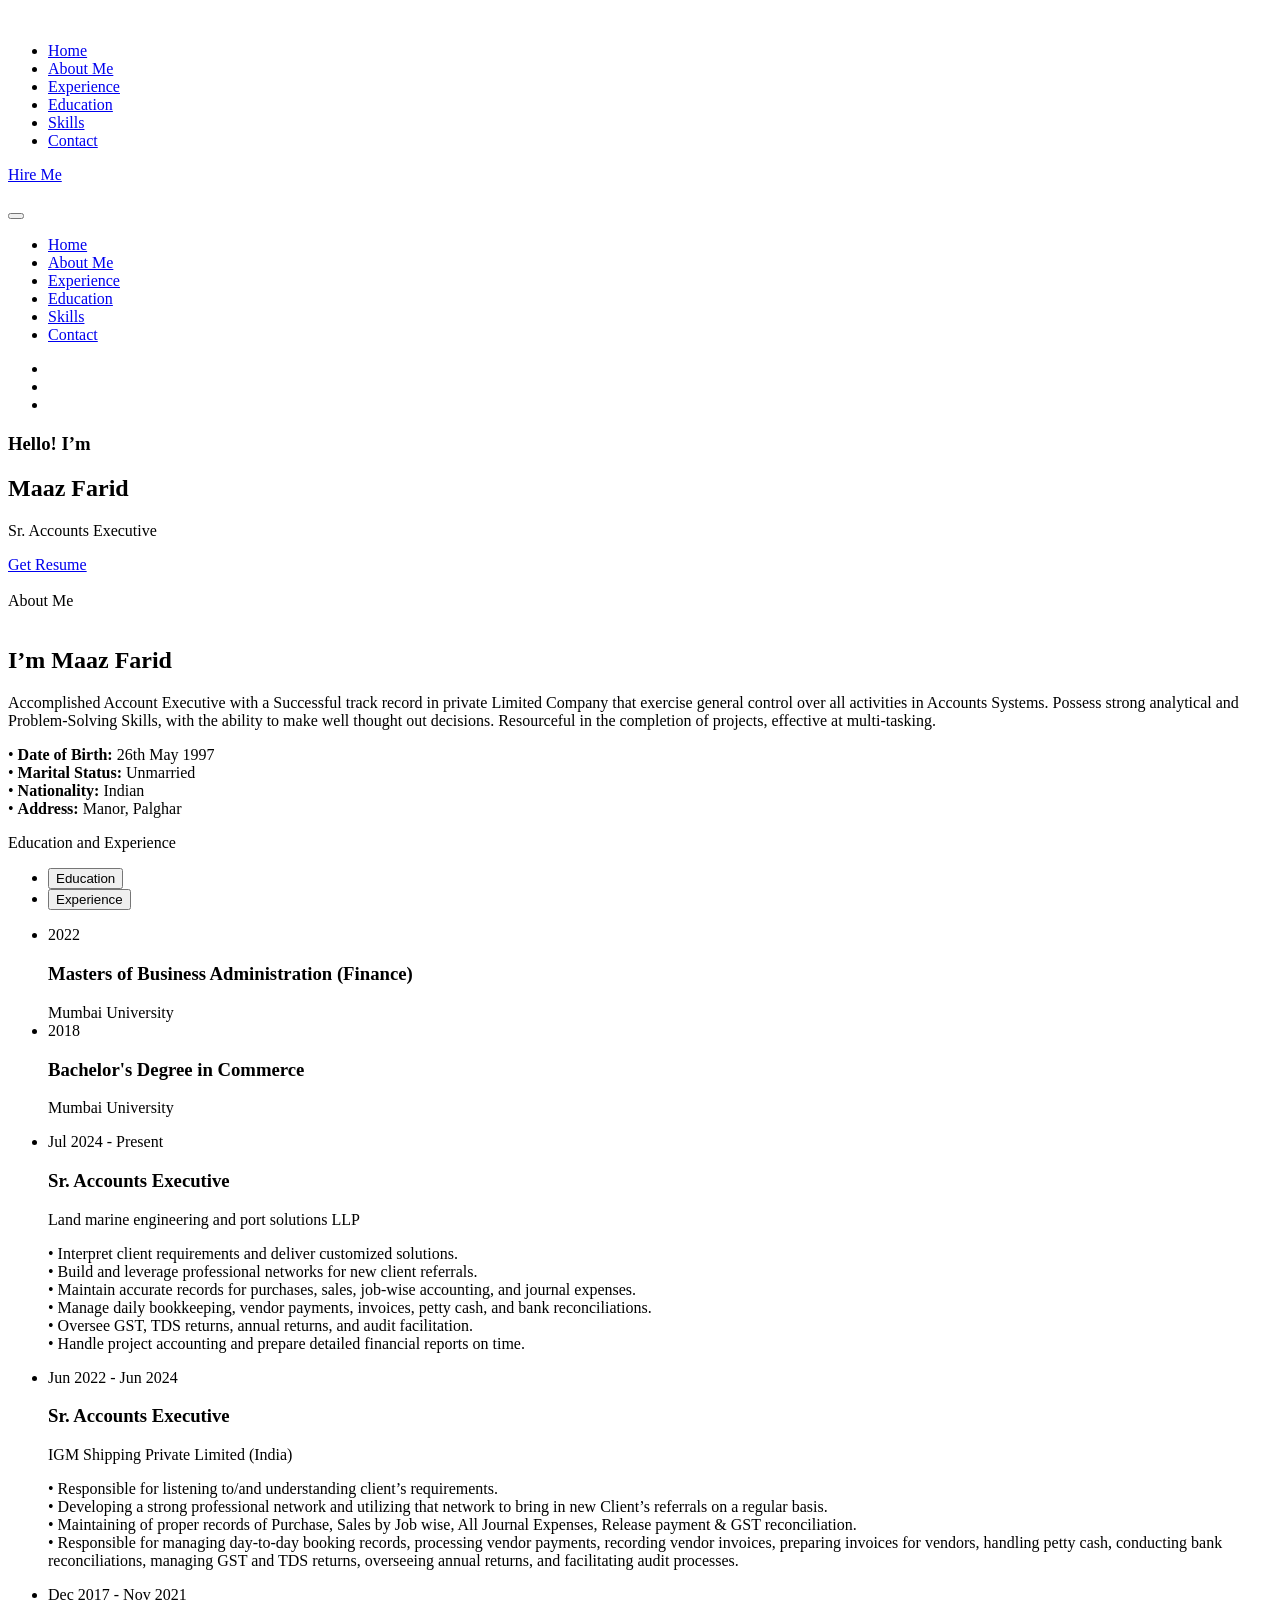
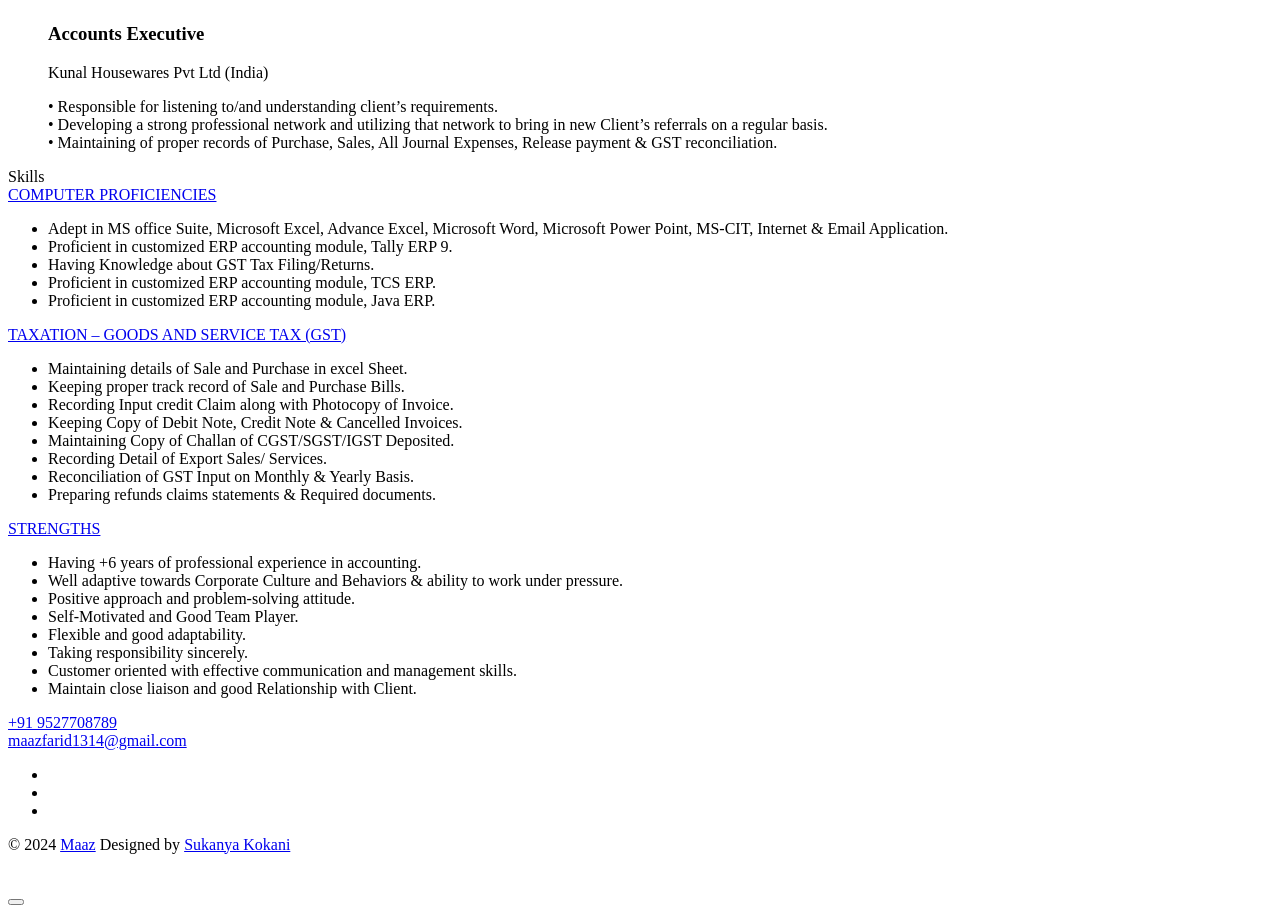
==== index.html @ abdce67f "Add files via upload" ====
<!DOCTYPE html>
<html lang="zxx">


<!-- Mirrored from template.hasthemes.com/lendex/lendex/index.html by HTTrack Website Copier/3.x [XR&CO'2014], Wed, 02 Oct 2024 09:27:45 GMT -->
<head>

    <meta charset="UTF-8">
    <meta http-equiv="X-UA-Compatible" content="IE=edge">
    <title>Maaz Farid - Personal Portfolio</title>
    <meta name="robots" content="noindex, follow" />
    <meta name="description" content="">
    <meta name="viewport" content="width=device-width, initial-scale=1.0">
    <!-- Favicon -->
    <link rel="shortcut icon" type="image/x-icon" href="assets/images/favicon.ico" />
    <link rel="icon" type="image/x-icon" href="/assets/images/favicon.png">

    <!-- CSS
    ============================================ -->

    <!-- Vendor CSS (Contain Bootstrap, Icon Fonts) -->
    <!-- <link rel="stylesheet" href="assets/css/vendor/bootstrap.min.css" />
    <link rel="stylesheet" href="assets/css/vendor/icofont.min.css" /> -->

    <!-- Plugin CSS (Global Plugins Files) -->
    <!-- <link rel="stylesheet" href="assets/css/plugins/animate.css">
    <link rel="stylesheet" href="assets/css/plugins/swiper-bundle.min.css">
    <link rel="stylesheet" href="assets/css/plugins/venobox.min.css" /> -->

    <!-- Style CSS -->
    <!-- <link rel="stylesheet" href="assets/css/style.css"> -->
    
    <!-- Minify Version -->
    <link rel="stylesheet" href="assets/css/vendor/vendor.min.css">
    <link rel="stylesheet" href="assets/css/plugins/plugins.min.css">
    <link rel="stylesheet" href="assets/css/style.min.css">

</head>

<body>

    <main class="main-wrapper">
        <!-- .....:::::: Start Header Section :::::.... -->
        <header class="header-section sticky-header d-none d-lg-block">
            <div class="header-wrapper">
                <div class="container">
                    <div class="row justify-content-between align-items-center">
                        <div class="col">
                            <!-- Start Header Logo -->
                            <a href="index.html" class="header-logo">
                                <img src="assets/images/logo/logo.png" alt="">
                            </a>
                            <!-- End Header Logo -->
                        </div>
                        <div class="col-auto">
                            <!-- Start Header Menu -->
                            <ul class="header-nav">
                                <li><a href="index.html">Home</a></li>
                                <li><a href="#about">About Me</a></li>
                                <li><a href="#experience">Experience</a></li>
                                <li><a href="#education">Education</a></li>
                                <li><a href="#skills">Skills</a></li>
                                <li><a href="#contact">Contact</a></li>
                                <!-- <li class="has-dropdown">
                                    <a href="service-list.html">Service</a>
                                    <ul class="submenu">
                                        <li><a href="service-list.html">Services</a></li>
                                        <li><a href="service-details.html">Service Details</a></li>
                                    </ul>
                                </li>
                                <li class="has-dropdown">
                                    <a href="blog-list.html">Blog</a>
                                    <ul class="submenu">
                                        <li><a href="blog-list.html">Blog List Full Width</a></li>
                                        <li><a href="blog-list-sidebar-left.html">Blog List Left Sidebar</a></li>
                                        <li><a href="blog-list-sidebar-right.html">Blog List Right Sidebar</a></li>
                                        <li><a href="blog-details.html">Blog Details Full Width</a></li>
                                        <li><a href="blog-details-sidebar-left.html">Blog Details Left Sidebar</a></li>
                                        <li><a href="blog-details-sidebar-right.html">Blog Details Right Sidebar</a></li>
                                    </ul>
                                </li>
                                <li class="has-dropdown">
                                    <a href="#">Pages</a>
                                    <ul class="submenu">
                                        <li><a href="about.html">About Us</a></li>
                                    <li><a href="project-list.html">Project</a></li>
                                    <li><a href="project-details.html">Project Details</a></li>
                                    <li><a href="faq.html">FAQ</a></li>
                                    <li><a href="404-page.html">404 Page</a></li>
                                    </ul>
                                </li>
                                <li><a href="contact.html">Contact</a></li> -->
                            </ul>
                        </div>
                        <div class="col">
                            <div class="header-btn-link text-end">
                               <a href="#" class="btn btn-sm btn-outline-one icon-space-left">Hire Me <i class="icofont-double-right"></i></a>
                            </div>
                        </div>
                    </div>
                </div>
            </div>
        </header>
        <!-- .....:::::: End Header Section :::::.... -->

        <!-- .....:::::: Start Mobile Header Section :::::.... -->
        <div class="mobile-header d-block d-lg-none">
            <div class="container">
                <div class="row align-items-center justify-content-between">
                    <div class="col">
                        <div class="mobile-logo">
                            <a href="index.html"><img src="assets/images/logo/logo.png" alt=""></a>
                        </div>
                    </div>
                    <div class="col">
                        <div class="mobile-action-link text-end">
                            <a href="#mobile-menu-offcanvas" class="offcanvas-toggle offside-menu"><i class="icofont-navigation-menu"></i></a>
                        </div>
                    </div>
                </div>
            </div>
        </div>
        <!-- .....:::::: Start MobileHeader Section :::::.... -->

        <!--  Start Offcanvas Mobile Menu Section -->
        <div id="mobile-menu-offcanvas" class="offcanvas offcanvas-rightside offcanvas-mobile-menu-section">
            <!-- Start Offcanvas Header -->
            <div class="offcanvas-header text-end">
                <button class="offcanvas-close"><i class="icofont-close-line"></i></button>
            </div> <!-- End Offcanvas Header -->
            <!-- Start Offcanvas Mobile Menu Wrapper -->
            <div class="offcanvas-mobile-menu-wrapper">
                <!-- Start Mobile Menu  -->
                <div class="mobile-menu-bottom">
                    <!-- Start Mobile Menu Nav -->
                    <div class="offcanvas-menu">
                        <ul>
                            <li><a href="index.html">Home</a></li>
                            <li><a href="#about">About Me</a></li>
                            <li><a href="#experience">Experience</a></li>
                            <li><a href="#education">Education</a></li>
                            <li><a href="#skills">Skills</a></li>
                            <li><a href="#contact">Contact</a></li>
                            <!-- <li>
                                <a href="#"><span>Services</span></a>
                                <ul class="mobile-sub-menu">
                                    <li><a href="service-list.html">Service List</a></li>
                                    <li><a href="service-details.html">Service Details</a></li>
                                </ul>
                            </li>
                            <li>
                                <a href="#"><span>Blog</span></a>
                                <ul class="mobile-sub-menu">
                                    <li><a href="blog-list.html">Blog List Full Width</a></li>
                                    <li><a href="blog-list-sidebar-left.html">Blog List Left Sidebar</a></li>
                                    <li><a href="blog-list-sidebar-right.html">Blog List Right Sidebar</a></li>
                                    <li><a href="blog-details.html">Blog Details Full Width</a></li>
                                    <li><a href="blog-details-sidebar-left.html">Blog Details Left Sidebar</a></li>
                                    <li><a href="blog-details-sidebar-right.html">Blog Details Right Sidebar</a></li>
                                </ul>
                            </li>
                            <li>
                                <a href="#"><span>Pages</span></a>
                                <ul class="mobile-sub-menu">
                                    <li><a href="about.html">About Us</a></li>
                                    <li><a href="project-list.html">Project</a></li>
                                    <li><a href="project-details.html">Project Details</a></li>
                                    <li><a href="faq.html">FAQ</a></li>
                                    <li><a href="404-page.html">404 Page</a></li>
                                </ul>
                            </li>
                            <li>
                                <a href="contact.html"><span>Contact</span></a>
                            </li> -->
                        </ul>
                    </div> <!-- End Mobile Menu Nav -->
                </div> <!-- End Mobile Menu -->

                <!-- Start Mobile contact Info -->
                <div class="mobile-contact-info text-center">
                    <ul class="social-link">
                        <li><a target="_blank" href="https://example.com/"><i class="icofont-linkedin"></i></a></li>
                        <li><a target="_blank" href="https://example.com/"><i class="icofont-facebook"></i></a></li>
                        <li><a target="_blank" href="https://example.com/"><i class="icofont-twitter"></i></a></li>
                    </ul>
                </div>
                <!-- End Mobile contact Info -->

            </div> <!-- End Offcanvas Mobile Menu Wrapper -->
        </div>
        <!-- ...:::: End Offcanvas Mobile Menu Section:::... -->

        <!-- Offcanvas Overlay -->
        <div class="offcanvas-overlay"></div>

        <!-- ...::: Start Hero Section :::... -->
        <div class="hero-section section-dark-blue-bg">
            <div class="hero-wrapper">
                <div class="container">
                    <div class="row">
                        <div class="col-xxl-7">
                            <div class="hero-content">
                                <h3 class="title-big">Hello! I’m</h3>
                                <h2 class="title-large">Maaz <span class="shape-mark">Farid</span></h2>
                                <p>Sr. Accounts Executive</p>

                                <a href="MaazFaridResume.pdf" class="btn btn-xl btn-outline-one icon-space-left">Get Resume <i class="icofont-download"></i></a>

                                <!-- <div class="video-link">
                                    <a class="wave-btn" href="https://youtu.be/MKjhBO2xQzg" data-autoplay="true" data-vbtype="video">

                                        <div class="ripple"><i class="icofont-ui-play"></i></div>
                                    </a>

                                    <span class="video-text"> Watch Video</span>
                                </div> -->

                            </div>
                        </div>
                    </div>
                </div>

                <div class="hero-shape hero-top-shape">
                    <span></span>
                    <span></span>
                    <span></span>
                </div>
                <div class="hero-shape hero-bottom-shape">
                    <span></span>
                    <span></span>
                    <span></span>
                </div>

                <div class="hero-portrait">
                    <div class="image">
                        <img class="img-fluid" src="assets/images/portrait/portrait-hero.png" alt="">

                        <div class="image-half-round-shape"></div>
                        <div class="social-link">
                            <a href="https://www.example.com/" target="_blank"><i class="icofont-linkedin"></i></a>
                            <a href="https://www.example.com/" target="_blank"><i class="icofont-facebook"></i></a>
                            <a href="https://www.example.com/" target="_blank"><i class="icofont-instagram"></i></a>
                            <!-- <a href="https://www.example.com/" target="_blank"><i class="icofont-behance"></i></a> -->
                            
                        </div>
                    </div>

                </div>
            </div>
        </div>
        <!-- ...::: End Hero Section :::... -->

        <!-- ...::: Start Service Display Section :::... -->
        <!-- <div class="service-display-section section-gap-tb-165 pos-relative" data-bs-target                                                                       ="about">
            <div class="container">
                <div class="row">
                    <div class="col-12">
                        <div class="section-content">
                            <span class="section-tag">Summary</span>
                            <h2 class="section-title">Accomplished Account Executive with a Successful track record in private Limited Company that exercise
                                general control over all activities in Accounts Systems. Possess strong analytical and Problem-Solving Skills,
                                with the ability to make well thought out decisions. Resourceful in the completion of projects, effective at
                                multi-tasking.</h2>
                        </div>
                    </div>
                </div>
            </div>

        </div> -->
        <!-- ...::: End Service Display Section :::... -->

        <!-- About Section -->
        <div class="video-info-display-section section-gap-tb-165" id="about">
            <div class="video-info-display-box">
                <div class="container">
                    <div class="video-info-display-wrapper">
                        <div class="row align-items-center">
                            <div class="col-xl-5 col-lg-6 col-md-6 col-sm-8 col-10 offset-1 offset-sm-2 offset-md-3 offset-lg-0">
                                <div class="col-xl-6 col-xxl-5">
                                    <div class="section-content">
                                        <span class="section-tag">About Me</span>
                                    </div>
                                </div>
                                <!-- <div class="video-card">
                                    <a class="wave-btn" href="assets/images/users/user-1.jpg" data-autoplay="true" data-vbtype="video">
                                        <div class="ripple"><i class="icofont-ui-play"></i></div>
                                    </a>

                                    <a href="#" class="btn btn-xl btn-outline-one icon-space-left">Get Resume <i class="icofont-download"></i></a>
                                </div> -->
                                <div class="video-card">
                                    <img src="assets/images/m2.jpg" alt="">
                                </div>
                            </div>
                            <div class="col-xl-6 col-lg-6 col-md-8 offset-md-2 offset-lg-0 offset-xl-1">
                                <div class="video-info-content">
                                    <h2 class="title">I’m Maaz Farid</h2>

                                    <!-- <h3 class="sub-title">
                                        UI/UX designer specializing in
                                        shopify & webflow.
                                    </h3> -->

                                    <p>Accomplished Account Executive with a Successful track record in private Limited Company that exercise
                                        general control over all activities in Accounts Systems. Possess strong analytical and Problem-Solving Skills,
                                        with the ability to make well thought out decisions. Resourceful in the completion of projects, effective at
                                        multi-tasking.</p>

                                    <p>
                                        &#8226; <b>Date of Birth:</b> 26th May 1997 <br>
                                        &#8226; <b>Marital Status:</b> Unmarried <br>
                                        &#8226; <b>Nationality:</b> Indian <br>
                                        &#8226; <b>Address:</b> Manor, Palghar <br>
                                    </p>
                                </div>
                            </div>
                        </div>
                    </div>
                </div>
            </div>
        </div>


        <!-- ...::: Start Resume Info Display Section :::... -->
        <div class="resume-info-display-section  section-gap-tb-165 section-bg">
            <div class="resume-info-display-box" id="experience">
                <div class="container">
                    <div class="row">
                        <div class="col-12">
                            <div class="col-xl-6 col-xxl-5">
                                <div class="section-content" id="education">
                                    <span class="section-tag">Education and Experience</span>
                                </div>
                            </div>
                            <ul class="resume-tab nav">
                                <li class="nav-item">
                                    <button class="nav-link active" data-bs-toggle="tab" data-bs-target="#education-tab">Education</button>
                                </li>
                                <li class="nav-item">
                                    <button class="nav-link" data-bs-toggle="tab" data-bs-target="#experience-tab">Experience</button>
                                </li>
                            </ul>
                        </div>
                    </div>
                    <div class="resume-info-display-wrapper">
                        <div class="row">
                            <div class="col-12">
                                <div class="tab-content" id="myTabContent">
                                    <div class="tab-pane fade show active" id="education-tab" role="tabpanel">
                                        <ul class="resume-list">
                                            <!-- Start Resume Tab List Single Item -->
                                            <li class="resume-tab-list-single-item">
                                                <div class="content">
                                                    <div class="left">
                                                        <span class="year">2022</span>
                                                    </div>
                                                    <div class="right">
                                                        <h3 class="title">Masters of Business Administration (Finance) </h3>
                                                        <span class="institute-name">Mumbai University </span>
                                                        <!-- <p>Lorem Ipsum is simply dummy text of the printing and typesetting industry. Lorem Ipsum has been indus dard dummy text ever since the 1500 when an uniknown prnter took galley of type and scrambled make specimen book has not only five centuries the into electronic.</p> -->
                                                        <!-- <ul>
                                                            <li>Interpret client requirements and deliver customized solutions.</li>
                                                            <li>Build and leverage professional networks for new client referrals.</li>
                                                            <li>Maintain accurate records for purchases, sales, job-wise accounting, and journal expenses.</li>
                                                            <li>Manage daily bookkeeping, vendor payments, invoices, petty cash, and bank reconciliations.</li>
                                                            <li>Oversee GST, TDS returns, annual returns, and audit facilitation.</li>
                                                            <li>Handle project accounting and prepare detailed financial reports on time.</li>
                                                        </ul> -->
                                                    </div>
                                                </div>
                                            </li>
                                            <!-- End Resume Tab List Single Item -->
                                            <!-- Start Resume Tab List Single Item -->
                                            <li class="resume-tab-list-single-item">
                                                <div class="content">
                                                    <div class="left">
                                                        <span class="year">2018</span>
                                                    </div>
                                                    <div class="right">
                                                        <h3 class="title">Bachelor's Degree in Commerce </h3>
                                                        <span class="institute-name">Mumbai University</span>
                                                        <!-- <p>Lorem Ipsum is simply dummy text of the printing and typesetting industry. Lorem Ipsum has been indus dard dummy text ever since the 1500 when an uniknown prnter took galley of type and scrambled make specimen book has not only five centuries the into electronic.</p> -->
                                                    </div>
                                                </div>
                                            </li>
                                            <!-- End Resume Tab List Single Item -->
                                            <!-- Start Resume Tab List Single Item -->
                                            <!-- <li class="resume-tab-list-single-item">
                                                <div class="content">
                                                    <div class="left">
                                                        <span class="year">2015 - 2018</span>
                                                    </div>
                                                    <div class="right">
                                                        <h3 class="title">Bachelor of Graphic Arts</h3>
                                                        <span class="institute-name">University of California, Berkeley</span>
                                                        <p>Lorem Ipsum is simply dummy text of the printing and typesetting industry. Lorem Ipsum has been indus dard dummy text ever since the 1500 when an uniknown prnter took galley of type and scrambled make specimen book has not only five centuries the into electronic.</p>
                                                    </div>
                                                </div>
                                            </li> -->
                                            <!-- End Resume Tab List Single Item -->
                                        </ul>
                                    </div>
                                    <div class="tab-pane fade" id="experience-tab" role="tabpanel">
                                        <ul class="resume-list">
                                            <!-- Start Resume Tab List Single Item -->
                                            <li class="resume-tab-list-single-item">
                                                <div class="content">
                                                    <div class="left">
                                                        <span class="year">Jul 2024 - Present</span>
                                                    </div>
                                                    <div class="right">
                                                        <h3 class="title">Sr. Accounts Executive</h3>
                                                        <span class="institute-name">Land marine engineering and port solutions LLP</span>
                                                        <p>
                                                            &#8226; Interpret client requirements and deliver customized solutions.<br>
                                                            &#8226; Build and leverage professional networks for new client referrals.<br>
                                                            &#8226; Maintain accurate records for purchases, sales, job-wise accounting, and journal expenses.<br>
                                                            &#8226; Manage daily bookkeeping, vendor payments, invoices, petty cash, and bank reconciliations.<br>
                                                            &#8226; Oversee GST, TDS returns, annual returns, and audit facilitation.<br>
                                                            &#8226; Handle project accounting and prepare detailed financial reports on time.<br>

                                                        </p>
                                                    </div>
                                                </div>
                                            </li>
                                            <!-- End Resume Tab List Single Item -->
                                            <!-- Start Resume Tab List Single Item -->
                                            <li class="resume-tab-list-single-item">
                                                <div class="content">
                                                    <div class="left">
                                                        <span class="year">Jun 2022 - Jun 2024</span>
                                                    </div>
                                                    <div class="right">
                                                        <h3 class="title">Sr. Accounts Executive</h3>
                                                        <span class="institute-name">IGM Shipping Private Limited (India)</span>
                                                        <p>
                                                            &#8226; Responsible for listening to/and understanding client’s requirements. <br>
                                                            &#8226; Developing a strong professional network and utilizing that network to bring in new Client’s referrals on a
                                                            regular basis. <br>
                                                            &#8226; Maintaining of proper records of Purchase, Sales by Job wise, All Journal Expenses, Release payment &
                                                            GST reconciliation.<br>
                                                            &#8226; Responsible for managing day-to-day booking records, processing vendor payments, recording vendor
                                                            invoices, preparing invoices for vendors, handling petty cash, conducting bank reconciliations, managing
                                                            GST and TDS returns, overseeing annual returns, and facilitating audit processes.

                                                        </p>
                                                    </div>
                                                </div>
                                            </li>
                                            <!-- End Resume Tab List Single Item -->
                                            <!-- Start Resume Tab List Single Item -->
                                            <li class="resume-tab-list-single-item">
                                                <div class="content">
                                                    <div class="left">
                                                        <span class="year">Dec 2017 - Nov 2021</span>
                                                    </div>
                                                    <div class="right">
                                                        <h3 class="title">Accounts Executive</h3>
                                                        <span class="institute-name">Kunal Housewares Pvt Ltd (India)</span>
                                                        <p>
                                                            &#8226; Responsible for listening to/and understanding client’s requirements. <br>
                                                            &#8226; Developing a strong professional network and utilizing that network to bring in new Client’s referrals on a regular basis. <br>
                                                            &#8226; Maintaining of proper records of Purchase, Sales, All Journal Expenses, Release payment & GST reconciliation. <br>
                                                        </p>
                                                    </div>
                                                </div>
                                            </li>
                                            <!-- End Resume Tab List Single Item -->
                                        </ul>
                                    </div>
                                </div>
                            </div>
                        </div>
                    </div>
                </div>
            </div>
        </div>
        <!-- ...::: End Resume Info Display Section :::... -->

        <!-- Skills Section -->
        <div class="blog-list-section section-mt-165" id="skills">
            <div class="blog-list-box">
                <div class="container">
                    <div class="row">
                        <div class="col-12">
                            <div class="col-xl-6 col-xxl-5">
                                <div class="section-content">
                                    <span class="section-tag">Skills</span>
                                </div>
                            </div>
                            <!--  Start Blog List  -->
                            <div class="blog-list">
                                <!-- Start Blog List  Single Item-->
                                <div class="blog-list-single-item">
                                    <div class="inner-shape inner-shape-top-right"></div>
                                    <!-- <a href="blog-details-sidebar-left.html" class="image">
                                        <img src="assets/images/blog/blog-feed-img-1.jpg" alt="">
                                    </a> -->
                                    <div class="content">
                                        <div class="post-meta-1">
                                            <a href="#" class="catagory">COMPUTER PROFICIENCIES</a>
                                            <!-- <a href="#" class="date">07 February, 2021</a> -->
                                        </div>
                                        <!-- <h4 class="title"><a href="#">Don't wait until you officially started business.</a></h4> -->

                                        <div class="post-meta-2">
                                            <!-- <a href="#" class="icon-space-right"><i class="icofont-ui-user"></i>Rolland Abell</a>
                                            <a href="#" class="icon-space-right"><i class="icofont-heart"></i>5,678</a>
                                            <a href="#" class="icon-space-right"><i class="icofont-speech-comments"></i>2,567</a> -->
                                        
                                            <ul class="list">
                                                <li>Adept in MS office Suite, Microsoft Excel, Advance Excel, Microsoft Word, Microsoft Power Point, MS-CIT,
                                                    Internet & Email Application.</li>
                                                <li>Proficient in customized ERP accounting module, Tally ERP 9.</li>
                                                <li>Having Knowledge about GST Tax Filing/Returns.</li>
                                                <li>Proficient in customized ERP accounting module, TCS ERP.</li>
                                                <li>Proficient in customized ERP accounting module, Java ERP.</li>
                                            </ul>
                                        </div>
                                    </div>
                                </div>
                                <!-- End Blog List  Single Item-->
                                <!-- Start Blog List  Single Item-->
                                <div class="blog-list-single-item">
                                    <div class="inner-shape inner-shape-top-right"></div>
                                    <!-- <a href="blog-details-sidebar-left.html" class="image">
                                        <img src="assets/images/blog/blog-feed-img-1.jpg" alt="">
                                    </a> -->
                                    <div class="content">
                                        <div class="post-meta-1">
                                            <a href="#" class="catagory">TAXATION – GOODS AND SERVICE TAX (GST)</a>
                                            <!-- <a href="#" class="date">07 February, 2021</a> -->
                                        </div>
                                        <!-- <h4 class="title"><a href="#">Don't wait until you officially started business.</a></h4> -->

                                        <div class="post-meta-2">
                                            <!-- <a href="#" class="icon-space-right"><i class="icofont-ui-user"></i>Rolland Abell</a>
                                            <a href="#" class="icon-space-right"><i class="icofont-heart"></i>5,678</a>
                                            <a href="#" class="icon-space-right"><i class="icofont-speech-comments"></i>2,567</a> -->
                                        
                                            <ul class="list">
                                                <li>Maintaining details of Sale and Purchase in excel Sheet.</li>
                                                <li>Keeping proper track record of Sale and Purchase Bills.</li>
                                                <li>Recording Input credit Claim along with Photocopy of Invoice.</li>
                                                <li>Keeping Copy of Debit Note, Credit Note & Cancelled Invoices.</li>
                                                <li>Maintaining Copy of Challan of CGST/SGST/IGST Deposited.</li>
                                                <li>Recording Detail of Export Sales/ Services.</li>
                                                <li>Reconciliation of GST Input on Monthly & Yearly Basis.</li>
                                                <li>Preparing refunds claims statements & Required documents.</li>
                                            </ul>
                                        </div>
                                    </div>
                                </div>
                                <!-- End Blog List  Single Item-->
                                <!-- Start Blog List  Single Item-->
                                <div class="blog-list-single-item">
                                    <div class="inner-shape inner-shape-top-right"></div>
                                    <!-- <a href="blog-details-sidebar-left.html" class="image">
                                        <img src="assets/images/blog/blog-feed-img-1.jpg" alt="">
                                    </a> -->
                                    <div class="content">
                                        <div class="post-meta-1">
                                            <a href="#" class="catagory">STRENGTHS</a>
                                            <!-- <a href="#" class="date">07 February, 2021</a> -->
                                        </div>
                                        <!-- <h4 class="title"><a href="#">Don't wait until you officially started business.</a></h4> -->

                                        <div class="post-meta-2">
                                            <!-- <a href="#" class="icon-space-right"><i class="icofont-ui-user"></i>Rolland Abell</a>
                                            <a href="#" class="icon-space-right"><i class="icofont-heart"></i>5,678</a>
                                            <a href="#" class="icon-space-right"><i class="icofont-speech-comments"></i>2,567</a> -->
                                        
                                            <ul class="list">
                                                <li>Having +6 years of professional experience in accounting.</li>
                                                <li>Well adaptive towards Corporate Culture and Behaviors & ability to work under pressure.</li>
                                                <li>Positive approach and problem-solving attitude.</li>
                                                <li>Self-Motivated and Good Team Player.</li>
                                                <li>Flexible and good adaptability.</li>
                                                <li>Taking responsibility sincerely.</li>
                                                <li>Customer oriented with effective communication and management skills.</li>
                                                <li>Maintain close liaison and good Relationship with Client.</li>
                                            </ul>
                                        </div>
                                    </div>
                                </div>
                                <!-- End Blog List  Single Item-->
                                <!-- Start Blog List  Single Item-->
                                <!-- <div class="blog-list-single-item">
                                    <div class="inner-shape inner-shape-top-right"></div>
                                    <a href="blog-details-sidebar-left.html" class="image">
                                        <img src="assets/images/blog/blog-feed-img-4.jpg" alt="">
                                    </a>
                                    <div class="content">
                                        <div class="post-meta-1">
                                            <a href="#" class="catagory">Business</a>
                                            <a href="#" class="date">07 February, 2021</a>
                                        </div>
                                        <h4 class="title"><a href="#">Don't wait until you officially started business.</a></h4>

                                        <div class="post-meta-2">
                                            <a href="#" class="icon-space-right"><i class="icofont-ui-user"></i>Rolland Abell</a>
                                            <a href="#" class="icon-space-right"><i class="icofont-heart"></i>5,678</a>
                                            <a href="#" class="icon-space-right"><i class="icofont-speech-comments"></i>2,567</a>
                                        </div>
                                    </div>
                                </div> -->
                                <!-- End Blog List  Single Item-->
                                <!-- Start Blog List  Single Item-->
                                <!-- <div class="blog-list-single-item">
                                    <div class="inner-shape inner-shape-top-right"></div>
                                    <a href="blog-details-sidebar-left.html" class="image">
                                        <img src="assets/images/blog/blog-feed-img-5.jpg" alt="">
                                    </a>
                                    <div class="content">
                                        <div class="post-meta-1">
                                            <a href="#" class="catagory">Business</a>
                                            <a href="#" class="date">07 February, 2021</a>
                                        </div>
                                        <h4 class="title"><a href="#">Don't wait until you officially started business.</a></h4>

                                        <div class="post-meta-2">
                                            <a href="#" class="icon-space-right"><i class="icofont-ui-user"></i>Rolland Abell</a>
                                            <a href="#" class="icon-space-right"><i class="icofont-heart"></i>5,678</a>
                                            <a href="#" class="icon-space-right"><i class="icofont-speech-comments"></i>2,567</a>
                                        </div>
                                    </div>
                                </div> -->
                                <!-- End Blog List  Single Item-->
                                <!-- Start Blog List  Single Item-->
                                <!-- <div class="blog-list-single-item">
                                    <div class="inner-shape inner-shape-top-right"></div>
                                    <a href="blog-details-sidebar-left.html" class="image">
                                        <img src="assets/images/blog/blog-feed-img-6.jpg" alt="">
                                    </a>
                                    <div class="content">
                                        <div class="post-meta-1">
                                            <a href="#" class="catagory">Business</a>
                                            <a href="#" class="date">07 February, 2021</a>
                                        </div>
                                        <h4 class="title"><a href="#">Don't wait until you officially started business.</a></h4>

                                        <div class="post-meta-2">
                                            <a href="#" class="icon-space-right"><i class="icofont-ui-user"></i>Rolland Abell</a>
                                            <a href="#" class="icon-space-right"><i class="icofont-heart"></i>5,678</a>
                                            <a href="#" class="icon-space-right"><i class="icofont-speech-comments"></i>2,567</a>
                                        </div>
                                    </div>
                                </div> -->
                                <!-- End Blog List  Single Item-->
                                <!-- Start Blog List  Single Item-->
                                <!-- <div class="blog-list-single-item">
                                    <div class="inner-shape inner-shape-top-right"></div>
                                    <a href="blog-details-sidebar-left.html" class="image">
                                        <img src="assets/images/blog/blog-feed-img-7.jpg" alt="">
                                    </a>
                                    <div class="content">
                                        <div class="post-meta-1">
                                            <a href="#" class="catagory">Business</a>
                                            <a href="#" class="date">07 February, 2021</a>
                                        </div>
                                        <h4 class="title"><a href="#">Don't wait until you officially started business.</a></h4>

                                        <div class="post-meta-2">
                                            <a href="#" class="icon-space-right"><i class="icofont-ui-user"></i>Rolland Abell</a>
                                            <a href="#" class="icon-space-right"><i class="icofont-heart"></i>5,678</a>
                                            <a href="#" class="icon-space-right"><i class="icofont-speech-comments"></i>2,567</a>
                                        </div>
                                    </div>
                                </div> -->
                                <!-- End Blog List  Single Item-->
                            </div>
                            <!--  End Blog List   -->

                        </div>
                    </div>
                </div>
            </div>
        </div>

        <!-- ...::: Start Skill Display Section :::... -->
        <!-- <div class="skill-display-section section-gap-tb-165 section-bg pos-relative">
            <div class="skill-display-section-box">
                <div class="container">
                    <div class="row align-items-center">
                        <div class="col-xl-6 col-xxl-5">
                            <div class="section-content">
                                <span class="section-tag">Special Skills</span>
                                <h2 class="section-title">My Special Skill Field Here.</h2>

                                <a href="#" class="btn btn-xl btn-outline-one icon-space-left">Get Resume <i class="icofont-download"></i></a>
                            </div>
                        </div>

                        <div class="col-xl-6 col-xxl-6 offset-xxl-1">
                            <div class="skill-display-wrapper">
                                <div class="skill-progress-single-item">
                                    <span class="tag">Communication</span>
                                    <div class="skill-box">
                                        <div class="progress-line" data-width="75">
                                            <span class="skill-percentage">75%</span>
                                        </div>
                                    </div>
                                </div>
                                <div class="skill-progress-single-item">
                                    <span class="tag">Leadership</span>
                                    <div class="skill-box">
                                        <div class="progress-line" data-width="70">
                                            <span class="skill-percentage">70%</span>
                                        </div>
                                    </div>
                                </div>
                                <div class="skill-progress-single-item">
                                    <span class="tag">Teamwork</span>
                                    <div class="skill-box">
                                        <div class="progress-line" data-width="90">
                                            <span class="skill-percentage">90%</span>
                                        </div>
                                    </div>
                                </div>
                                <div class="skill-progress-single-item">
                                    <span class="tag">Flexibility</span>
                                    <div class="skill-box">
                                        <div class="progress-line" data-width="80">
                                            <span class="skill-percentage">80%</span>
                                        </div>
                                    </div>
                                </div>
                            </div>
                        </div>
                    </div>
                </div>
            </div>
            <div class="skill-display-shape"></div>
        </div> -->
        <!-- ...::: End Skill Display Section :::... -->

        <!-- ...::: Start Counter Display Section :::... -->
        <!-- <div class="counter-display-section section-gap-tb-165 section-bg-2">
            <div class="counter-display-wrapper">
                <div class="container">
                    <div class="row justify-content-center justify-content-sm-start">
                        <div class="d-block d-md-flex justify-content-md-start col-12 col-sm-4 col-md-4">
                            <div class="counterup-single-item">
                                <div class="icon">
                                    <img src="assets/images/icon/counterup-icon-1.png" alt="">
                                </div>
                                <div class="content">
                                    <h2 class="number"><span class="counter">2,58</span>+</h2>
                                    <span class="text">Happy Clients</span>
                                </div>
                            </div>
                        </div>
                        <div class="d-block d-md-flex justify-content-md-center col-12 col-sm-4 col-md-4">
                            <div class="counterup-single-item">
                                <div class="icon">
                                    <img src="assets/images/icon/counterup-icon-2.png" alt="">
                                </div>
                                <div class="content">
                                    <h2 class="number"><span class="counter">590</span>K</h2>
                                    <span class="text">Project Complete</span>
                                </div>
                            </div>
                        </div>
                        <div class="d-block d-md-flex justify-content-md-end col-12 col-sm-4 col-md-4">
                            <div class="counterup-single-item">
                                <div class="icon">
                                    <img src="assets/images/icon/counterup-icon-3.png" alt="">
                                </div>
                                <div class="content">
                                    <h2 class="number"><span class="counter">28</span>+</h2>
                                    <span class="text">Years of Experience</span>
                                </div>
                            </div>
                        </div>
                    </div>
                </div>
            </div>
        </div> -->
        <!-- ...::: End Counter Display Section :::... -->

        <!-- ...::: Start Project Display Section :::... -->
        <!-- <div class="project-display-section section-gap-tb-165">
            <div class="project-display-box">
                <div class="container">
                    <div class="row">
                        <div class="col-12 col-xl-12 d-block d-md-flex justify-content-between">
                            <div class="section-content pos-relative">
                                <span class="section-tag">Awesome Portfolio</span>
                                <h2 class="section-title">My Complete Projects</h2>
                            </div>

                            <div class="default-nav-style mt-6 mb-6 mb-md-0 ">
                                <div class="slider-button button-prev"><i class="icofont-double-left"></i></div>
                                <div class="slider-button button-next"><i class="icofont-double-right"></i></div>
                            </div>
                        </div>
                    </div>
                </div>
                <div class="project-display-wrapper">
                    <div class="project-display-slider">
                        <div class="swiper-container">
                            <div class="swiper-wrapper">
                                <div class="project-box-single-item swiper-slide">
                                    <div class="img-box">
                                        <div class="bg-overlay"></div>
                                        <div class="bg-image">
                                            <img src="assets/images/project/project-slider-img-1.jpg" alt="">
                                        </div>
                                        <div class="image">
                                            <img src="assets/images/project/project-slider-img-1.jpg" alt="">
                                        </div>
                                    </div>
                                    <div class="content">
                                        <h4 class="title"><a href="project-details.html">Givest - Non Profit PSD Template</a></h4>

                                        <ul class="catagory-nav-item">
                                            <li><a href="#">Chairty</a></li>
                                            <li><a href="#">Fund Rising</a></li>
                                            <li><a href="#">Non Profit</a></li>
                                        </ul>
                                    </div>
                                </div>
                                <div class="project-box-single-item swiper-slide">
                                    <div class="img-box">
                                        <div class="bg-overlay"></div>
                                        <div class="bg-image">
                                            <img src="assets/images/project/project-slider-img-2.jpg" alt="">
                                        </div>
                                        <div class="image">
                                            <img src="assets/images/project/project-slider-img-2.jpg" alt="">
                                        </div>
                                    </div>
                                    <div class="content">
                                        <h4 class="title"><a href="project-details.html">Musion - Gardening Website Template</a></h4>

                                        <ul class="catagory-nav-item">
                                            <li><a href="#">Gardeining</a></li>
                                            <li><a href="#">Landscaping</a></li>
                                            <li><a href="#">Greem</a></li>
                                        </ul>
                                    </div>
                                </div>
                                <div class="project-box-single-item swiper-slide">
                                    <div class="img-box">
                                        <div class="bg-overlay"></div>
                                        <div class="bg-image">
                                            <img src="assets/images/project/project-slider-img-3.jpg" alt="">
                                        </div>
                                        <div class="image">
                                            <img src="assets/images/project/project-slider-img-3.jpg" alt="">
                                        </div>
                                    </div>
                                    <div class="content">
                                        <h4 class="title"><a href="project-details.html">SEOLLY - SEO Marketing & Digital Agency</a></h4>

                                        <ul class="catagory-nav-item">
                                            <li><a href="#">Chairty</a></li>
                                            <li><a href="#">Fund Rising</a></li>
                                            <li><a href="#">Non Profit</a></li>
                                        </ul>
                                    </div>
                                </div>
                                <div class="project-box-single-item swiper-slide">
                                    <div class="img-box">
                                        <div class="bg-overlay"></div>
                                        <div class="bg-image">
                                            <img src="assets/images/project/project-slider-img-4.jpg" alt="">
                                        </div>
                                        <div class="image">
                                            <img src="assets/images/project/project-slider-img-4.jpg" alt="">
                                        </div>
                                    </div>
                                    <div class="content">
                                        <h4 class="title"><a href="project-details.html">Virtuf - Creative Agency Bootstrap 5 Template</a></h4>

                                        <ul class="catagory-nav-item">
                                            <li><a href="#">Gardeining</a></li>
                                            <li><a href="#">Landscaping</a></li>
                                            <li><a href="#">Greem</a></li>
                                        </ul>
                                    </div>
                                </div>
                            </div>
                        </div>
                    </div>
                </div>

            </div>
        </div> -->
        <!-- ...::: End Project Display Section :::... -->

        <!-- ...::: Start Testimonial Display Section :::... -->
        <!-- <div class="testimonial-display-section section-gap-tb-165 section-bg">
            <div class="testimonial-display-box d-flex flex-column align-items-center d-xl-block pos-relative">
                <div class="container overflow-hidden">
                    <div class="row">
                        <div class="col d-xl-flex justify-content-xl-end">
                            <div class="section-content pos-relative">
                                <span class="section-tag">Testimonial</span>
                                <h2 class="section-title">Satisfied Clients Say</h2>
                            </div>
                        </div>
                    </div>

                    <div class="testimonial-display-wrapper">
                        <div class="row">
                            <div class="col-12">
                                <div class="testimonial-display-slider">
                                    <div class="swiper-container">
                                        <div class="swiper-wrapper">
                                            <div class="testimonial-slider-single-item swiper-slide">
                                                <div class="inner-shape inner-shape-top-right"></div>
                                                <div class="content">
                                                    <span class="icon">“</span>
                                                    <p class="text">Lorem Ipsum simpy dummy
                                                        text of the printing and types
                                                        industry has been the industr
                                                        standard dummy.</p>
                                                    <div class="info">
                                                        <div class="author">
                                                            <h4 class="name">Raleigh Friend</h4>
                                                            <span class="designation">CEO, Seoly</span>
                                                        </div>
                                                        <ul class="review">
                                                            <li class="fill"><i class="icofont-star"></i></li>
                                                            <li class="fill"><i class="icofont-star"></i></li>
                                                            <li class="fill"><i class="icofont-star"></i></li>
                                                            <li class="fill"><i class="icofont-star"></i></li>
                                                            <li class="blank"><i class="icofont-star"></i></li>
                                                        </ul>
                                                    </div>
                                                </div>
                                            </div>
                                            <div class="testimonial-slider-single-item swiper-slide">
                                                <div class="inner-shape inner-shape-top-right"></div>
                                                <div class="content">
                                                    <span class="icon">“</span>
                                                    <p class="text">Lorem Ipsum simpy dummy
                                                        text of the printing and types
                                                        industry has been the industr
                                                        standard dummy.</p>
                                                    <div class="info">
                                                        <div class="author">
                                                            <h4 class="name">Raleigh Friend</h4>
                                                            <span class="designation">CEO, Seoly</span>
                                                        </div>
                                                        <ul class="review">
                                                            <li class="fill"><i class="icofont-star"></i></li>
                                                            <li class="fill"><i class="icofont-star"></i></li>
                                                            <li class="fill"><i class="icofont-star"></i></li>
                                                            <li class="fill"><i class="icofont-star"></i></li>
                                                            <li class="blank"><i class="icofont-star"></i></li>
                                                        </ul>
                                                    </div>
                                                </div>
                                            </div>
                                            <div class="testimonial-slider-single-item swiper-slide">
                                                <div class="inner-shape inner-shape-top-right"></div>
                                                <div class="content">
                                                    <span class="icon">“</span>
                                                    <p class="text">Lorem Ipsum simpy dummy
                                                        text of the printing and types
                                                        industry has been the industr
                                                        standard dummy.</p>
                                                    <div class="info">
                                                        <div class="author">
                                                            <h4 class="name">Raleigh Friend</h4>
                                                            <span class="designation">CEO, Seoly</span>
                                                        </div>
                                                        <ul class="review">
                                                            <li class="fill"><i class="icofont-star"></i></li>
                                                            <li class="fill"><i class="icofont-star"></i></li>
                                                            <li class="fill"><i class="icofont-star"></i></li>
                                                            <li class="fill"><i class="icofont-star"></i></li>
                                                            <li class="blank"><i class="icofont-star"></i></li>
                                                        </ul>
                                                    </div>
                                                </div>
                                            </div>
                                        </div>
                                    </div>
                                </div>
                            </div>
                        </div>
                    </div>
                </div>
                <div class="default-nav-style mt-5 mt-xl-0">
                    <div class="slider-button button-prev"><i class="icofont-double-left"></i></div>
                    <div class="slider-button button-next"><i class="icofont-double-right"></i></div>
                </div>
            </div>
        </div> -->
        <!-- ...::: End Testimonial Display Section :::... -->

        <!-- ...::: Start Company Logo Display Section :::... -->
        <!-- <div class="company-logo-display section-mt-165 ">
            <div class="company-logo-display-box">
                <div class="container">
                    <div class="row">
                        <div class="col">
                            <div class="section-content pos-relative">
                                <span class="section-tag">Favourite Clients</span>
                                <h2 class="section-title">Work With Trusted Comapny.</h2>
                            </div>
                        </div>
                    </div>

                    <div class="company-logo-display-wrapper">
                        <div class="row">
                            <div class="col">
                                <div class="company-logo-display-slider">
                                    <div class="swiper-container">
                                        <div class="swiper-wrapper">
                                            <div class="company-logo-single-item swiper-slide">
                                                <a href="#" class="image">
                                                    <img src="assets/images/company-logo/company-logo-1.png" alt="">
                                                    <img src="assets/images/company-logo/1.png" alt="">
                                                </a>
                                            </div>
                                            <div class="company-logo-single-item swiper-slide">
                                                <a href="#" class="image">
                                                    <img src="assets/images/company-logo/company-logo-2.png" alt="">
                                                    <img src="assets/images/company-logo/2.png" alt="">
                                                </a>
                                            </div>
                                            <div class="company-logo-single-item swiper-slide">
                                                <a href="#" class="image">
                                                    <img src="assets/images/company-logo/company-logo-3.png" alt="">
                                                    <img src="assets/images/company-logo/3.png" alt="">
                                                </a>
                                            </div>
                                            <div class="company-logo-single-item swiper-slide">
                                                <a href="#" class="image">
                                                    <img src="assets/images/company-logo/company-logo-4.png" alt="">
                                                    <img src="assets/images/company-logo/4.png" alt="">
                                                </a>
                                            </div>
                                        </div>
                                    </div>
                                </div>
                            </div>
                        </div>
                    </div>
                </div>
            </div>
        </div> -->
        <!-- ...::: End Company Logo Display Section :::... -->

        <!-- ...::: Start Blog Feed Display Section :::... -->
        <!-- <div class="blog-feed-display-section section-gap-tb-165">
            <div class="blog-feed-display-box">
                <div class="container">
                    <div class="row">
                        <div class="col">
                            <div class="section-content pos-relative text-center">
                                <span class="section-tag">Blog Post</span>
                                <h2 class="section-title">Latest Tips & Tricks</h2>
                            </div>
                        </div>
                    </div>

                    <div class="blog-feed-display-wrapper">
                        <div class="row mb-n5">
                            <div class="col-12 mb-5">
                                <div class="blog-feed-single-item">
                                    <div class="inner-shape inner-shape-top-right"></div>
                                    <a href="blog-details-sidebar-left.html" class="image">
                                        <img src="assets/images/blog/blog-feed-img-1.jpg" alt="">
                                    </a>
                                    <div class="content-box">
                                        <div class="content">
                                            <div class="post-meta">
                                                <a href="#" class="catagory">Business</a>
                                                <a href="#" class="date">07 February, 2021</a>
                                            </div>
                                            <h4 class="title"><a href="blog-details-sidebar-left.html">Don't wait until you officially started
                                                    business to line these up.</a></h4>
                                        </div>
                                        <a href="blog-details-sidebar-left.html" class="btn btn-md btn-outline-one icon-space-left">Read More<i class="icofont-double-right"></i></a>
                                    </div>
                                </div>
                            </div>
                            <div class="col-12 mb-5">
                                <div class="blog-feed-single-item">
                                    <div class="inner-shape inner-shape-top-right"></div>
                                    <a href="blog-details-sidebar-left.html" class="image">
                                        <img src="assets/images/blog/blog-feed-img-2.jpg" alt="">
                                    </a>
                                    <div class="content-box">
                                        <div class="content">
                                            <div class="post-meta">
                                                <a href="#" class="catagory">Business</a>
                                                <a href="#" class="date">07 February, 2021</a>
                                            </div>
                                            <h4 class="title"><a href="blog-details-sidebar-left.html">Don't wait until you officially started
                                                    business to line these up.</a></h4>
                                        </div>
                                        <a href="blog-details-sidebar-left.html" class="btn btn-md btn-outline-one icon-space-left">Read More<i class="icofont-double-right"></i></a>
                                    </div>
                                </div>
                            </div>
                            <div class="col-12 mb-5">
                                <div class="blog-feed-single-item">
                                    <div class="inner-shape inner-shape-top-right"></div>
                                    <a href="blog-details-sidebar-left.html" class="image">
                                        <img src="assets/images/blog/blog-feed-img-3.jpg" alt="">
                                    </a>
                                    <div class="content-box">
                                        <div class="content">
                                            <div class="post-meta">
                                                <a href="#" class="catagory">Business</a>
                                                <a href="#" class="date">07 February, 2021</a>
                                            </div>
                                            <h4 class="title"><a href="blog-details-sidebar-left.html">Don't wait until you officially started
                                                    business to line these up.</a></h4>
                                        </div>
                                        <a href="blog-details-sidebar-left.html" class="btn btn-md btn-outline-one icon-space-left">Read More<i class="icofont-double-right"></i></a>
                                    </div>
                                </div>
                            </div>
                        </div>
                    </div>
                </div>
            </div>
        </div> -->
        <!-- ...::: End Blog Feed Display Section :::... -->

        <!-- ...::: Start Footer Section :::... -->
        <footer class="footer-section section-bg overflow-hidden pos-relative" id="contact">
            <div class="footer-inner-shape-top-left"></div>
            <div class="footer-inner-shape-top-right"></div>
            <!-- <div class="footer-section-top section-gap-t-165">
                <div class="container">
                    <div class="row">
                        <div class="col-12">
                            <div class="section-content pos-relative text-center">
                                <span class="section-tag">Get Latest Updates</span>
                                <h2 class="section-title">Subscribe For Newsletter</h2>
                            </div>
                        </div>
                    </div>
                    <div class="footer-top-wrapper text-center">
                        <div class="row">
                            <div class="col-12">
                                <form action="#" class="footer-newsletter">
                                    <input type="email" placeholder="demo@example.com">
                                    <button class="submit-btn" type="submit">Subscribe Now</button>
                                </form>
                            </div>
                        </div>
                    </div>
                </div>
            </div> -->
            <div class="footer-center section-gap-tb-165">
                <div class="container">
                    <div class="row justify-content-between align-items-center mb-n5">
                        <div class="col-auto mb-5">
                            <!-- Start Single Footer Info -->
                            <div class="footer-single-info">
                                <a href="tel:+91 9527708789" class="info-box">
                                    <span class="icon"><i class="icofont-phone"></i></span>
                                    <span class="text">+91 9527708789</span>
                                </a>
                            </div>
                            <!-- Start Single Footer Info -->
                        </div>
                        <div class="col-auto mb-5">
                            <!-- Start Single Footer Info -->
                            <div class="footer-single-info">
                                <a href="mailto:maazfarid1314@gmail.com " class="info-box">
                                    <span class="icon"><i class="icofont-envelope-open"></i></span>
                                    <span class="text">maazfarid1314@gmail.com </span>
                                </a>
                            </div>
                            <!-- Start Single Footer Info -->
                        </div>
                        <div class="col-auto mb-5">
                            <!-- Start Single Footer Info -->
                            <div class="footer-single-info">
                                <ul class="social-link">
                                    <li><a href="#" target="_blank"><i class="icofont-facebook"></i></a></li>
                                    <li><a href="#" target="_blank"><i class="icofont-instagram"></i></a></li>
                                    <li><a href="#" target="_blank"><i class="icofont-linkedin"></i></a></li>
                                </ul>
                            </div>
                            <!-- Start Single Footer Info -->
                        </div>
                    </div>
                </div>
            </div>
            <div class="footer-bottom">
                <div class="container">
                    <div class="row justify-content-center justify-content-md-between align-items-center flex-column-reverse flex-md-row">
                        <div class="col-auto">
                            <div class="footer-copyright">
                                <p class="copyright-text">&copy; 2024 <a href="index.html">Maaz</a> Designed by <a href="https://sukanya2303.github.io/sukanya-kokani-portfolio/" target="_blank">Sukanya Kokani</a> </p>
                            </div>
                        </div>
                        <div class="col-auto">
                            <a href="index.html" class="footer-logo">
                                <div class="logo">
                                    <img src="assets/images/logo/logo.png" alt="">
                                </div>
                            </a>
                        </div>
                    </div>
                </div>
            </div>
        </footer>
        <!-- ...::: End Footer Section :::... -->

        <!-- material-scrolltop button -->
    <button class="material-scrolltop" type="button"></button>
    </main>

    <!-- Global Vendor, plugins JS -->

    <!-- JS Files
    ============================================ -->
    <!-- Global Vendor, plugins JS -->

    <!-- Vendor JS -->
    <!-- <script src="assets/js/vendor/modernizr-3.11.2.min.js"></script>
    <script src="assets/js/vendor/jquery-3.6.0.min.js"></script>
    <script src="assets/js/vendor/jquery-migrate-3.3.2.min.js"></script>
    <script src="assets/js/vendor/bootstrap.bundle.min.js"></script> -->
    
    <!--Plugins JS-->
    <!-- <script src="assets/js/plugins/swiper-bundle.min.js"></script>
    <script src="assets/js/plugins/jquery.appear.min.js"></script>
    <script src="assets/js/plugins/venobox.min.js"></script>
    <script src="assets/js/plugins/jquery.waypoints.js"></script>
    <script src="assets/js/plugins/images-loaded.min.js"></script>
    <script src="assets/js/plugins/isotope.pkgd.min.js"></script>
    <script src="assets/js/plugins/counter.js"></script>
    <script src="assets/js/plugins/ajax-mail.js"></script>
    <script src="assets/js/plugins/material-scrolltop.js"></script> -->

    <!-- Minify Version -->
    <script src="assets/js/vendor.min.js"></script>
    <script src="assets/js/plugins.min.js"></script>

    <!--Main JS (Common Activation Codes)-->
    <script src="assets/js/main.js"></script>

</body>


<!-- Mirrored from template.hasthemes.com/lendex/lendex/index.html by HTTrack Website Copier/3.x [XR&CO'2014], Wed, 02 Oct 2024 09:28:41 GMT -->
</html>
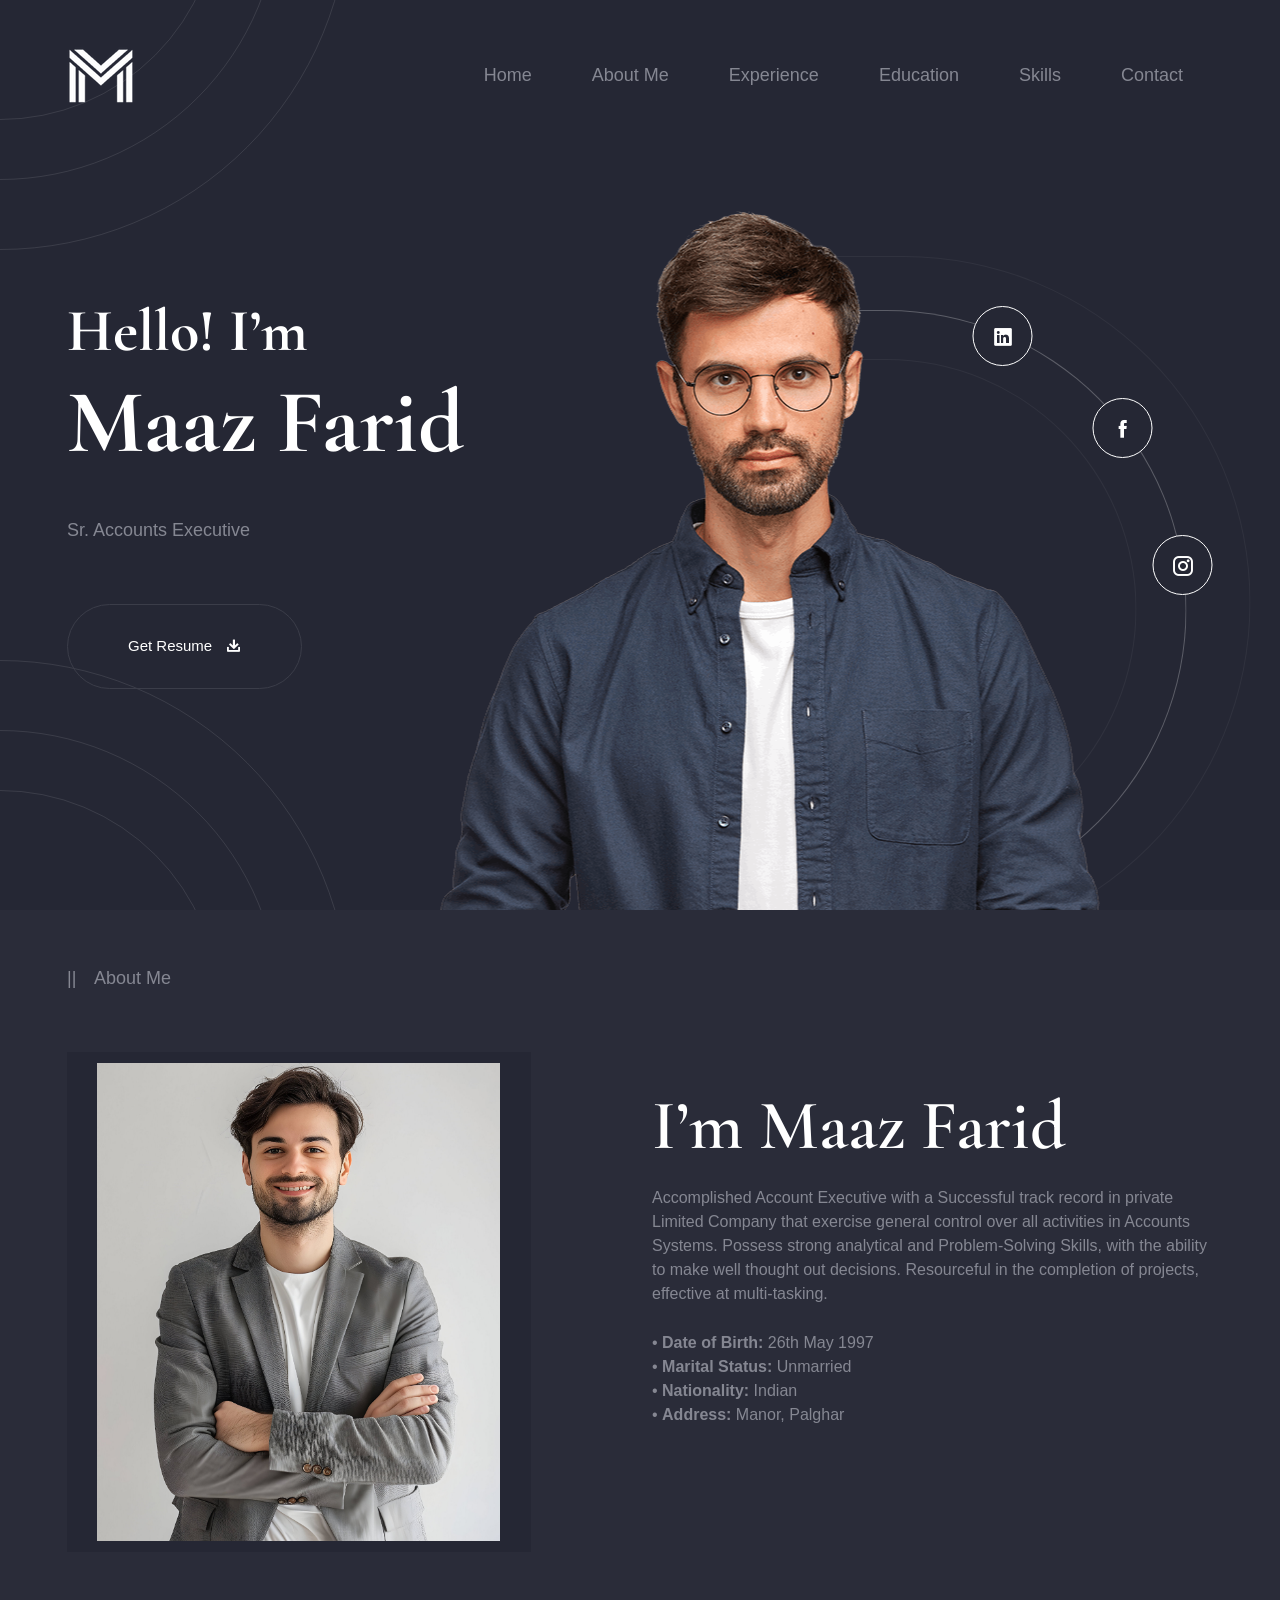
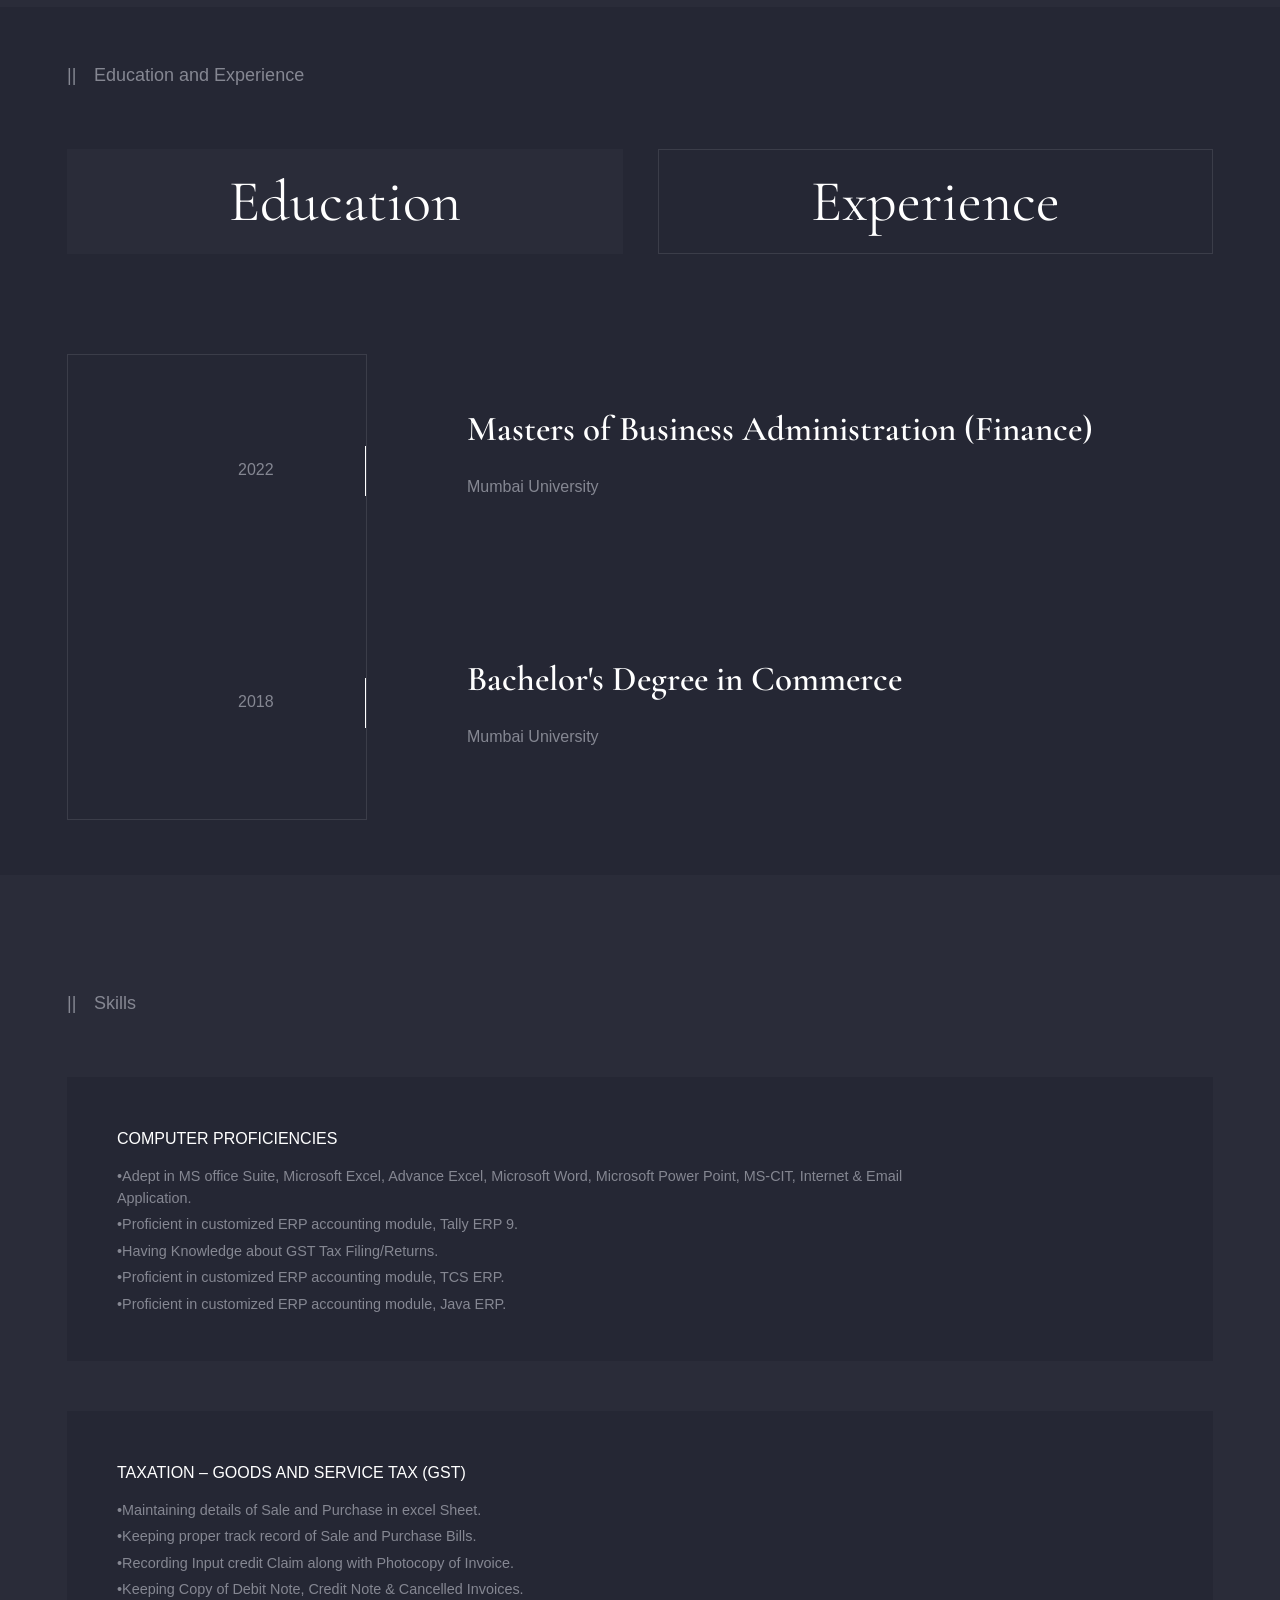
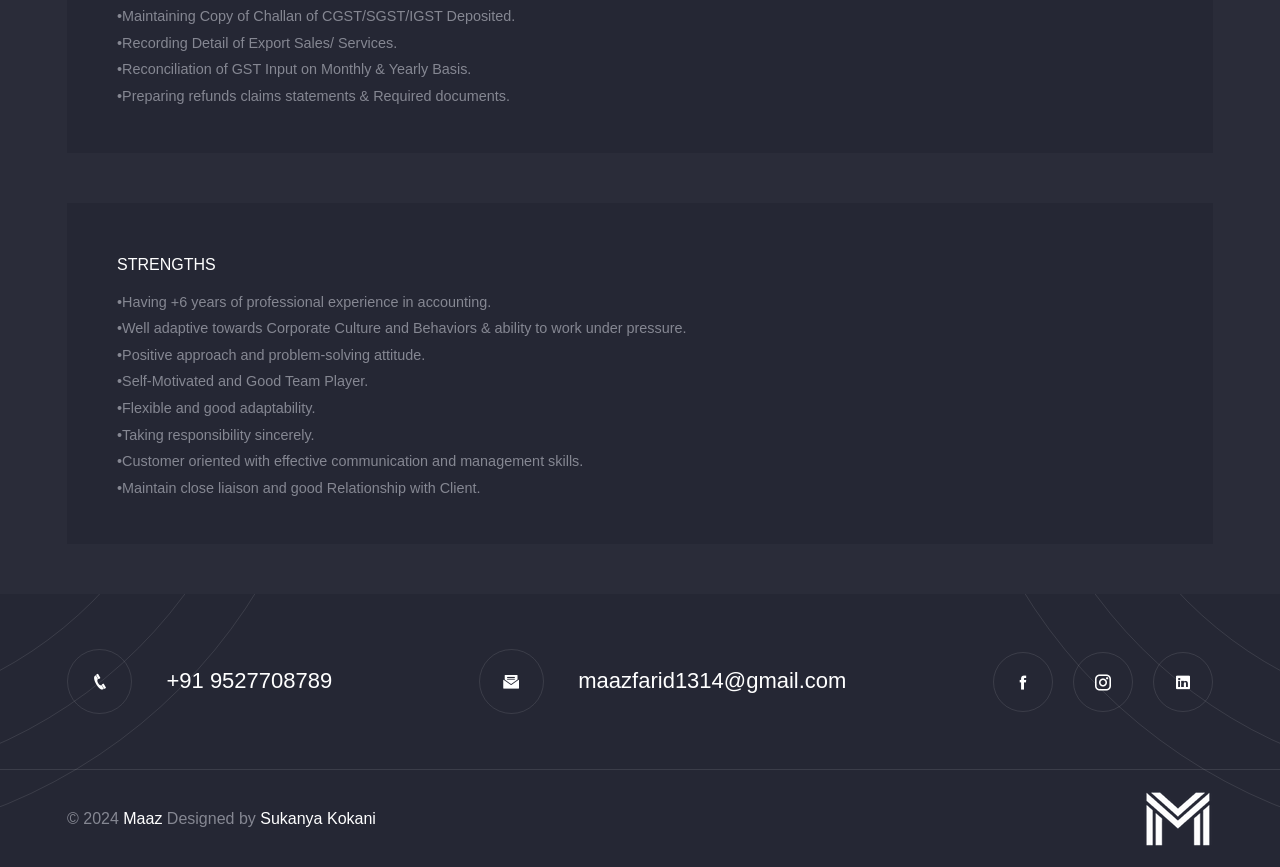
==== commit 477d96c4: "Add files via upload" ====
--- a/index.html
+++ b/index.html
@@ -92,11 +92,11 @@
                                 <li><a href="contact.html">Contact</a></li> -->
                             </ul>
                         </div>
-                        <div class="col">
+                        <!-- <div class="col">
                             <div class="header-btn-link text-end">
                                <a href="#" class="btn btn-sm btn-outline-one icon-space-left">Hire Me <i class="icofont-double-right"></i></a>
                             </div>
-                        </div>
+                        </div> -->
                     </div>
                 </div>
             </div>
--- a/assets/css/style.min.css
+++ b/assets/css/style.min.css
@@ -0,0 +1,5 @@
+@charset "UTF-8";@import url(https://fonts.googleapis.com/css2?family=Cormorant+Garamond:ital,wght@0,300;0,400;0,500;0,600;0,700;1,300;1,400;1,500;1,600;1,700&amp;family=Poppins:ital,wght@0,100;0,200;0,300;0,400;0,500;0,600;0,700;0,800;0,900;1,100;1,200;1,300;1,400;1,500;1,600;1,700;1,800;1,900&amp;display=swap);html{scroll-behavior:smooth}body,html{height:100%}body{background:#2a2c39;color:#858792;font-family:Poppins,sans-serif}a{color:#858792;text-decoration:none}a:hover{color:#fff}.btn,a,button,img,input{-webkit-transition:all .5s ease;transition:all .5s ease}.append-button,.btn,.btn:focus,.swiper-button-next,.swiper-button-prev,.swiper-pagination-bullet,.swiper-slide,a,a:active,a:focus,a:hover,button,button:focus,input,input:focus,select,textarea{text-decoration:none;outline:0;-webkit-box-shadow:none;box-shadow:none}.btn:active:focus{-webkit-box-shadow:none;box-shadow:none}.btn-primary:focus{border-color:#0d6efd;color:#fff}.accordion-button:focus{-webkit-box-shadow:none;box-shadow:none}h1,h2,h3,h4,h5,h6{color:#fff;font-family:"Cormorant Garamond",serif}ul{margin:0;padding:0;list-style:none}img{max-width:100%}input,textarea{width:100%}p:last-child{margin-bottom:0}.img-full{width:100%;overflow:hidden;-o-object-fit:cover;object-fit:cover;-o-object-position:center center;object-position:center center}::-moz-selection{background-color:#0d6efd;color:#fff}::selection{background-color:#0d6efd;color:#fff}.section-dark-blue-bg{background:#252734}.section-gray-blue-bg{background:#2a2c39}.social-link{display:-webkit-box;display:-ms-flexbox;display:flex;-ms-flex-wrap:wrap;flex-wrap:wrap;margin-bottom:-20px}.social-link li{margin-right:20px;margin-bottom:20px}.social-link li:last-child{margin-right:0}.social-link a{display:block;color:#fff;height:45px;width:45px;border-radius:50%;border:1px solid rgba(255,255,255,.1);line-height:45px;text-align:center}.social-link a:hover{background:#fff;border-color:#fff;color:#252734}@media (min-width:768px){.social-link a{height:60px;width:60px;line-height:60px}}.content-hero-image{margin-bottom:65px}.content-meta{display:-webkit-box;display:-ms-flexbox;display:flex;-webkit-box-align:center;-ms-flex-align:center;align-items:center;-webkit-box-pack:justify;-ms-flex-pack:justify;justify-content:space-between;-ms-flex-wrap:wrap;flex-wrap:wrap;margin-bottom:-10px}.content-meta .post-meta-2{margin-bottom:0}.content-meta>*{margin-bottom:10px}.default-content-style .title{font-size:34px;font-weight:700;line-height:1.02;margin-bottom:50px;margin-top:25px}@media (min-width:576px){.default-content-style .title{font-size:38px}}@media (min-width:768px){.default-content-style .title{font-size:48px}}@media (min-width:992px){.default-content-style .title{font-size:55px}}@media (min-width:1200px){.default-content-style .title{font-size:66px}}.default-content-style .sub-title{font-size:30px;font-weight:600;margin-top:60px;margin-bottom:30px}@media (min-width:576px){.default-content-style .sub-title{font-size:36px}}@media (min-width:768px){.default-content-style .sub-title{font-size:38px}}@media (min-width:992px){.default-content-style .sub-title{font-size:45px}}@media (min-width:1200px){.default-content-style .sub-title{font-size:50px}}.default-content-style .quote{font-size:23px;line-height:1.2;text-decoration:underline;font-weight:600;color:#9899a1;margin-bottom:25px}.default-content-style p{margin-bottom:25px}.default-content-style p:last-child{margin-bottom:0}.default-content-style .content-list-item li{display:-webkit-box;display:-ms-flexbox;display:flex;-webkit-box-orient:vertical;-webkit-box-direction:normal;-ms-flex-direction:column;flex-direction:column;-webkit-box-align:center;-ms-flex-align:center;align-items:center}.default-content-style .content-list-item .list-title{font-family:Poppins,sans-serif;font-size:24px}@media (min-width:768px){.default-content-style .content-list-item .list-title{font-size:28px}}.default-content-style .content-list-item .icon{font-size:35px;width:100px;height:100px;border-radius:50%;display:-webkit-box;display:-ms-flexbox;display:flex;-webkit-box-align:center;-ms-flex-align:center;align-items:center;-webkit-box-pack:center;-ms-flex-pack:center;justify-content:center;border:1px solid rgba(255,255,255,.1);color:#fff}.default-content-style .content-list-with-text li{-webkit-box-align:center;-ms-flex-align:center;align-items:center;margin-bottom:30px}@media (min-width:768px){.default-content-style .content-list-with-text li{-webkit-box-orient:horizontal;-webkit-box-direction:normal;-ms-flex-direction:row;flex-direction:row}}.default-content-style .content-list-with-text li .left{width:100%;word-break:break-all;margin-right:0;margin-bottom:10px}@media (min-width:768px){.default-content-style .content-list-with-text li .left{width:190px;margin-right:50px;margin-bottom:0}}@media (min-width:992px){.default-content-style .content-list-with-text li .left{margin-right:70px}}.default-content-style .content-list-with-text li .right{width:100%}@media (min-width:768px){.default-content-style .content-list-with-text li .right{width:calc(100% - 220px)}}@media (min-width:992px){.default-content-style .content-list-with-text li .right{width:calc(100% - 260px)}}.default-content-style .content-list-with-text li .list-title{font-family:Poppins,sans-serif;font-size:24px}@media (min-width:768px){.default-content-style .content-list-with-text li .list-title{font-size:26px}}@media (min-width:992px){.default-content-style .content-list-with-text li .list-title{font-size:28px}}.default-content-style .content-list-with-icon{margin-top:60px}.default-content-style .content-list-with-icon li{-webkit-box-align:start;-ms-flex-align:start;align-items:flex-start;margin-bottom:45px}@media (min-width:768px){.default-content-style .content-list-with-icon li{-webkit-box-orient:horizontal;-webkit-box-direction:normal;-ms-flex-direction:row;flex-direction:row}}.default-content-style .content-list-with-icon li .left{width:100%;word-break:break-all;margin-right:0;margin-bottom:25px}@media (min-width:768px){.default-content-style .content-list-with-icon li .left{margin-right:50px;margin-bottom:0;width:100px}}@media (min-width:992px){.default-content-style .content-list-with-icon li .left{margin-right:40px}}.default-content-style .content-list-with-icon li .right{width:100%}@media (min-width:768px){.default-content-style .content-list-with-icon li .right{width:calc(100% - 40px)}}@media (min-width:992px){.default-content-style .content-list-with-icon li .right{width:calc(100% - 40px)}}.default-content-style .content-list-with-icon li .list-title{margin-bottom:25px}.default-content-style .content-inner-image{overflow:hidden}.default-content-style .content-inner-image.image-double{display:-webkit-box;display:-ms-flexbox;display:flex;-webkit-box-orient:vertical;-webkit-box-direction:normal;-ms-flex-direction:column;flex-direction:column}@media (min-width:576px){.default-content-style .content-inner-image.image-double{-webkit-box-orient:horizontal;-webkit-box-direction:normal;-ms-flex-direction:row;flex-direction:row}}.default-content-style .content-inner-image.image-double .image{width:100%;height:420px;margin-bottom:30px}.default-content-style .content-inner-image.image-double .image:last-child{margin-bottom:30px}@media (min-width:576px){.default-content-style .content-inner-image.image-double .image{width:calc(50% - 30px);margin-right:30px;margin-bottom:0;height:300px}}@media (min-width:768px){.default-content-style .content-inner-image.image-double .image{height:420px}}.default-content-style .content-inner-image.image-double .image:last-child{margin-right:0}.default-content-style .content-inner-image.image-double .image img{-o-object-fit:cover;object-fit:cover;height:100%;width:100%}.btn{font-size:15px;text-align:center;position:relative;z-index:9;overflow:hidden;color:#fff;-webkit-box-shadow:none!important;box-shadow:none!important;outline:0!important}.btn:hover{color:#fff}.btn-sm{padding-left:40px;padding-right:40px;height:65px;border-radius:32.5px;line-height:60px}.btn-sm::after{content:"";border-radius:32.5px}.btn-md{padding-left:20px;padding-right:20px;height:50px;border-radius:35px;line-height:35px}@media (min-width:576px){.btn-md{padding-left:40px;padding-right:40px;height:60px;line-height:50px}}@media (min-width:1200px){.btn-md{padding-left:50px;padding-right:50px;height:70px;line-height:60px}}.btn-md::after{content:"";border-radius:35px}.btn-lg{border-radius:32.5px;padding-left:30px;padding-right:30px;height:50px;line-height:30px}@media (min-width:576px){.btn-lg{padding-left:40px;padding-right:40px;height:60px;line-height:43px}}@media (min-width:1200px){.btn-lg{padding-left:60px;padding-right:60px;height:65px;line-height:45px}}.btn-lg::after{content:"";border-radius:32.5px}.btn-xl{padding-left:30px;padding-right:30px;height:60px;border-radius:42.5px;line-height:45px}@media (min-width:576px){.btn-xl{padding-left:30px;padding-right:30px;height:55px;line-height:44px}}@media (min-width:768px){.btn-xl{padding-left:40px;padding-right:40px;height:60px;line-height:50px}}@media (min-width:1200px){.btn-xl{padding-left:60px;padding-right:60px;height:85px;line-height:70px}}.btn-xl::after{content:"";border-radius:42.5px}.btn-fill-one{background:#2e303d}.btn-fill-one::after{position:absolute;content:"";top:50%;left:50%;-webkit-transform:translate(-50%,-50%) scaleX(.3);transform:translate(-50%,-50%) scaleX(.3);width:100%;height:100%;background:0 0;-webkit-transition:all .5s ease;transition:all .5s ease;z-index:-1}.btn-fill-one:hover{border:1px solid #3b3d49}.btn-fill-one:hover::after{-webkit-transform:translate(-50%,-50%) scaleX(1.2);transform:translate(-50%,-50%) scaleX(1.2);background:#3b3d49}.btn-outline-one{border:1px solid #3b3d49;-webkit-transition:all .5s ease;transition:all .5s ease}.btn-outline-one::after{position:absolute;content:"";top:50%;left:50%;-webkit-transform:translate(-50%,-50%) scaleX(.8);transform:translate(-50%,-50%) scaleX(.8);width:100%;height:100%;background:0 0;-webkit-transition:all .5s ease;transition:all .5s ease;z-index:-1}.btn-outline-one:hover{border:1px solid #2e303d}.btn-outline-one:hover::after{-webkit-transform:translate(-50%,-50%) scaleX(1.2);transform:translate(-50%,-50%) scaleX(1.2);background:#2e303d}@-webkit-keyframes animate-ripple{50%{-webkit-box-shadow:0 0 0 20px rgba(255,255,255,0);box-shadow:0 0 0 20px rgba(255,255,255,0)}100%{-webkit-box-shadow:0 0 0 0 rgba(255,255,255,0);box-shadow:0 0 0 0 rgba(255,255,255,0)}}@keyframes animate-ripple{50%{-webkit-box-shadow:0 0 0 20px rgba(255,255,255,0);box-shadow:0 0 0 20px rgba(255,255,255,0)}100%{-webkit-box-shadow:0 0 0 0 rgba(255,255,255,0);box-shadow:0 0 0 0 rgba(255,255,255,0)}}.wave-btn{display:block;position:relative;width:60px;height:60px;background:#2a2c39;border-radius:50%;display:-webkit-box;display:-ms-flexbox;display:flex;-webkit-box-align:center;-ms-flex-align:center;align-items:center;-webkit-box-pack:center;-ms-flex-pack:center;justify-content:center}@media (min-width:992px){.wave-btn{width:100px;height:100px}}.ripple,.ripple::after,.ripple::before{position:absolute;-webkit-box-shadow:0 0 0 0 rgba(255,255,255,.6);box-shadow:0 0 0 0 rgba(255,255,255,.6);top:50%;left:50%;width:100%;height:100%;border-radius:50%;z-index:-1;-webkit-animation:animate-ripple 3s infinite linear backwards;animation:animate-ripple 3s infinite linear backwards;-webkit-transform:translate(-50%,-50%);transform:translate(-50%,-50%);display:-webkit-box;display:-ms-flexbox;display:flex;-webkit-box-align:center;-ms-flex-align:center;align-items:center;-webkit-box-pack:center;-ms-flex-pack:center;justify-content:center;z-index:1}.ripple::before{position:absolute;content:"";-webkit-animation-delay:.5s;animation-delay:.5s}.ripple::after{position:absolute;content:"";-webkit-animation-delay:.9s;animation-delay:.9s}@media (min-width:576px){.container,.container-sm{max-width:540px}}@media (min-width:768px){.container,.container-md,.container-sm{max-width:720px}}@media (min-width:992px){.container,.container-lg,.container-md,.container-sm{max-width:960px}}@media (min-width:1200px){.container,.container-lg,.container-md,.container-sm,.container-xl{max-width:1170px}}.icon-space-left i{padding-left:10px}.icon-space-right i{padding-right:10px}.pos-relative{position:relative}.pos-absolute{position:absolute}.inner-shape{-webkit-transform:scale(.85);transform:scale(.85);-webkit-transition:all .5s ease;transition:all .5s ease;visibility:hidden;opacity:0}.inner-shape-top-right{position:absolute;width:345px;height:345px;border-radius:50%;border:1px solid rgba(255,255,255,.05);top:-230px;right:-230px}.inner-shape-top-right::before{position:absolute;content:"";width:400px;height:400px;border-radius:50%;border:1px solid rgba(255,255,255,.05);top:-20px;right:-20px}.inner-shape-top-right::after{position:absolute;content:"";width:460px;height:460px;border-radius:50%;border:1px solid rgba(255,255,255,.05);top:-40px;right:-40px}.inner-shape-bottom-right{position:absolute;width:345px;height:345px;border-radius:50%;border:1px solid rgba(255,255,255,.05);bottom:-230px;right:-230px}.inner-shape-bottom-right::before{position:absolute;content:"";width:400px;height:400px;border-radius:50%;border:1px solid rgba(255,255,255,.05);bottom:-20px;right:-20px}.inner-shape-bottom-right::after{position:absolute;content:"";width:460px;height:460px;border-radius:50%;border:1px solid rgba(255,255,255,.05);bottom:-40px;right:-40px}.mb-n5{margin-bottom:-3rem}.mb-5{margin-bottom:3rem}.mb-n6{margin-bottom:-25px}.mb-6{margin-bottom:25px}.section-bg{background:#252734}.section-bg-2{background:#282a37}.section-mt-75{margin-top:45px}@media (min-width:992px){.section-mt-75{margin-top:65px}}.section-mt-165{margin-top:75px}@media (min-width:992px){.section-mt-165{margin-top:115px}}@media (min-width:1400px){.section-mt-165{margin-top:135px}}@media (min-width:1800px){.section-mt-165{margin-top:160px}}.section-gap-t-165{padding-top:75px}@media (min-width:992px){.section-gap-t-165{padding-top:115px}}@media (min-width:1400px){.section-gap-t-165{padding-top:135px}}@media (min-width:1800px){.section-gap-t-165{padding-top:160px}}.section-gap-tb-165{padding-top:75px;padding-bottom:75px}@media (min-width:992px){.section-gap-tb-165{padding-top:55px;padding-bottom:55px}}@media (min-width:1400px){.section-gap-tb-165{padding-top:135px;padding-bottom:135px}}@media (min-width:1800px){.section-gap-tb-165{padding-top:160px;padding-bottom:160px}}.section-content{margin-bottom:40px}@media (min-width:992px){.section-content{margin-bottom:60px}}@media (min-width:1400px){.section-content{margin-bottom:100px}}.section-tag{font-size:18px;font-weight:300;position:relative;display:inline-block;padding-left:27px}.section-tag::before{position:absolute;content:"||";top:0;left:0}.section-title{font-size:36px;font-weight:700;margin-top:25px}@media (min-width:576px){.section-title{font-size:40px}}@media (min-width:768px){.section-title{font-size:50px}}@media (min-width:992px){.section-title{font-size:20px}}.default-form-group input,.default-form-group textarea{background:#2a2c39;padding:12px 20px;border:1px solid rgba(255,255,255,.1);color:#fff;-webkit-transition:all .3s ease;transition:all .3s ease}.default-form-group input:focus,.default-form-group textarea:focus{border-color:#fff}@media (min-width:576px){.default-form-group input,.default-form-group textarea{padding:20px 25px}}.default-form-group textarea{min-height:180px}@media (min-width:768px){.default-form-group textarea{min-height:240px}}.default-form-group .btn{margin-top:20px}.default-nav-style{display:-webkit-box;display:-ms-flexbox;display:flex}.default-nav-style .slider-button{width:45px;height:45px;display:-webkit-box;display:-ms-flexbox;display:flex;-webkit-box-align:center;-ms-flex-align:center;align-items:center;-webkit-box-pack:center;-ms-flex-pack:center;justify-content:center;border-radius:50%;border:1px solid rgba(255,255,255,.1);margin-right:20px;-webkit-transition:all .5s ease;transition:all .5s ease;outline:0}@media (min-width:768px){.default-nav-style .slider-button{width:55px;height:55px}}@media (min-width:992px){.default-nav-style .slider-button{width:65px;height:65px}}@media (min-width:1200px){.default-nav-style .slider-button{width:85px;height:85px}}.default-nav-style .slider-button:last-child{margin-right:0}.default-nav-style .slider-button:hover{background:#fff;color:#212529}.hero-wrapper{position:relative;height:940px;overflow:hidden;z-index:1}@media (min-width:576px){.hero-wrapper{height:1180px}}@media (min-width:768px){.hero-wrapper{height:1200px}}@media (min-width:992px){.hero-wrapper{height:750px}}@media (min-width:1200px){.hero-wrapper{height:910px}}@media (min-width:1800px){.hero-wrapper{height:1130px}}.hero-content{position:absolute;bottom:60px;-webkit-transform:translateY(0);transform:translateY(0)}@media (min-width:992px){.hero-content{top:50%;bottom:auto;-webkit-transform:translateY(-50%);transform:translateY(-50%)}}.hero-content .tile-large,.hero-content .title-big{letter-spacing:0;font-weight:700;line-height:1;color:#fff}.hero-content .title-big{margin-top:80px;font-size:36px}@media (min-width:992px){.hero-content .title-big{font-size:50px}}@media (min-width:1200px){.hero-content .title-big{font-size:60px}}@media (min-width:1400px){.hero-content .title-big{font-size:85px}}.hero-content .title-large{font-size:60px;font-weight:700}@media (min-width:992px){.hero-content .title-large{font-size:80px}}@media (min-width:1200px){.hero-content .title-large{font-size:90px}}@media (min-width:1400px){.hero-content .title-large{font-size:110px}}@media (min-width:1800px){.hero-content .title-large{font-size:140px}}.hero-content .shape-mark{position:relative;z-index:1}.hero-content .shape-mark::after{position:absolute;content:"";z-index:-1;background:url(../images/icon/hero-name-mark-shape.png);width:100%;height:22px;left:0;bottom:0;background-repeat:no-repeat}.hero-content p{margin-top:20px;margin-bottom:40px;font-size:16px}@media (min-width:992px){.hero-content p{margin-top:40px;margin-bottom:60px;font-size:16px;width:400px}}@media (min-width:1200px){.hero-content p{font-size:18px;width:400px}}@media (min-width:1400px){.hero-content p{font-size:18px;width:400px}}@media (min-width:1800px){.hero-content p{font-size:22px;width:550px}}.video-link{display:-webkit-box;display:-ms-flexbox;display:flex;-webkit-box-align:center;-ms-flex-align:center;align-items:center;margin-top:40px}.video-link .video-text{padding-left:30px}@media (min-width:992px){.video-link{margin-top:40px}}@media (min-width:1200px){.video-link{margin-top:50px}}@media (min-width:1400px){.video-link{margin-top:125px}}@media (min-width:1800px){.video-link{margin-top:125px}}.hero-top-shape{position:absolute;top:-100px}.hero-bottom-shape{position:absolute;bottom:-100px}.hero-shape{z-index:-1}.hero-shape span{position:absolute;border:1px solid rgba(255,255,255,.1);border-radius:50%;display:block;top:50%;left:50%;-webkit-transform:translate(-50%,-50%);transform:translate(-50%,-50%);visibility:hidden;opacity:0}@media (min-width:1200px){.hero-shape span{visibility:visible;opacity:1}}.hero-shape span:nth-child(1){width:440px;height:440px}.hero-shape span:nth-child(2){width:560px;height:560px}.hero-shape span:nth-child(3){width:700px;height:700px}.hero-portrait{position:absolute;left:calc(50% - 22px);-webkit-transform:translateX(-50%);transform:translateX(-50%);top:130px;width:240px;z-index:-1}@media (min-width:576px){.hero-portrait{left:calc(50% - 36px);width:400px;top:150px}}@media (min-width:992px){.hero-portrait{right:0;width:400px;bottom:0;top:auto;left:auto}}@media (min-width:1200px){.hero-portrait{right:-155px;width:auto}}@media (min-width:1800px){.hero-portrait{right:0}}.hero-portrait .image{height:auto;position:relative;z-index:8}@media (min-width:992px){.hero-portrait .image{height:570px}}@media (min-width:1200px){.hero-portrait .image{height:700px}}@media (min-width:1800px){.hero-portrait .image{height:950px}}.hero-portrait .image-half-round-shape{bottom:10%;left:50%;position:absolute;width:150px;height:250px;border-top-right-radius:150px;border-bottom-right-radius:150px;border:1px solid rgba(255,255,255,.25);border-left:0;z-index:-1}@media (min-width:576px){.hero-portrait .image-half-round-shape{width:260px;height:400px;border-top-right-radius:200px;border-bottom-right-radius:200px}}@media (min-width:992px){.hero-portrait .image-half-round-shape{bottom:0;left:60%;width:260px;height:464px;border-top-right-radius:250px;border-bottom-right-radius:250px}}@media (min-width:1200px){.hero-portrait .image-half-round-shape{width:350px;height:600px;border-top-right-radius:350px;border-bottom-right-radius:350px}}@media (min-width:1800px){.hero-portrait .image-half-round-shape{width:400px;height:800px;border-top-right-radius:400px;border-bottom-right-radius:400px}}.hero-portrait .image-half-round-shape::before{bottom:68px;left:-75px;position:absolute;content:"";width:400px;height:660px;border-top-right-radius:400px;border-bottom-right-radius:400px;border:1px solid rgba(255,255,255,.05);border-left:0;z-index:-1;visibility:hidden;opacity:0}@media (min-width:992px){.hero-portrait .image-half-round-shape::before{visibility:visible;opacity:1;bottom:50px;left:0;width:220px;height:370px;border-top-right-radius:220px;border-bottom-right-radius:220px}}@media (min-width:1200px){.hero-portrait .image-half-round-shape::before{bottom:50px;left:0;width:300px;height:500px;border-top-right-radius:350px;border-bottom-right-radius:350px}}@media (min-width:1800px){.hero-portrait .image-half-round-shape::before{bottom:68px;left:-75px;width:400px;height:660px;border-top-right-radius:400px;border-bottom-right-radius:400px}}.hero-portrait .image-half-round-shape::after{bottom:-46px;left:24px;position:absolute;content:"";width:450px;height:900px;border-top-right-radius:450px;border-bottom-right-radius:450px;border:1px solid rgba(255,255,255,.05);border-left:0;z-index:-1;visibility:hidden;opacity:0}@media (min-width:992px){.hero-portrait .image-half-round-shape::after{visibility:visible;opacity:1;bottom:-28px;left:-69px;width:396px;height:540px;border-top-right-radius:340px;border-bottom-right-radius:340px}}@media (min-width:1200px){.hero-portrait .image-half-round-shape::after{bottom:-40px;left:-64px;width:478px;height:693px;border-top-right-radius:400px;border-bottom-right-radius:400px}}@media (min-width:1800px){.hero-portrait .image-half-round-shape::after{bottom:-46px;left:24px;width:450px;height:900px;border-top-right-radius:450px;border-bottom-right-radius:450px}}.hero-portrait .social-link a{display:block;text-align:center;color:#fff;width:35px;height:35px;line-height:35px;font-size:16px;border-radius:50%;border:1px solid #fff;z-index:11;position:absolute;background:#252734}@media (min-width:576px){.hero-portrait .social-link a{width:45px;height:45px;line-height:45px}}@media (min-width:768px){.hero-portrait .social-link a{font-size:20px;width:45px;height:45px;line-height:45px}}@media (min-width:992px){.hero-portrait .social-link a{font-size:20px;width:60px;height:60px;line-height:60px}}@media (min-width:1200px){.hero-portrait .social-link a{width:60px;height:60px;line-height:60px}}@media (min-width:1800px){.hero-portrait .social-link a{width:80px;height:80px;line-height:80px}}.hero-portrait .social-link a:hover{color:#252734;background:#fff}.hero-portrait .social-link a:nth-child(1){left:175px;top:50px}@media (min-width:576px){.hero-portrait .social-link a:nth-child(1){left:315px;top:110px}}@media (min-width:992px){.hero-portrait .social-link a:nth-child(1){left:335px;top:96px}}@media (min-width:1200px){.hero-portrait .social-link a:nth-child(1){left:535px;top:96px}}@media (min-width:1800px){.hero-portrait .social-link a:nth-child(1){left:590px;top:185px}}.hero-portrait .social-link a:nth-child(2){left:225px;top:90px}@media (min-width:576px){.hero-portrait .social-link a:nth-child(2){left:395px;top:170px}}@media (min-width:992px){.hero-portrait .social-link a:nth-child(2){left:430px;top:188px}}@media (min-width:1200px){.hero-portrait .social-link a:nth-child(2){left:655px;top:188px}}@media (min-width:1800px){.hero-portrait .social-link a:nth-child(2){left:715px;top:336px}}.hero-portrait .social-link a:nth-child(3){left:250px;top:150px}@media (min-width:576px){.hero-portrait .social-link a:nth-child(3){left:435px;top:255px}}@media (min-width:992px){.hero-portrait .social-link a:nth-child(3){left:470px;top:325px}}@media (min-width:1200px){.hero-portrait .social-link a:nth-child(3){left:715px;top:325px}}@media (min-width:1800px){.hero-portrait .social-link a:nth-child(3){left:758px;top:540px}}.hero-portrait .social-link a:nth-child(4){left:247px;top:213px}@media (min-width:576px){.hero-portrait .social-link a:nth-child(4){left:430px;top:348px}}@media (min-width:992px){.hero-portrait .social-link a:nth-child(4){left:400px;top:480px}}@media (min-width:1200px){.hero-portrait .social-link a:nth-child(4){left:700px;top:480px}}@media (min-width:1800px){.hero-portrait .social-link a:nth-child(4){left:687px;top:740px}}.service-display-wrapper{position:relative;padding-bottom:40px}@media (min-width:1800px){.service-display-wrapper{position:static;padding-bottom:0}}.service-display-dots{position:absolute;bottom:0;right:0;width:100%}@media (min-width:1800px){.service-display-dots{position:absolute;background:rgba(37,39,52,.6);height:900px;width:322px;top:0;right:0}}.service-display-dots .swiper-pagination{bottom:-20px;left:50%;-webkit-transform:translateX(-50%);transform:translateX(-50%)}@media (min-width:1800px){.service-display-dots .swiper-pagination{position:absolute;bottom:240px}}.service-display-dots .swiper-pagination-bullet{width:12px;height:12px;display:inline-block;background:#fff;opacity:.09;margin-right:20px;margin-bottom:0;border-radius:50%}.service-display-dots .swiper-pagination-bullet-active{opacity:1}.service-display-dots .swiper-pagination-bullet:last-child{margin-bottom:0}.service-display-dots .swiper-pagination-bullet:last-child{margin-right:0;margin-bottom:0}@media (min-width:1800px){.service-display-dots .swiper-pagination-bullet{display:block;width:12px;margin-right:0;margin-bottom:70px}}.service-box-single-item{position:relative;background:#252734;padding:45px;overflow:hidden}@media (min-width:768px){.service-box-single-item{padding:50px}}@media (min-width:992px){.service-box-single-item{padding:70px}}.service-box-single-item .icon{width:56px;height:56px;margin-bottom:60px}.service-box-single-item .icon img{width:100%}.service-box-single-item .title{font-size:28px;font-family:Poppins,sans-serif;font-weight:500;margin-bottom:45px}.service-box-single-item .title a{color:#fff}.service-box-single-item .list-item li{position:relative;margin-bottom:15px;display:block;padding-left:40px}.service-box-single-item .list-item li:last-child{margin-bottom:0}.service-box-single-item .list-item li::before{position:absolute;top:0;left:0;content:"";font-family:IcoFont}.service-box-single-item:hover .inner-shape{-webkit-transform:scale(1);transform:scale(1);visibility:visible;opacity:1}.skill-display-section-box .section-content .btn{margin-top:30px}@media (min-width:992px){.skill-display-section-box .section-content .btn{margin-top:50px}}@media (min-width:1200px){.skill-display-section-box .section-content .btn{margin-top:90px}}@media (min-width:1400px){.skill-display-section-box .section-content .btn{margin-top:100px}}.skill-display-wrapper{margin:0}@media (min-width:1800px){.skill-display-wrapper{margin-right:130px}}.skill-progress-single-item{background:#2a2c39;padding:25px 25px 30px 25px;margin-bottom:25px}@media (min-width:768px){.skill-progress-single-item{padding:45px 45px 50px 45px}}.skill-progress-single-item:last-child{margin-bottom:0}.skill-progress-single-item .tag{margin-bottom:25px;display:inline-block;background:#2a2c39;position:relative;z-index:2}.skill-progress-single-item .skill-box{width:100%;height:5px;background:rgba(255,255,255,.1);position:relative}.skill-progress-single-item .progress-line{position:absolute;top:0;left:0;height:100%;background-color:#fff;-webkit-transition:all 1s linear;transition:all 1s linear;width:0}.skill-progress-single-item .progress-line .skill-percentage{font-size:15px;text-transform:uppercase;position:absolute;right:-15px;top:-45px;z-index:1}.skill-display-shape{position:absolute;width:375px;height:100%;top:0;right:0;background:#2a2c39;visibility:hidden;opacity:0}@media (min-width:1800px){.skill-display-shape{visibility:visible;opacity:1}}.counterup-single-item{display:-webkit-box;display:-ms-flexbox;display:flex;-webkit-box-align:center;-ms-flex-align:center;align-items:center;-webkit-box-orient:vertical;-webkit-box-direction:normal;-ms-flex-direction:column;flex-direction:column}@media (min-width:992px){.counterup-single-item{-webkit-box-align:start;-ms-flex-align:start;align-items:flex-start;-webkit-box-orient:horizontal;-webkit-box-direction:normal;-ms-flex-direction:row;flex-direction:row;text-align:left}}.counterup-single-item .icon{width:70px;height:70px;border:1px solid #40424d;border-radius:15px;display:-webkit-box;display:-ms-flexbox;display:flex;-webkit-box-align:center;-ms-flex-align:center;align-items:center;-webkit-box-pack:center;-ms-flex-pack:center;justify-content:center;margin-right:0;margin-bottom:40px}@media (min-width:992px){.counterup-single-item .icon{margin-right:50px;margin-bottom:0}}.counterup-single-item .icon img{width:25px;height:auto}.counterup-single-item .content{text-align:center}@media (min-width:992px){.counterup-single-item .content{text-align:left}}.counterup-single-item .content .number{font-family:Poppins,sans-serif;font-size:40px;font-weight:300;margin-top:-10px;margin-bottom:25px}@media (min-width:768px){.counterup-single-item .content .number{font-size:52px}}.counter-display-wrapper{margin-bottom:-60px}.counter-display-wrapper .row .col-12{margin-bottom:60px}.project-display-wrapper{padding:0 30px}@media (min-width:576px){.project-display-wrapper{padding:0 50px}}@media (min-width:1800px){.project-display-wrapper{padding:0}}@media (min-width:1800px){.project-display-wrapper .swiper-wrapper{left:-270px}}@media (min-width:1800px){.project-display-wrapper .project-box-single-item{width:735px!important}}.project-box-single-item .img-box{overflow:hidden;padding:30px 30px 0 30px;height:300px;position:relative;z-index:1}@media (min-width:992px){.project-box-single-item .img-box{padding:50px 50px 0 50px;height:370px}}@media (min-width:992px){.project-box-single-item .img-box{padding:50px 50px 0 50px;height:240px}}@media (min-width:992px){.project-box-single-item .img-box{padding:50px 50px 0 50px;height:335px}}@media (min-width:1200px){.project-box-single-item .img-box{padding:100px 100px 0 100px;height:450px}}@media (min-width:1400px){.project-box-single-item .img-box{padding:100px 100px 0 100px;height:548px}}.project-box-single-item .img-box .bg-overlay{position:absolute;top:0;left:0;width:100%;height:100%;background:rgba(37,39,52,.95)}.project-box-single-item .img-box .bg-image{position:absolute;-webkit-transform:translate(-50%,-50%) rotate(-45deg);transform:translate(-50%,-50%) rotate(-45deg);top:50%;left:50%;z-index:-1}.project-box-single-item .img-box .image{position:relative;z-index:1}.project-box-single-item .img-box .image img{width:100%}.project-box-single-item .title{font-family:Poppins,sans-serif;font-size:22px;font-weight:500;margin-top:40px;margin-bottom:16px}@media (min-width:768px){.project-box-single-item .title{font-size:28px;margin-top:55px;margin-bottom:25px}}.project-box-single-item .title a{color:#fff}.project-box-single-item .catagory-nav-item{font-weight:300}.project-box-single-item .catagory-nav-item li{display:inline-block;position:relative;margin-right:10px}.project-box-single-item .catagory-nav-item li::after{position:absolute;content:"/";left:calc(100% + 5px)}.project-box-single-item .catagory-nav-item li:last-child::after{display:none}.testimonial-display-box .default-nav-style{z-index:9}@media (min-width:1200px){.testimonial-display-box .default-nav-style{position:absolute;bottom:44px;-webkit-transform:translateX(-50%);transform:translateX(-50%);left:calc(50% - 150px)}}@media (min-width:1400px){.testimonial-display-box .default-nav-style{left:calc(50% - 170px)}}@media (min-width:1800px){.testimonial-display-box .default-nav-style{left:calc(50% - 190px)}}.testimonial-display-slider .swiper-container{overflow:visible}.testimonial-display-slider .swiper-slide-active{bottom:0}@media (min-width:1200px){.testimonial-display-slider .swiper-slide-active{bottom:230px}}.testimonial-slider-single-item{background:#282a37;padding:100px 45px 45px 45px;overflow:hidden;position:relative}@media (min-width:768px){.testimonial-slider-single-item{padding:165px 55px 70px 55px}}.testimonial-slider-single-item .icon{position:absolute;font-family:"Cormorant Garamond",serif;font-size:185px;top:0;left:45px;line-height:1}@media (min-width:768px){.testimonial-slider-single-item .icon{left:55px;top:60px}}.testimonial-slider-single-item .text{font-size:28px;font-family:"Cormorant Garamond",serif;font-weight:600;color:#fff}@media (min-width:768px){.testimonial-slider-single-item .text{font-size:32px}}.testimonial-slider-single-item .info{display:-webkit-box;display:-ms-flexbox;display:flex;-webkit-box-align:start;-ms-flex-align:start;align-items:flex-start;-webkit-box-pack:justify;-ms-flex-pack:justify;justify-content:space-between;-webkit-box-orient:vertical;-webkit-box-direction:normal;-ms-flex-direction:column;flex-direction:column}@media (min-width:768px){.testimonial-slider-single-item .info{-webkit-box-orient:horizontal;-webkit-box-direction:normal;-ms-flex-direction:row;flex-direction:row;-webkit-box-align:center;-ms-flex-align:center;align-items:center}}.testimonial-slider-single-item .name{font-size:25px;font-weight:500;font-family:Poppins,sans-serif;margin-top:5px;margin-bottom:20px}.testimonial-slider-single-item .designation{display:inline-block;font-weight:300}.testimonial-slider-single-item .review{display:-webkit-inline-box;display:-ms-inline-flexbox;display:inline-flex;margin-top:20px}@media (min-width:768px){.testimonial-slider-single-item .review{margin-top:0}}.testimonial-slider-single-item .review li{margin-right:10px}.testimonial-slider-single-item .review li:last-child{margin-right:0}.testimonial-slider-single-item .review .fill{color:#ffa200}.testimonial-slider-single-item .review .blank{color:#828282}.testimonial-slider-single-item:hover .inner-shape{-webkit-transform:scale(1);transform:scale(1);visibility:visible;opacity:1}.company-logo-single-item{border:1px solid #353743;padding-top:50px;padding-bottom:50px;display:-webkit-box;display:-ms-flexbox;display:flex;-webkit-box-align:center;-ms-flex-align:center;align-items:center;-webkit-box-pack:center;-ms-flex-pack:center;justify-content:center}.company-logo-single-item .image{width:142px;height:142px;display:block;text-align:center;position:relative}.company-logo-single-item .image img{width:100%}.company-logo-single-item .image img:nth-child(1){opacity:1}.company-logo-single-item .image img:nth-child(2){position:absolute;opacity:0;top:0;left:0}.company-logo-single-item:hover{border-color:#252734;background:#252734}.company-logo-single-item:hover .image img:nth-child(1){opacity:0}.company-logo-single-item:hover .image img:nth-child(2){opacity:1}.blog-feed-single-item{overflow:hidden;position:relative;padding:30px;background:#282a37;display:-webkit-box;display:-ms-flexbox;display:flex;-webkit-box-orient:vertical;-webkit-box-direction:normal;-ms-flex-direction:column;flex-direction:column;-webkit-box-align:start;-ms-flex-align:start;align-items:flex-start}@media (min-width:768px){.blog-feed-single-item{padding:40px;-webkit-box-align:center;-ms-flex-align:center;align-items:center;-webkit-box-orient:horizontal;-webkit-box-direction:normal;-ms-flex-direction:row;flex-direction:row}}@media (min-width:992px){.blog-feed-single-item{padding:50px}}.blog-feed-single-item .content-box{display:-webkit-box;display:-ms-flexbox;display:flex;-webkit-box-orient:vertical;-webkit-box-direction:normal;-ms-flex-direction:column;flex-direction:column;-webkit-box-align:start;-ms-flex-align:start;align-items:flex-start}@media (min-width:992px){.blog-feed-single-item .content-box{-webkit-box-align:center;-ms-flex-align:center;align-items:center;-webkit-box-orient:horizontal;-webkit-box-direction:normal;-ms-flex-direction:row;flex-direction:row;-ms-flex-wrap:wrap;flex-wrap:wrap}}.blog-feed-single-item .image{width:100%;margin-right:0}@media (min-width:768px){.blog-feed-single-item .image{width:280px;height:auto;margin-right:30px}}@media (min-width:992px){.blog-feed-single-item .image{width:180px;margin-right:70px}}.blog-feed-single-item .image img{width:100%;-o-object-fit:cover;object-fit:cover}.blog-feed-single-item .content{margin-top:40px}@media (min-width:992px){.blog-feed-single-item .content{margin-top:0;width:450px;margin-right:100px}}.blog-feed-single-item .content .post-meta a{font-weight:300;margin-right:35px;position:relative}.blog-feed-single-item .content .post-meta a::after{position:absolute;content:"-";left:calc(100% + 17.5px)}.blog-feed-single-item .content .post-meta a:last-child{margin-right:0}.blog-feed-single-item .content .post-meta a:last-child::after{display:none}.blog-feed-single-item .content .post-meta .catagory{color:#fff}.blog-feed-single-item .content .title{margin-top:23px;line-height:36px;font-size:18px;font-family:Poppins,sans-serif;font-weight:500}@media (min-width:576px){.blog-feed-single-item .content .title{line-height:42px;font-size:24px}}@media (min-width:992px){.blog-feed-single-item .content .title{line-height:42px;font-size:25px}}.blog-feed-single-item .content .title a{color:#fff}.blog-feed-single-item .btn{margin-top:30px}@media (min-width:1200px){.blog-feed-single-item .btn{margin-top:0}}.blog-feed-single-item:hover .inner-shape{-webkit-transform:scale(1);transform:scale(1);visibility:visible;opacity:1}.video-card{padding:30px;background:#252734;position:relative;z-index:1;display:-webkit-box;display:-ms-flexbox;display:flex;-webkit-box-orient:vertical;-webkit-box-direction:normal;-ms-flex-direction:column;flex-direction:column;-webkit-box-align:center;-ms-flex-align:center;align-items:center;-webkit-box-pack:center;-ms-flex-pack:center;justify-content:center;height:276px}@media (min-width:576px){.video-card{height:336px}}@media (min-width:992px){.video-card{height:456px}}@media (min-width:1200px){.video-card{height:500px}}.video-card .btn{margin-top:55px}@media (min-width:576px){.video-card .btn{margin-top:65px}}@media (min-width:768px){.video-card .btn{margin-top:75px}}@media (min-width:992px){.video-card .btn{margin-top:85px}}@media (min-width:1200px){.video-card .btn{margin-top:95px}}.video-info-content{text-align:center;margin-top:70px}@media (min-width:992px){.video-info-content{margin-top:0;text-align:left}}.video-info-content .title{font-size:50px;font-weight:600;line-height:1;margin-bottom:10px}@media (min-width:768px){.video-info-content .title{font-size:60px}}@media (min-width:992px){.video-info-content .title{font-size:70px}}@media (min-width:1800px){.video-info-content .title{font-size:85px}}.video-info-content .sub-title{font-size:22px;font-weight:600;color:#858792;line-height:1.5}@media (min-width:576px){.video-info-content .sub-title{font-size:34px}}@media (min-width:992px){.video-info-content .sub-title{font-size:36px}}@media (min-width:1200px){.video-info-content .sub-title{font-size:40px}}@media (min-width:1400px){.video-info-content .sub-title{font-size:45px}}.video-info-content p{margin-top:25px; text-align: left;}.video-info-content p:last-child{margin-bottom:0}.resume-tab{-webkit-box-pack:justify;-ms-flex-pack:justify;justify-content:space-between;-ms-flex-wrap:wrap;flex-wrap:wrap;margin-bottom:60px}@media (min-width:992px){.resume-tab{margin-bottom:80px}}@media (min-width:992px){.resume-tab{margin-bottom:100px}}.resume-tab .nav-item{width:100%;margin-bottom:35px}.resume-tab .nav-item:last-child{margin-bottom:0}@media (min-width:576px){.resume-tab .nav-item{width:calc(50% - 17.5px);margin-right:35px;margin-bottom:0}}.resume-tab .nav-item:last-child{margin-right:0}.resume-tab .nav-item button{background:#252734;border:1px solid rgba(255,255,255,.1);font-size:36px;font-family:"Cormorant Garamond",serif;color:#fff;display:block;width:100%}@media (min-width:576px){.resume-tab .nav-item button{font-size:40px}}@media (min-width:768px){.resume-tab .nav-item button{font-size:45px}}@media (min-width:992px){.resume-tab .nav-item button{font-size:50px}}@media (min-width:1200px){.resume-tab .nav-item button{font-size:58px}}.resume-tab .nav-item button.active{border-color:#2a2c39;background:#2a2c39}.resume-tab-list-single-item:last-child>.content>.right{margin-bottom:0}@media (min-width:992px){.resume-tab-list-single-item:first-child>.content>.left{border-top:1px solid rgba(255,255,255,.1)}.resume-tab-list-single-item:last-child>.content>.left{border-bottom:1px solid rgba(255,255,255,.1)}}.resume-tab-list-single-item .content{display:-webkit-box;display:-ms-flexbox;display:flex;-webkit-box-align:start;-ms-flex-align:start;align-items:flex-start;-webkit-box-orient:vertical;-webkit-box-direction:normal;-ms-flex-direction:column;flex-direction:column}@media (min-width:992px){.resume-tab-list-single-item .content{-webkit-box-align:center;-ms-flex-align:center;align-items:center;-webkit-box-orient:horizontal;-webkit-box-direction:normal;-ms-flex-direction:row;flex-direction:row}}.resume-tab-list-single-item .left{width:100%;position:relative;border:1px solid rgba(255,255,255,.1);padding:25px;margin-bottom:30px}@media (min-width:992px){.resume-tab-list-single-item .left{border-left:1px solid rgba(255,255,255,.1);border-right:1px solid rgba(255,255,255,.1);border-top:none;border-bottom:none;padding:125px 30px 125px 170px;margin-right:80px;width:300px;margin-bottom:0}}@media (min-width:1200px){.resume-tab-list-single-item .left{padding:103px 30px 105px 170px;margin-right:100px}}.resume-tab-list-single-item .left::after{position:absolute;content:"";height:50px;width:1px;top:50%;right:0;-webkit-transform:translateY(-50%);transform:translateY(-50%);background:#fff}.resume-tab-list-single-item .left .year{display:block}.resume-tab-list-single-item .right{margin-bottom:60px;width:100%}@media (min-width:992px){.resume-tab-list-single-item .right{width:calc(100% - 400px);margin-bottom:35px}}.resume-tab-list-single-item .right .title{font-size:35px;font-weight:600;margin-bottom:25px}.resume-tab-list-single-item .right p:last-child{margin-top:25px;margin-bottom:0}.breadcrumb-box{padding-top:130px;padding-bottom:45px}@media (min-width:768px){.breadcrumb-box{padding-top:175px;padding-bottom:90px}}@media (min-width:992px){.breadcrumb-box{padding-top:175px;padding-bottom:110px}}@media (min-width:1400px){.breadcrumb-box{padding-top:225px;padding-bottom:130px}}@media (min-width:1800px){.breadcrumb-box{padding-top:275px;padding-bottom:180px}}.breadcrumb-content{text-align:center}.breadcrumb-content .title{font-size:40px;font-weight:600}@media (min-width:768px){.breadcrumb-content .title{font-size:50px}}@media (min-width:992px){.breadcrumb-content .title{font-size:75px}}@media (min-width:1800px){.breadcrumb-content .title{font-size:90px}}.breadcrumb-link{margin-top:20px;padding:20px 40px;border-radius:30px;background:#2a2c39;display:-webkit-inline-box;display:-ms-inline-flexbox;display:inline-flex}.breadcrumb-link li{position:relative;margin-right:30px;font-weight:300;font-size:14px}@media (min-width:992px){.breadcrumb-link li{font-size:16px}}.breadcrumb-link li::after{position:absolute;content:"||";left:calc(100% + 10px);visibility:visible}.breadcrumb-link li:last-child{margin-right:0}.breadcrumb-link li:last-child::after{visibility:hidden}.breadcrumb-link li.active{color:#fff}.breadcrumb-shape-top-left{position:absolute;width:800px;height:800px;border:1px solid rgba(255,255,255,.1);border-radius:50%;top:-375px;left:-585px;visibility:hidden;opacity:0}@media (min-width:1200px){.breadcrumb-shape-top-left{visibility:visible;opacity:1;top:-475px;left:-590px}}@media (min-width:1800px){.breadcrumb-shape-top-left{top:-425px;left:-595px}}.breadcrumb-shape-top-left::before{position:absolute;content:"";width:935px;height:935px;border:1px solid rgba(255,255,255,.1);border-radius:50%;top:-70px;left:-70px}.breadcrumb-shape-top-left::after{position:absolute;content:"";width:1065px;height:1065px;border:1px solid rgba(255,255,255,.1);border-radius:50%;top:-140px;left:-140px}.breadcrumb-shape-bottom-right{position:absolute;width:800px;height:800px;border:1px solid rgba(255,255,255,.1);border-radius:50%;bottom:-375px;right:-585px;visibility:hidden;opacity:0}@media (min-width:1200px){.breadcrumb-shape-bottom-right{visibility:visible;opacity:1;bottom:-475px;right:-590px}}@media (min-width:1800px){.breadcrumb-shape-bottom-right{bottom:-425px;right:-595px}}.breadcrumb-shape-bottom-right::before{position:absolute;content:"";width:935px;height:935px;border:1px solid rgba(255,255,255,.1);border-radius:50%;bottom:-70px;right:-70px}.breadcrumb-shape-bottom-right::after{position:absolute;content:"";width:1065px;height:1065px;border:1px solid rgba(255,255,255,.1);border-radius:50%;bottom:-140px;right:-140px}.sidebar-widget-area{margin-top:75px}@media (min-width:992px){.sidebar-widget-area{margin-top:0}}.sidebar-widget-single-area{background:#252734;padding:40px 40px 40px 40px;margin-bottom:50px}@media (min-width:768px){.sidebar-widget-single-area{padding:60px 50px 75px 50px}}@media (min-width:1200px){.sidebar-widget-single-area{margin-bottom:80px}}.sidebar-widget-single-area:last-child{margin-bottom:0}.sidebar-widget-single-area .title{font-size:34px;color:#fff;font-weight:600;margin-bottom:30px}@media (min-width:768px){.sidebar-widget-single-area .title{font-size:40px;margin-bottom:45px}}@media (min-width:992px){.sidebar-widget-single-area .title{font-size:40px}}@media (min-width:1200px){.sidebar-widget-single-area .title{font-size:48px}}.search-widgets-box{position:relative}.search-widgets-box input{background:#2a2c39;padding:20px 60px 20px 25px;border:none;color:#fff;width:100%}.search-widgets-box button{position:absolute;border:none;top:0;right:0;width:60px;height:100%;background:0 0;color:#fff}.widget-nav-list li{display:block;margin-bottom:20px}.widget-nav-list li:last-child{margin-bottom:0}.widget-nav-list li a{padding:20px 30px;background:#2a2c39;color:#fff;font-weight:300;display:-webkit-box;display:-ms-flexbox;display:flex;-webkit-box-align:center;-ms-flex-align:center;align-items:center;-webkit-box-pack:justify;-ms-flex-pack:justify;justify-content:space-between;position:relative;-webkit-transition:all .2s ease;transition:all .2s ease}.widget-nav-list li a .icon,.widget-nav-list li a .text{display:inline-block;-webkit-transition:all .5s ease;transition:all .5s ease}.widget-nav-list li a:hover{background:#fff;color:#252734}.widget-nav-list li a:hover .text{-webkit-transform:translateX(30px);transform:translateX(30px)}.widget-nav-list li a:hover .icon{position:absolute;left:0;-webkit-transform:translateX(30px);transform:translateX(30px)}.recent-blog-item-list li{display:-webkit-box;display:-ms-flexbox;display:flex;-webkit-box-align:center;-ms-flex-align:center;align-items:center;margin-bottom:35px}.recent-blog-item-list li:last-child{margin-bottom:0}.recent-blog-item-list .image{width:70px;height:70px;overflow:hidden}.recent-blog-item-list .image img{width:100%;border-radius:50%}.recent-blog-item-list .content{width:calc(100% - 70px);padding-left:25px}.recent-blog-item-list .content .title{font-size:22px;margin-bottom:15px;font-weight:700;line-height:1.27}.recent-blog-item-list .content .title a{color:#fff}.pricing-area{display:-ms-grid;display:grid;-ms-grid-columns:1fr;grid-template-columns:repeat(1,1fr);grid-gap:50px;margin-top:43px}@media (min-width:1200px){.pricing-area{-ms-grid-columns:1fr 50px 1fr;grid-template-columns:repeat(2,1fr)}}.pricing-single-item{text-align:center;position:relative;overflow:hidden;background:#252734;padding:40px 30px}@media (min-width:768px){.pricing-single-item{padding:70px 30px}}.pricing-single-item .name{font-size:30px;font-weight:600;margin-bottom:15px}@media (min-width:768px){.pricing-single-item .name{margin-bottom:25px}}.pricing-single-item .value{font-size:46px;font-family:Poppins,sans-serif}@media (min-width:768px){.pricing-single-item .value{font-size:58px}}.pricing-single-item .time{text-align:right;padding-left:75px;display:inline-block}.pricing-single-item .list-items{margin-top:30px;margin-bottom:30px}.pricing-single-item .list-items li{margin-bottom:15px}@media (min-width:768px){.pricing-single-item .list-items{margin-top:50px;margin-bottom:50px}}.pricing-single-item:hover .inner-shape{-webkit-transform:scale(1);transform:scale(1);visibility:visible;opacity:1}.pagination-nav-list{display:-webkit-box;display:-ms-flexbox;display:flex;-ms-flex-wrap:wrap;flex-wrap:wrap;margin-top:70px;margin-bottom:-20px}.pagination-nav-list li{margin-right:20px;margin-bottom:20px}.pagination-nav-list li:last-child{margin-right:0}.pagination-nav-list li.active a{background:#252734;border-color:#252734}.pagination-nav-list a{width:45px;height:45px;border:1px solid rgba(255,255,255,.1);line-height:45px;text-align:center;display:inline-block}@media (min-width:768px){.pagination-nav-list a{width:65px;height:65px;line-height:65px}}.pagination-nav-list a:hover{background:#252734;border-color:#252734}.tag-box{background:#252734;display:-webkit-box;display:-ms-flexbox;display:flex;-ms-flex-wrap:wrap;flex-wrap:wrap;-webkit-box-pack:justify;-ms-flex-pack:justify;justify-content:space-between;padding:30px 50px}.tag-box>*{margin-bottom:20px}.tag-box>:last-child{margin-bottom:0}@media (min-width:768px){.tag-box>*{margin-bottom:0}}.tag-box .tag-list .title{font-family:Poppins,sans-serif;font-size:15px;font-weight:600;margin-bottom:15px}.tag-box .tag-list .list-item{display:-webkit-box;display:-ms-flexbox;display:flex;-ms-flex-wrap:wrap;flex-wrap:wrap}.tag-box .tag-list .list-item li{position:relative;margin-right:10px}.tag-box .tag-list .list-item li:after{position:absolute;content:",";left:calc(100% + 0px)}.tag-box .tag-list .list-item li:last-child{margin-right:0}.tag-box .tag-list .list-item li:last-child:after{display:none}.comment-box .title{font-size:36px;margin-bottom:20px}@media (min-width:576px){.comment-box .title{font-size:45px}}@media (min-width:768px){.comment-box .title{font-size:45px;margin-bottom:30px}}@media (min-width:992px){.comment-box .title{font-size:50px;margin-bottom:50px}}@media (min-width:1200px){.comment-box .title{font-size:55px}}.comment-box .comment-list-item>li{margin-bottom:40px}.comment-box .comment-list-item>li:last-child{margin-bottom:0}.comment-box .comment-single-item{display:-webkit-box;display:-ms-flexbox;display:flex;-webkit-box-align:start;-ms-flex-align:start;align-items:flex-start;-webkit-box-orient:vertical;-webkit-box-direction:normal;-ms-flex-direction:column;flex-direction:column}@media (min-width:576px){.comment-box .comment-single-item{-webkit-box-orient:horizontal;-webkit-box-direction:normal;-ms-flex-direction:row;flex-direction:row}}.comment-box .comment-single-item .image{width:100px;height:100px;margin-right:0;margin-bottom:40px}@media (min-width:576px){.comment-box .comment-single-item .image{margin-right:45px;margin-bottom:0}}.comment-box .comment-single-item .image img{width:100%;height:100%;-o-object-fit:cover;object-fit:cover}.comment-box .comment-single-item .content{width:100%}@media (min-width:576px){.comment-box .comment-single-item .content{width:calc(100% - 145px)}}.comment-box .comment-single-item .content .top{display:-webkit-box;display:-ms-flexbox;display:flex;-ms-flex-wrap:wrap;flex-wrap:wrap;-webkit-box-pack:justify;-ms-flex-pack:justify;justify-content:space-between;margin-bottom:20px}.comment-box .comment-single-item .content .author-meta .name{font-size:32px;font-weight:500;margin-bottom:15px;margin-top:-10px}.comment-box .comment-single-item .content .designation{display:block}.comment-box .comment-single-item .content .replay-btn{background:0 0;border:none;color:#fff;font-size:16px;font-weight:600px}.comment-box .comment-single-item .content .bottom .text p:last-child{margin-bottom:0}.comment-box .has-reply>.comment-single-item{margin-left:0;margin-bottom:40px}@media (min-width:992px){.comment-box .has-reply>.comment-single-item{margin-left:50px}}@media (min-width:1200px){.comment-box .has-reply>.comment-single-item{margin-left:100px}}.comment-box .has-reply>.comment-single-item:first-child{margin-top:40px}.comment-box .has-reply>.comment-single-item:last-child{margin-bottom:0}.comment-form-box .title{font-size:36px;margin-bottom:20px}@media (min-width:576px){.comment-form-box .title{font-size:45px}}@media (min-width:768px){.comment-form-box .title{font-size:45px;margin-bottom:30px}}@media (min-width:992px){.comment-form-box .title{font-size:50px;margin-bottom:50px}}@media (min-width:1200px){.comment-form-box .title{font-size:55px}}.projects-gallery-filter-nav{display:-webkit-box;display:-ms-flexbox;display:flex;-webkit-box-pack:center;-ms-flex-pack:center;justify-content:center;-ms-flex-wrap:wrap;flex-wrap:wrap}.projects-gallery-filter-nav .btn{margin-right:20px;margin-bottom:30px}@media (min-width:992px){.projects-gallery-filter-nav .btn{margin-right:30px;margin-bottom:40px}}.projects-gallery-filter-nav .btn-outline-secondary{padding:8.5px 20px;border-radius:30px}@media (min-width:768px){.projects-gallery-filter-nav .btn-outline-secondary{padding:12.5px 35px}}.projects-wrapper-gallery-content{margin-bottom:-60px}.projects-wrapper-gallery-content .filter-item{margin-bottom:60px}.project-hero-image{margin-bottom:65px;height:350px;overflow:hidden}@media (min-width:768px){.project-hero-image{height:400px}}@media (min-width:992px){.project-hero-image{height:500px}}@media (min-width:1200px){.project-hero-image{height:600px}}.project-hero-image img{width:100%;height:100%;-o-object-fit:cover;object-fit:cover}.project-sidebar{background:#252734;padding:60px 40px 75px 40px;margin-top:60px}@media (min-width:992px){.project-sidebar{position:absolute;top:calc(0% + 420px);right:15px;margin-top:0}}@media (min-width:1200px){.project-sidebar{top:calc(0% + 560px)}}.project-sidebar .title{font-size:30px;color:#fff;font-weight:600;margin-bottom:45px}@media (min-width:768px){.project-sidebar .title{font-size:32px}}@media (min-width:992px){.project-sidebar .title{font-size:34px}}@media (min-width:1200px){.project-sidebar .title{font-size:38px}}.project-sidebar .project-sidebar-single-box{padding:25px 30px 25px 30px;border:1px solid #2a2c39;background:#2a2c39;margin-bottom:10px;-webkit-transition:all .5s ease;transition:all .5s ease}.project-sidebar .project-sidebar-single-box:last-child{margin-bottom:0}.project-sidebar .project-sidebar-single-box .title-text{font-size:15px;color:#fff;font-family:Poppins,sans-serif;font-weight:500;margin-bottom:20px}.project-sidebar .project-sidebar-single-box:hover{background:#252734;border-color:rgba(255,255,255,.1)}.blog-list-single-item{overflow:hidden;position:relative;padding:35px;background:#252734;display:-webkit-box;display:-ms-flexbox;display:flex;-webkit-box-orient:vertical;-webkit-box-direction:normal;-ms-flex-direction:column;flex-direction:column;-webkit-box-align:start;-ms-flex-align:start;align-items:flex-start;margin-bottom:50px}.blog-list-single-item:last-child{margin-bottom:0}@media (min-width:768px){.blog-list-single-item{-webkit-box-align:center;-ms-flex-align:center;align-items:center;-webkit-box-orient:horizontal;-webkit-box-direction:normal;-ms-flex-direction:row;flex-direction:row}}@media (min-width:992px){.blog-list-single-item{-webkit-box-align:start;-ms-flex-align:start;align-items:flex-start;padding:30px}}@media (min-width:1200px){.blog-list-single-item{-webkit-box-align:center;-ms-flex-align:center;align-items:center;padding:50px}}.blog-list-single-item .image{width:100%;margin-right:0}@media (min-width:768px){.blog-list-single-item .image{width:280px;height:auto;margin-right:30px}}@media (min-width:992px){.blog-list-single-item .image{width:130px;margin-right:30px}}@media (min-width:1200px){.blog-list-single-item .image{width:180px;margin-right:70px}}.blog-list-single-item .image img{width:100%;-o-object-fit:cover;object-fit:cover}.blog-list-single-item .content{margin-top:40px}@media (min-width:768px){.blog-list-single-item .content{margin-top:0}}@media (min-width:992px){.blog-list-single-item .content{margin-top:0;width:calc(100% - 170px)}}@media (min-width:1200px){.blog-list-single-item .content{margin-top:0;width:calc(100% - 250px)}}.blog-list-single-item .content .title{margin-top:23px;line-height:36px;font-size:22px;font-family:Poppins,sans-serif;font-weight:500}@media (min-width:576px){.blog-list-single-item .content .title{line-height:42px;font-size:24px}}@media (min-width:992px){.blog-list-single-item .content .title{margin-top:14px;line-height:30px;font-size:20px}}@media (min-width:1200px){.blog-list-single-item .content .title{margin-top:23px;line-height:42px;font-size:25px}}.blog-list-single-item .content .title a{color:#fff}.blog-list-single-item .post-meta-2{margin-top:15px}.blog-list-single-item .post-meta-2 ul li{margin-bottom: 5px; font-size: 0.9rem;}.blog-list-single-item .post-meta-2 ul li:before{content: "\2022";} .blog-list-single-item:hover .inner-shape{-webkit-transform:scale(1);transform:scale(1);visibility:visible;opacity:1}.post-meta-1 a{font-weight:300;margin-right:35px;position:relative}.post-meta-1 a::after{position:absolute;content:"-";left:calc(100% + 17.5px)}.post-meta-1 a:last-child{margin-right:0}.post-meta-1 a:last-child::after{display:none}.post-meta-1 .catagory{color:#fff}.post-meta-2{margin-bottom:-10px}.post-meta-2 a,.post-meta-2 span{display:inline-block;margin-bottom:10px;margin-right:15px}.post-meta-2 a:last-child,.post-meta-2 span:last-child{margin-right:0}@media (min-width:768px){.post-meta-2 a,.post-meta-2 span{margin-right:30px}}@media (min-width:992px){.post-meta-2 a,.post-meta-2 span{margin-right:20px}}@media (min-width:1200px){.post-meta-2 a,.post-meta-2 span{margin-right:45px}}.faq-list-single-item{background:#252734;border:1px solid #252734;padding:40px 40px;display:-webkit-box;display:-ms-flexbox;display:flex;-webkit-box-orient:vertical;-webkit-box-direction:normal;-ms-flex-direction:column;flex-direction:column;margin-bottom:30px;-webkit-transition:all .5s ease;transition:all .5s ease}.faq-list-single-item:last-child{margin-bottom:0}@media (min-width:768px){.faq-list-single-item{-webkit-box-orient:horizontal;-webkit-box-direction:normal;-ms-flex-direction:row;flex-direction:row;padding:50px 45px}}@media (min-width:992px){.faq-list-single-item{padding:60px 55px}}.faq-list-single-item .number{width:120px;height:120px;display:-webkit-box;display:-ms-flexbox;display:flex;-webkit-box-align:center;-ms-flex-align:center;align-items:center;-webkit-box-pack:center;-ms-flex-pack:center;justify-content:center;font-size:22px;background:#2a2c39;color:#fff;font-weight:500;-webkit-transition:all .5s ease;transition:all .5s ease;margin-bottom:40px}@media (min-width:768px){.faq-list-single-item .number{margin-bottom:0;margin-right:50px}}@media (min-width:992px){.faq-list-single-item .number{margin-right:60px}}.faq-list-single-item .content{width:100%}@media (min-width:768px){.faq-list-single-item .content{width:calc(100% - 170px)}}@media (min-width:992px){.faq-list-single-item .content{width:calc(100% - 180px)}}.faq-list-single-item .content .title{font-size:24px;font-family:Poppins,sans-serif;font-weight:500;line-height:1.2;margin-top:-5px;margin-bottom:20px}.faq-list-single-item:hover{background:#2a2c39;border-color:rgba(255,255,255,.1)}.faq-list-single-item:hover .number{background:#252734}.gmap-box{height:400px;overflow:hidden}@media (min-width:992px){.gmap-box{height:500px}}@media (min-width:1200px){.gmap-box{height:600px}}.gmap-box iframe{width:100%;height:100%}@media (min-width:992px){.contact-sidebar-wapper{position:absolute;bottom:calc(0% + 400px);margin-top:0}}@media (min-width:1200px){.contact-sidebar-wapper{bottom:calc(0% + 260px)}}.contact-sidebar{background:#252734;padding:50px 30px 50px 30px;margin-top:60px;-webkit-transition:all .5s ease;transition:all .5s ease;margin-bottom:60px}@media (min-width:768px){.contact-sidebar{padding:80px 60px 80px 60px}}@media (min-width:992px){.contact-sidebar{margin-bottom:80px;margin-top:0}}.contact-sidebar .title{font-size:30px;color:#fff;font-weight:600;margin-bottom:45px}@media (min-width:768px){.contact-sidebar .title{font-size:32px}}@media (min-width:992px){.contact-sidebar .title{font-size:34px}}@media (min-width:1200px){.contact-sidebar .title{font-size:38px}}.contact-sidebar .contact-sidebar-single-box{padding:30px 35px 30px 35px;border:1px solid #2a2c39;background:#2a2c39;margin-bottom:20px;-webkit-transition:all .5s ease;transition:all .5s ease}.contact-sidebar .contact-sidebar-single-box:last-child{margin-bottom:0}.contact-sidebar .contact-sidebar-single-box .title-text{font-size:15px;color:#fff;font-family:Poppins,sans-serif;font-weight:500;margin-bottom:20px}.contact-sidebar .contact-sidebar-single-box .link,.contact-sidebar .contact-sidebar-single-box .text{color:#858792}.contact-sidebar .contact-sidebar-single-box:hover{background:#252734;border-color:rgba(255,255,255,.1)}.contact-form-wrapper .content{margin-bottom:40px}@media (min-width:992px){.contact-form-wrapper .content{margin-bottom:60px}}.contact-form-wrapper .content .title{font-size:36px;font-weight:600;line-height:1;margin-top:30px;margin-bottom:35px}@media (min-width:576px){.contact-form-wrapper .content .title{font-size:40px}}@media (min-width:768px){.contact-form-wrapper .content .title{font-size:45px}}@media (min-width:992px){.contact-form-wrapper .content .title{font-size:55px}}@media (min-width:1200px){.contact-form-wrapper .content .title{font-size:65px}}.contact-form-wrapper .content p:last-child{margin-bottom:0}.error-404-box .error-404-content{margin-top:60px}@media (min-width:768px){.error-404-box .error-404-content{margin-top:0}}.error-404-box .error-404-content .title{font-size:36px;font-weight:600;line-height:1;margin-bottom:25px}@media (min-width:576px){.error-404-box .error-404-content .title{font-size:40px}}@media (min-width:768px){.error-404-box .error-404-content .title{font-size:45px}}@media (min-width:992px){.error-404-box .error-404-content .title{font-size:55px}}@media (min-width:1200px){.error-404-box .error-404-content .title{font-size:65px}}.error-404-box .error-404-content .sub-title{font-size:24px;margin-bottom:40px}@media (min-width:992px){.error-404-box .error-404-content .sub-title{font-size:30px}}.error-404-box .error-404-content .btn{margin-top:30px}.header-section{position:absolute;width:100%;z-index:999;padding-top:15px;padding-bottom:15px}.header-logo{display:block}.header-nav{display:-webkit-box;display:-ms-flexbox;display:flex}@media (min-width:992px){.header-nav>li{padding-left:15px;padding-right:15px}}@media (min-width:1200px){.header-nav>li{padding-left:30px;padding-right:30px}}.header-nav>li>a{font-size:18px;line-height:120px;display:inline-block;color:#858792;position:relative}.header-nav>li>a:hover{color:#fff}.header-nav>li>a::after{position:absolute;content:"";top:50%;-webkit-transform:translate(-50%,-50%) scale(.9);transform:translate(-50%,-50%) scale(.9);left:auto;left:50%;width:120px;height:60px;background-image:url(../images/icon/menu-hover-shape.png);visibility:hidden;opacity:0;-webkit-transition:all .5s ease;transition:all .5s ease}.header-nav>li>a:hover::after{-webkit-transform:translate(-50%,-50%) scale(1);transform:translate(-50%,-50%) scale(1);visibility:visible;opacity:1}.header-nav .has-dropdown{position:relative}.header-nav .has-dropdown:hover .submenu{visibility:visible;opacity:1;-webkit-transform:translateY(0) scaleY(1);transform:translateY(0) scaleY(1)}.header-nav .submenu{position:absolute;top:100%;left:0;width:280px;background:#2a2c39;border-radius:0 0 5px 5px;visibility:hidden;opacity:0;-webkit-transition:opacity .2s cubic-bezier(.2,0,.2,1),-webkit-transform .1s cubic-bezier(.2,0,.2,1);transition:opacity .2s cubic-bezier(.2,0,.2,1),-webkit-transform .1s cubic-bezier(.2,0,.2,1);transition:transform .1s cubic-bezier(.2,0,.2,1),opacity .2s cubic-bezier(.2,0,.2,1);transition:transform .1s cubic-bezier(.2,0,.2,1),opacity .2s cubic-bezier(.2,0,.2,1),-webkit-transform .1s cubic-bezier(.2,0,.2,1);-webkit-transform:translateY(0) scaleY(.2);transform:translateY(0) scaleY(.2);-webkit-transform-origin:top;transform-origin:top;-webkit-transition:all .5s ease;transition:all .5s ease;z-index:9}.header-nav .submenu a{padding:10px 25px;display:block;position:relative;color:#fff;z-index:1}.header-nav .submenu a::after{position:absolute;content:"";top:0;left:auto;right:0;width:0%;height:100%;background:#fff;-webkit-transition:all .5s ease;transition:all .5s ease;z-index:-1}.header-nav .submenu a:hover{color:#252734}.header-nav .submenu a:hover::after{left:0;width:100%}.header-section.sticky-header.sticky{padding-top:0;padding-bottom:0}.sticky-header.sticky{position:fixed;z-index:99;width:100%;top:0;background:#252734;-webkit-box-shadow:0 0 2px rgba(0,0,0,.1);box-shadow:0 0 2px rgba(0,0,0,.1);-webkit-animation-name:fadeInDown;animation-name:fadeInDown;-webkit-animation-duration:.9s;animation-duration:.9s;-webkit-animation-timing-function:cubic-bezier(.2,1,.22,1);animation-timing-function:cubic-bezier(.2,1,.22,1);-webkit-animation-delay:0s;animation-delay:0s;-webkit-animation-iteration-count:1;animation-iteration-count:1;-webkit-animation-direction:normal;animation-direction:normal;-webkit-animation-fill-mode:none;animation-fill-mode:none;-webkit-animation-play-state:running;animation-play-state:running;border-bottom:0}.header-btn-link .btn{font-size:18px}.mobile-header{position:absolute;top:0;left:0;width:100%;z-index:99;background:#2a2c39;padding:20px 0}.mobile-action-link{font-size:24px}.mobile-action-link a{color:#fff}.offcanvas{z-index:999999;position:fixed;top:0;overflow:auto;height:100vh;padding:20px;-webkit-transition:all .5s ease;transition:all .5s ease;-webkit-transform:translateX(100%);transform:translateX(100%);-webkit-box-shadow:none;box-shadow:none;background:#2a2c39;width:300px;overflow-x:hidden;visibility:visible}@media (min-width:576px){.offcanvas{width:400px}}.offcanvas-leftside{left:0;-webkit-transform:translateX(-100%);transform:translateX(-100%)}.offcanvas-rightside{right:0;-webkit-transform:translateX(100%);transform:translateX(100%)}.offcanvas.offcanvas-open{-webkit-transform:translateX(0);transform:translateX(0)}.offcanvas-overlay{position:fixed;z-index:999;top:0;right:0;bottom:0;left:0;display:none;background-color:rgba(0,0,0,.5)}.offcanvas-header{margin-bottom:30px}.offcanvas-close{width:40px;height:40px;font-size:22px;line-height:38px;text-align:center;border-radius:50%;-webkit-transition:all .5s ease;transition:all .5s ease;color:#fff;background:0 0;border:1px solid rgba(255,255,255,.1)}.offcanvas-title{margin-bottom:40px}.offcanvas-menu{margin:20px 0}.offcanvas-menu li{position:relative;padding:7px 5px}.offcanvas-menu>ul>li{border-bottom:1px solid transparent}.offcanvas-menu>ul>li:last-child{border-bottom:none}.offcanvas-menu li a{display:block;color:#fff;text-decoration:none;text-transform:uppercase}.offcanvas-menu li a:hover{color:#fff}.offcanvas-menu li .mobile-sub-menu{display:none;cursor:pointer}.offcanvas-menu-expand::after{content:"";position:absolute;font-family:IcoFont;right:0;-webkit-transition:all .3s ease;transition:all .3s ease;color:#fff;font-size:18px;line-height:1.8;cursor:pointer}.offcanvas-menu .active>.offcanvas-menu-expand:last-child,.sub-menu>.active .offcanvas-menu-expand:last-child{border-bottom:none}.offcanvas-menu .active>.offcanvas-menu-expand::after,.sub-menu>.active .offcanvas-menu-expand::after{color:#fff;-webkit-transform:rotate(90deg);transform:rotate(90deg)}.mobile-contact-info .address span{display:block;color:#fff}.mobile-social-link{margin-top:20px;text-align:center}.mobile-social-link a{color:#fff;margin-right:30px}.mobile-social-link a:last-child{margin-right:0}.mobile-contact-info{display:-webkit-box;display:-ms-flexbox;display:flex;-webkit-box-pack:center;-ms-flex-pack:center;justify-content:center}.footer-inner-shape-top-left{position:absolute;width:800px;height:800px;border:1px solid rgba(255,255,255,.1);border-radius:50%;top:-475px;left:-390px;visibility:hidden;opacity:0}@media (min-width:1200px){.footer-inner-shape-top-left{visibility:visible;opacity:1;top:-675px;left:-590px}}@media (min-width:1400px){.footer-inner-shape-top-left{top:-575px;left:-490px}}@media (min-width:1800px){.footer-inner-shape-top-left{top:-475px;left:-390px}}.footer-inner-shape-top-left::before{position:absolute;content:"";width:935px;height:935px;border:1px solid rgba(255,255,255,.1);border-radius:50%;top:-70px;left:-70px}.footer-inner-shape-top-left::after{position:absolute;content:"";width:1065px;height:1065px;border:1px solid rgba(255,255,255,.1);border-radius:50%;top:-140px;left:-140px}.footer-inner-shape-top-right{position:absolute;width:800px;height:800px;border:1px solid rgba(255,255,255,.1);border-radius:50%;top:-475px;right:-390px;visibility:hidden;opacity:0}@media (min-width:1200px){.footer-inner-shape-top-right{visibility:visible;opacity:1;top:-675px;right:-590px}}@media (min-width:1400px){.footer-inner-shape-top-right{top:-575px;right:-490px}}@media (min-width:1800px){.footer-inner-shape-top-right{top:-475px;right:-390px}}.footer-inner-shape-top-right::before{position:absolute;content:"";width:935px;height:935px;border:1px solid rgba(255,255,255,.1);border-radius:50%;top:-70px;right:-70px}.footer-inner-shape-top-right::after{position:absolute;content:"";width:1065px;height:1065px;border:1px solid rgba(255,255,255,.1);border-radius:50%;top:-140px;right:-140px}.footer-newsletter input{padding:15px 30px;border-radius:32.5px;border:1px solid rgba(255,255,255,.1);width:100%;background:0 0;margin-right:0;color:#fff}.footer-newsletter input::-webkit-input-placeholder{color:#858792}.footer-newsletter input::-moz-placeholder{color:#858792}.footer-newsletter input:-ms-input-placeholder{color:#858792}.footer-newsletter input::-ms-input-placeholder{color:#858792}.footer-newsletter input::placeholder{color:#858792}@media (min-width:576px){.footer-newsletter input{margin-right:20px;width:290px}}@media (min-width:768px){.footer-newsletter input{width:350px;padding:20px 40px}}@media (min-width:992px){.footer-newsletter input{width:500px}}@media (min-width:1200px){.footer-newsletter input{width:615px}}.footer-newsletter input:focus{border:1px solid #fff}.footer-newsletter .submit-btn{padding:15px 30px;margin-top:30px;border-radius:32.5px;border:1px solid #2e303d;background:#2e303d;color:#fff}@media (min-width:576px){.footer-newsletter .submit-btn{margin-top:0}}@media (min-width:768px){.footer-newsletter .submit-btn{padding:20px 40px}}.footer-newsletter .submit-btn:hover{border-color:#fff}.footer-single-info .info-box .icon{height:45px;width:45px;border-radius:50%;border:1px solid rgba(255,255,255,.1);display:-webkit-inline-box;display:-ms-inline-flexbox;display:inline-flex;-webkit-box-align:center;-ms-flex-align:center;align-items:center;-webkit-box-pack:center;-ms-flex-pack:center;justify-content:center;font-size:18px;color:#fff;margin-right:20px;-webkit-transition:all .5s ease;transition:all .5s ease}@media (min-width:768px){.footer-single-info .info-box .icon{width:55px;height:55px;margin-right:30px}}@media (min-width:992px){.footer-single-info .info-box .icon{width:65px;height:65px}}@media (min-width:1200px){.footer-single-info .info-box .icon{width:65px;height:65px}}.footer-single-info .info-box .text{display:inline-block;color:#fff;font-size:18px;font-weight:300}@media (min-width:576px){.footer-single-info .info-box .text{font-size:20px}}@media (min-width:768px){.footer-single-info .info-box .text{font-size:22px}}@media (min-width:992px){.footer-single-info .info-box .text{font-size:26px}}@media (min-width:1200px){.footer-single-info .info-box .text{font-size:22px}}.footer-single-info .info-box:hover .icon{background:#fff;border-color:#fff;color:#252734}.footer-bottom{border-top:1px solid rgba(255,255,255,.1);padding-top:20px;padding-bottom:20px}.footer-bottom .footer-copyright .copyright-text{margin-bottom:0;text-align:center}@media (min-width:768px){.footer-bottom .footer-copyright .copyright-text{text-align:left}}.footer-bottom .footer-copyright a,.footer-bottom .footer-copyright i{color:#fff}.footer-bottom .footer-logo{display:inline-block;padding-top:10px;padding-bottom:10px}@media (min-width:768px){.footer-bottom .footer-logo{padding-top:0;padding-bottom:0}}.material-scrolltop{z-index:999;display:block;position:fixed;width:0;height:0;bottom:23px;right:23px;padding:0;overflow:hidden;outline:0;border:none;border-radius:2px;-webkit-box-shadow:0 3px 10px rgba(0,0,0,.5);box-shadow:0 3px 10px rgba(0,0,0,.5);cursor:hand;border-radius:50%;background:#252734;-webkit-tap-highlight-color:transparent;-webkit-transition:all .3s cubic-bezier(.25,.25,0,1);transition:all .3s cubic-bezier(.25,.25,0,1)}.material-scrolltop:hover{background-color:#252734;text-decoration:none;-webkit-box-shadow:0 3px 10px rgba(0,0,0,.5),0 3px 15px rgba(0,0,0,.5);box-shadow:0 3px 10px rgba(0,0,0,.5),0 3px 15px rgba(0,0,0,.5)}.material-scrolltop::before{position:absolute;top:50%;left:50%;-webkit-transform:translate(-50%,-50%);transform:translate(-50%,-50%);content:"";width:0;border-radius:100%;background:#464752}.material-scrolltop:active::before{width:120%;padding-top:120%;-webkit-transition:all .2s ease-out;transition:all .2s ease-out}.material-scrolltop.reveal{width:56px;height:56px;border:1px solid rgba(255,255,255,.1)}.material-scrolltop span{display:block;font-size:25px;color:#fff}.material-scrolltop,.material-scrolltop::before{background-image:url(../images/icon/top-arrow.svg);background-position:center 50%;background-repeat:no-repeat}
+
+.blog-list-section .blog-list-box .blog-list{
+    margin-bottom: 50px;
+}
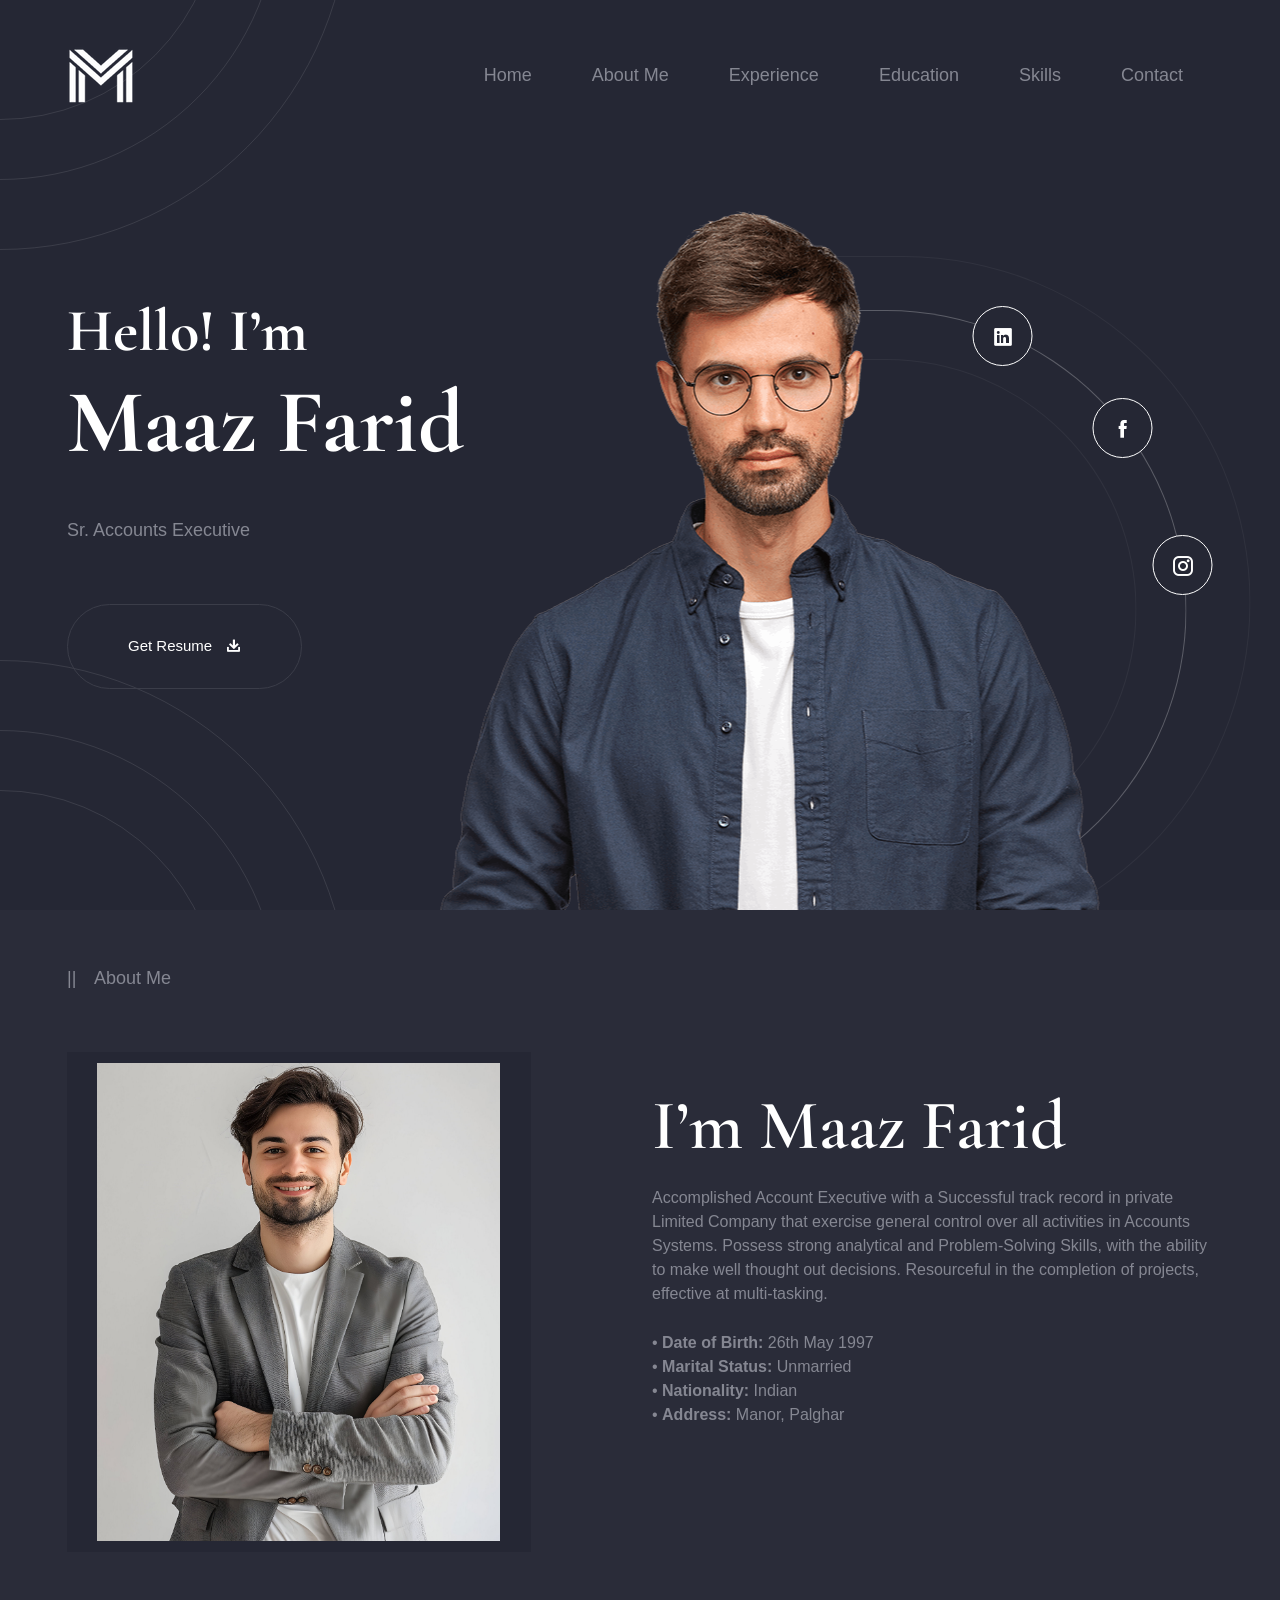
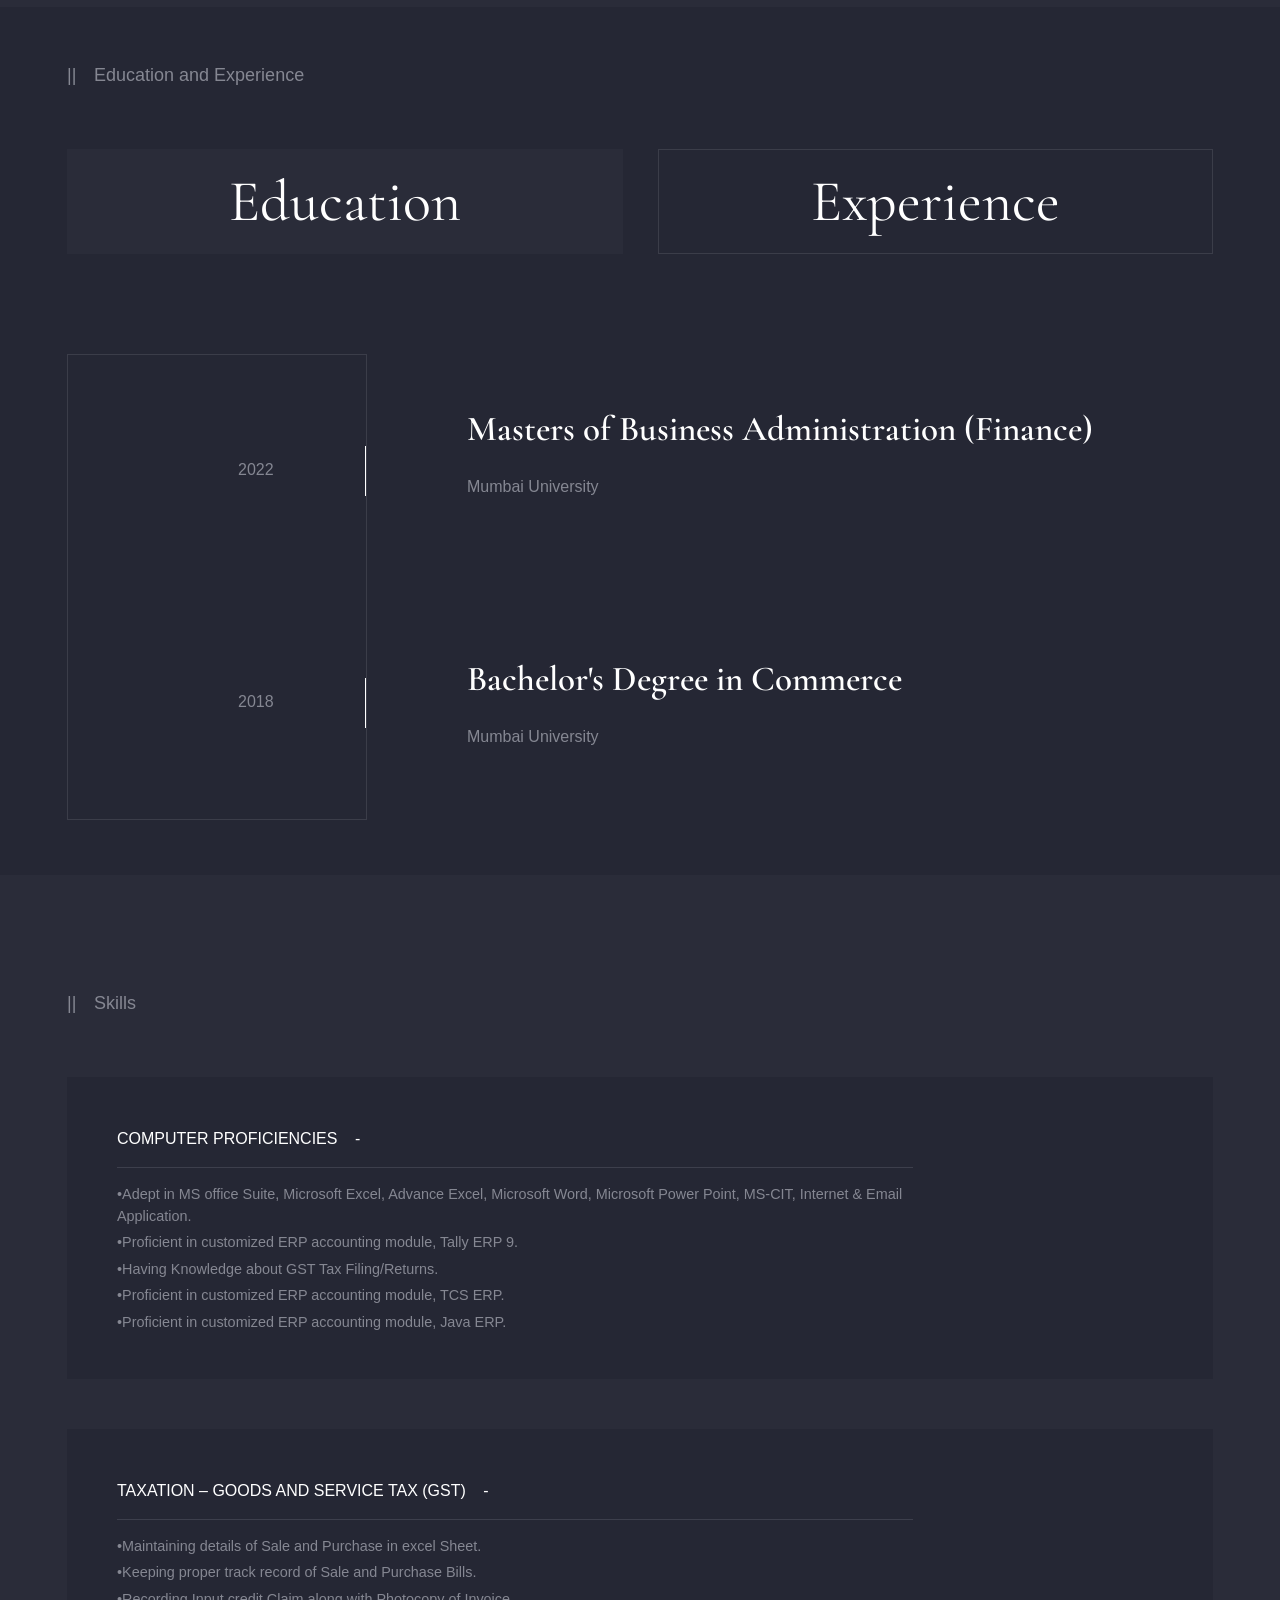
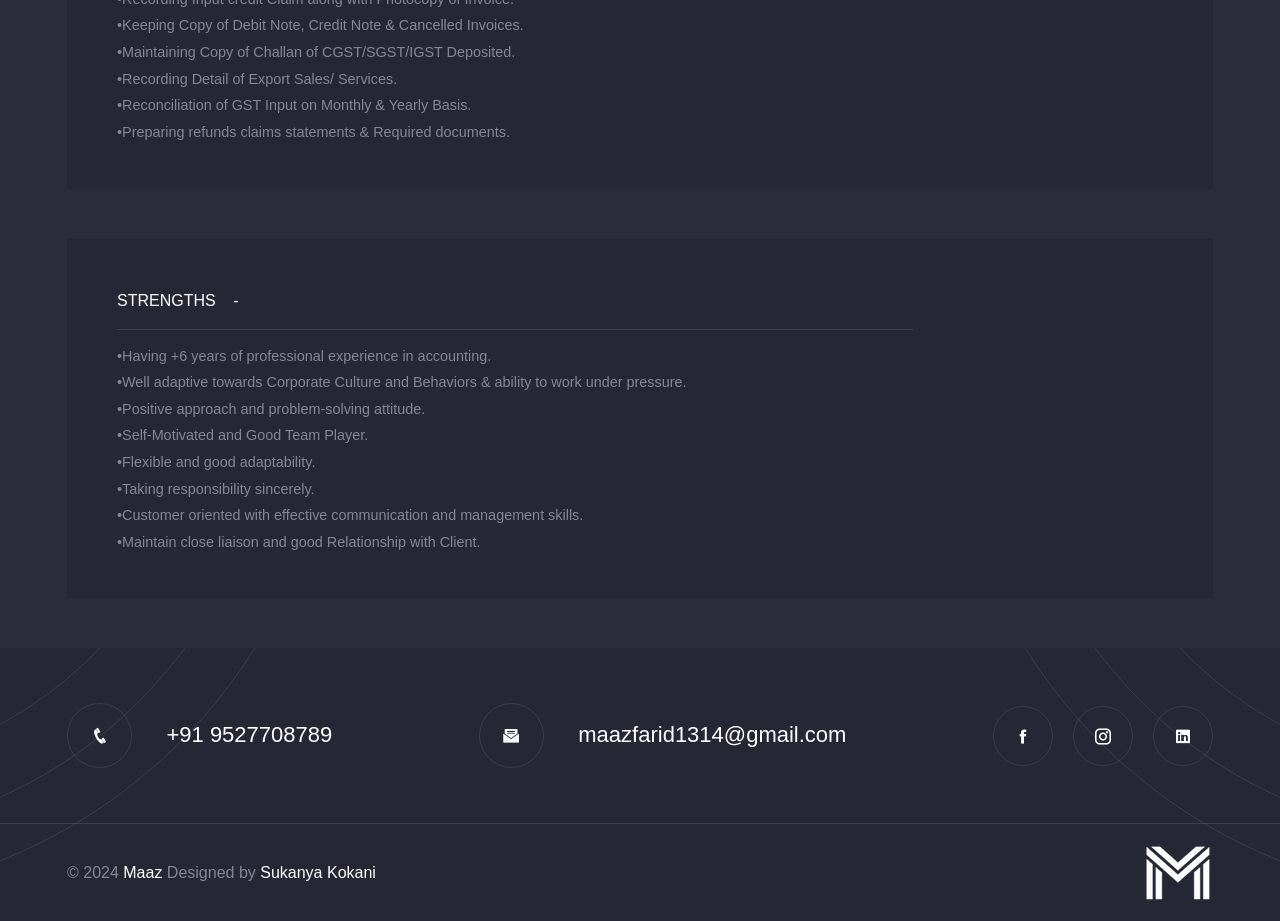
==== commit 5bf0bd8e: "Add files via upload" ====
--- a/index.html
+++ b/index.html
@@ -499,6 +499,7 @@
                                     <div class="content">
                                         <div class="post-meta-1">
                                             <a href="#" class="catagory">COMPUTER PROFICIENCIES</a>
+                                            <hr>
                                             <!-- <a href="#" class="date">07 February, 2021</a> -->
                                         </div>
                                         <!-- <h4 class="title"><a href="#">Don't wait until you officially started business.</a></h4> -->
@@ -529,6 +530,7 @@
                                     <div class="content">
                                         <div class="post-meta-1">
                                             <a href="#" class="catagory">TAXATION – GOODS AND SERVICE TAX (GST)</a>
+                                            <hr>
                                             <!-- <a href="#" class="date">07 February, 2021</a> -->
                                         </div>
                                         <!-- <h4 class="title"><a href="#">Don't wait until you officially started business.</a></h4> -->
@@ -561,6 +563,7 @@
                                     <div class="content">
                                         <div class="post-meta-1">
                                             <a href="#" class="catagory">STRENGTHS</a>
+                                            <hr>
                                             <!-- <a href="#" class="date">07 February, 2021</a> -->
                                         </div>
                                         <!-- <h4 class="title"><a href="#">Don't wait until you officially started business.</a></h4> -->
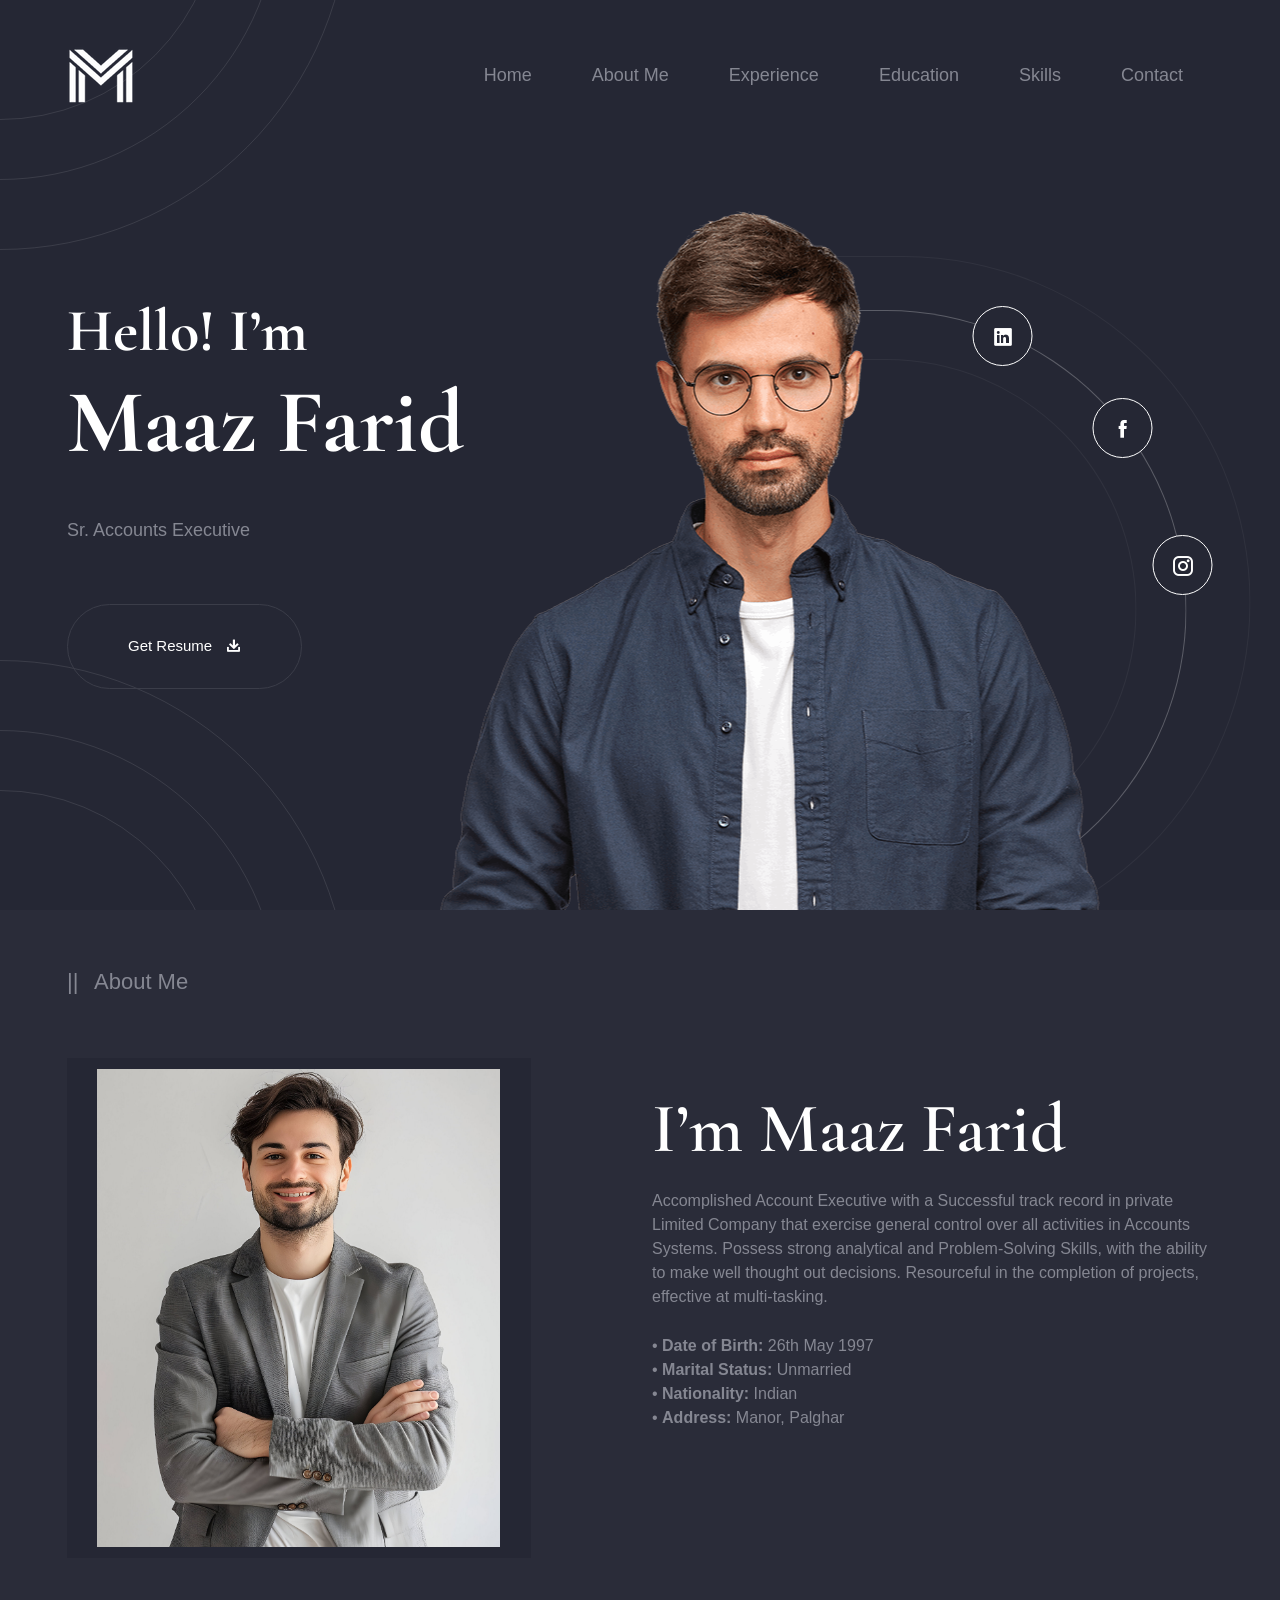
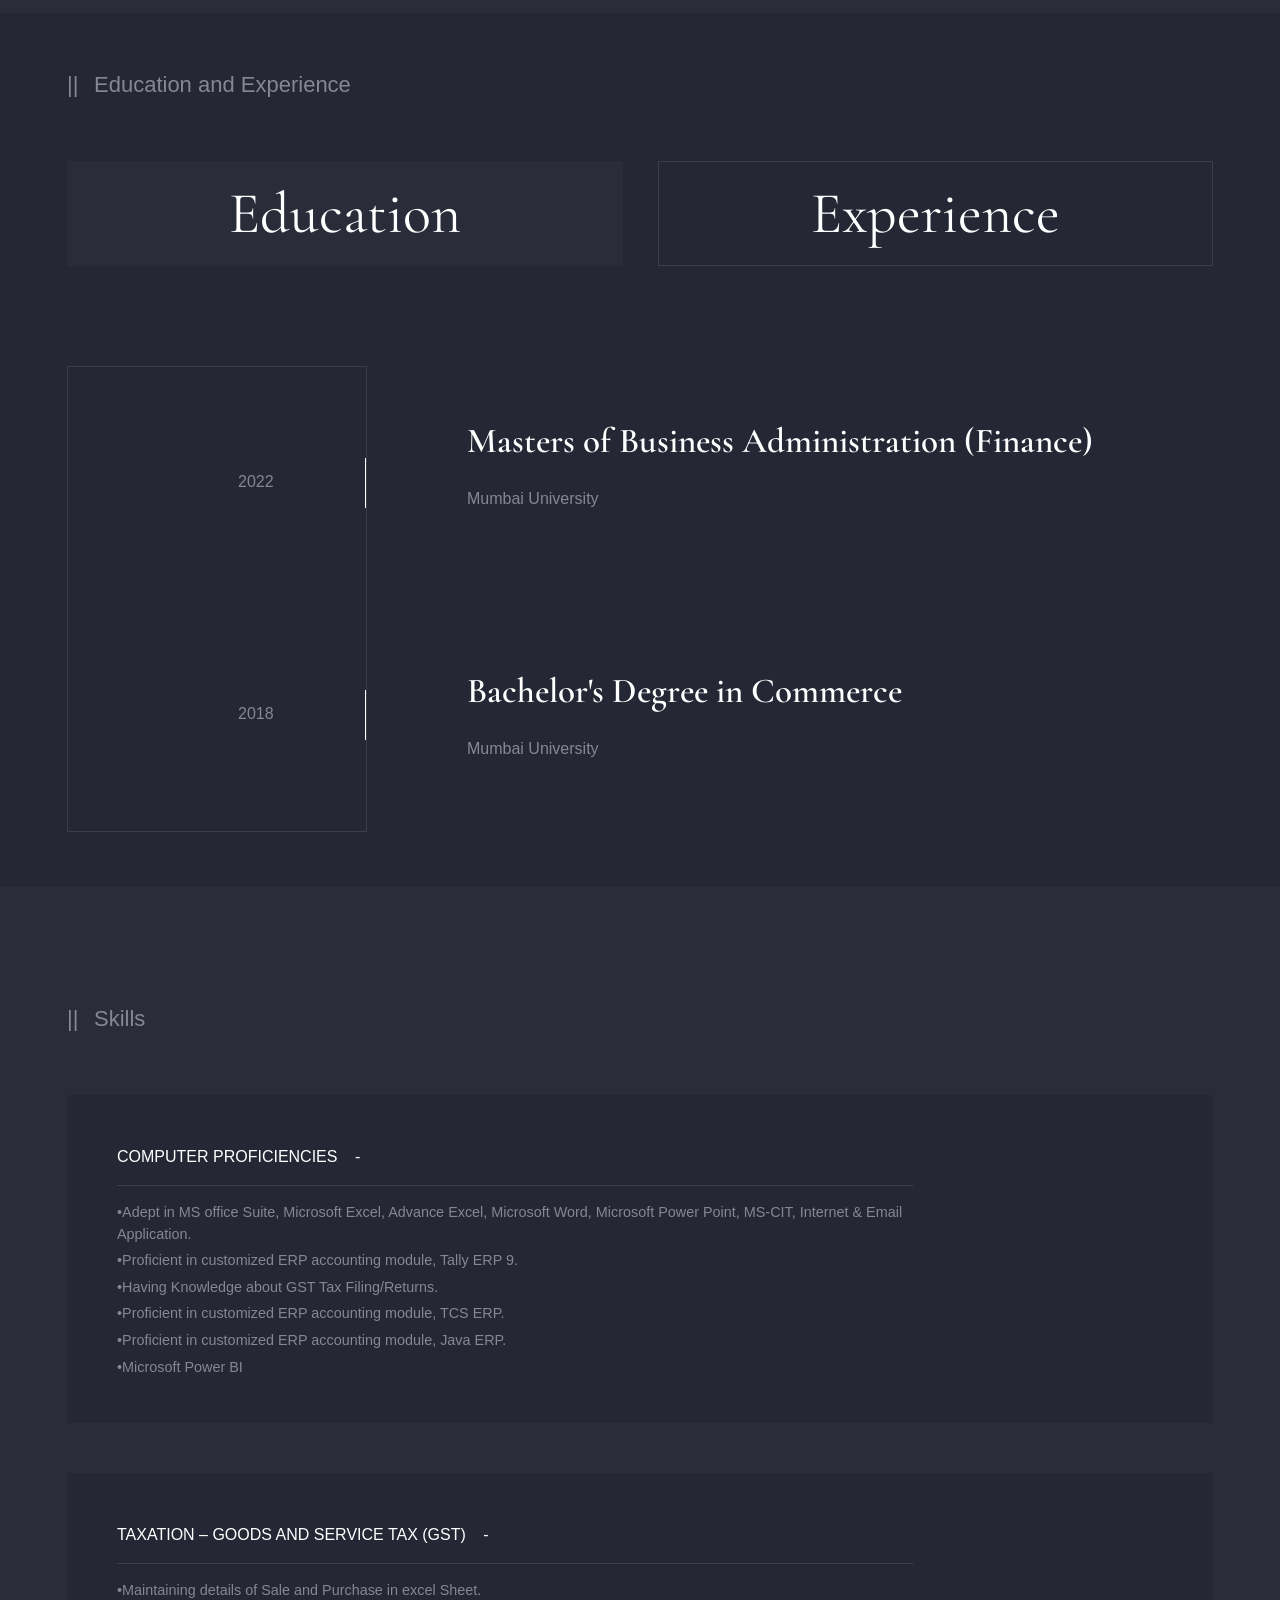
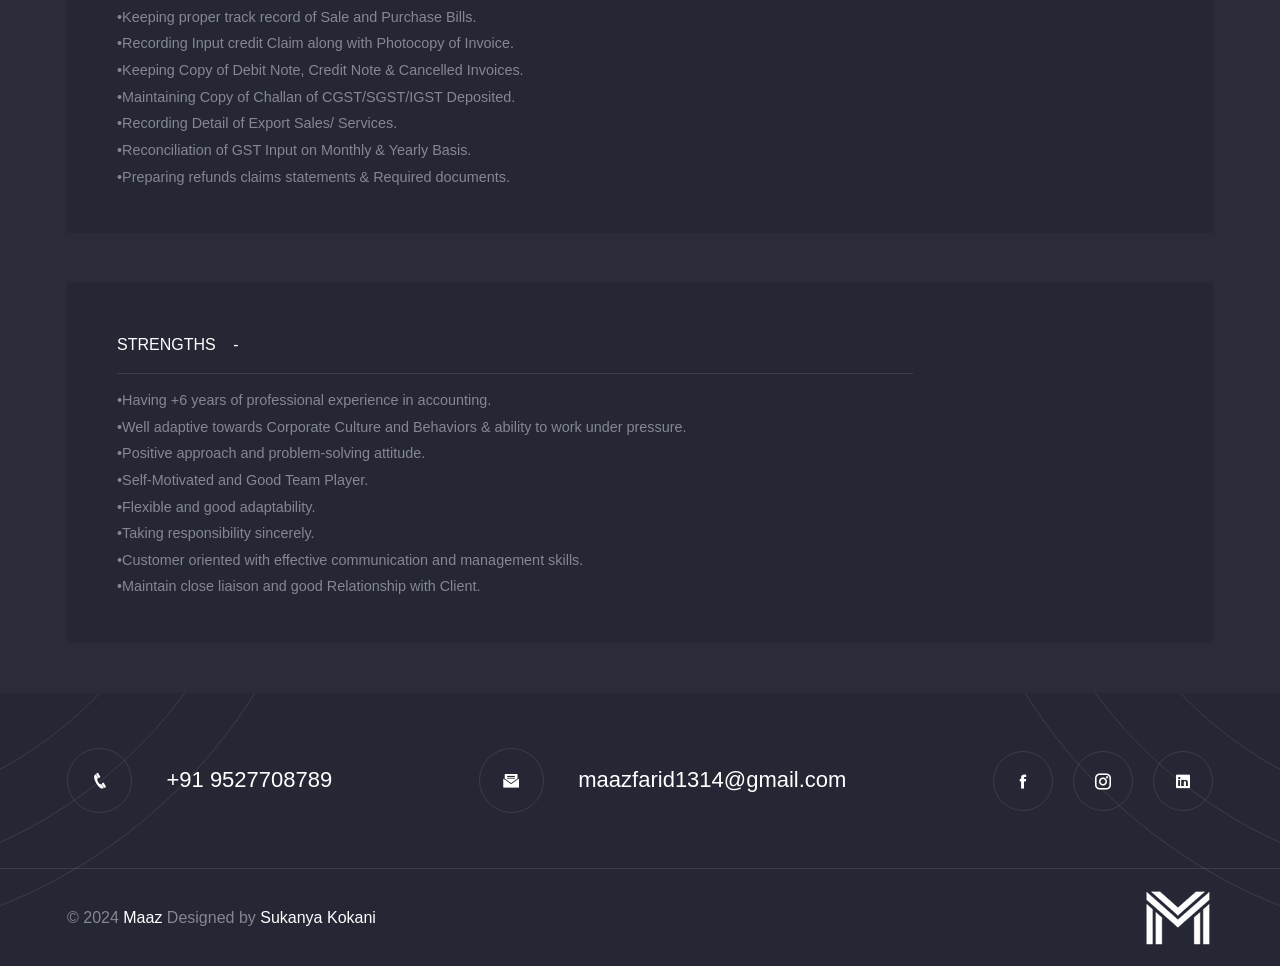
==== commit 24fd2332: "Add files via upload" ====
--- a/index.html
+++ b/index.html
@@ -516,6 +516,7 @@
                                                 <li>Having Knowledge about GST Tax Filing/Returns.</li>
                                                 <li>Proficient in customized ERP accounting module, TCS ERP.</li>
                                                 <li>Proficient in customized ERP accounting module, Java ERP.</li>
+                                                <li>Microsoft Power BI</li>
                                             </ul>
                                         </div>
                                     </div>
--- a/assets/css/style.min.css
+++ b/assets/css/style.min.css
@@ -1,4 +1,4 @@
-@charset "UTF-8";@import url(https://fonts.googleapis.com/css2?family=Cormorant+Garamond:ital,wght@0,300;0,400;0,500;0,600;0,700;1,300;1,400;1,500;1,600;1,700&amp;family=Poppins:ital,wght@0,100;0,200;0,300;0,400;0,500;0,600;0,700;0,800;0,900;1,100;1,200;1,300;1,400;1,500;1,600;1,700;1,800;1,900&amp;display=swap);html{scroll-behavior:smooth}body,html{height:100%}body{background:#2a2c39;color:#858792;font-family:Poppins,sans-serif}a{color:#858792;text-decoration:none}a:hover{color:#fff}.btn,a,button,img,input{-webkit-transition:all .5s ease;transition:all .5s ease}.append-button,.btn,.btn:focus,.swiper-button-next,.swiper-button-prev,.swiper-pagination-bullet,.swiper-slide,a,a:active,a:focus,a:hover,button,button:focus,input,input:focus,select,textarea{text-decoration:none;outline:0;-webkit-box-shadow:none;box-shadow:none}.btn:active:focus{-webkit-box-shadow:none;box-shadow:none}.btn-primary:focus{border-color:#0d6efd;color:#fff}.accordion-button:focus{-webkit-box-shadow:none;box-shadow:none}h1,h2,h3,h4,h5,h6{color:#fff;font-family:"Cormorant Garamond",serif}ul{margin:0;padding:0;list-style:none}img{max-width:100%}input,textarea{width:100%}p:last-child{margin-bottom:0}.img-full{width:100%;overflow:hidden;-o-object-fit:cover;object-fit:cover;-o-object-position:center center;object-position:center center}::-moz-selection{background-color:#0d6efd;color:#fff}::selection{background-color:#0d6efd;color:#fff}.section-dark-blue-bg{background:#252734}.section-gray-blue-bg{background:#2a2c39}.social-link{display:-webkit-box;display:-ms-flexbox;display:flex;-ms-flex-wrap:wrap;flex-wrap:wrap;margin-bottom:-20px}.social-link li{margin-right:20px;margin-bottom:20px}.social-link li:last-child{margin-right:0}.social-link a{display:block;color:#fff;height:45px;width:45px;border-radius:50%;border:1px solid rgba(255,255,255,.1);line-height:45px;text-align:center}.social-link a:hover{background:#fff;border-color:#fff;color:#252734}@media (min-width:768px){.social-link a{height:60px;width:60px;line-height:60px}}.content-hero-image{margin-bottom:65px}.content-meta{display:-webkit-box;display:-ms-flexbox;display:flex;-webkit-box-align:center;-ms-flex-align:center;align-items:center;-webkit-box-pack:justify;-ms-flex-pack:justify;justify-content:space-between;-ms-flex-wrap:wrap;flex-wrap:wrap;margin-bottom:-10px}.content-meta .post-meta-2{margin-bottom:0}.content-meta>*{margin-bottom:10px}.default-content-style .title{font-size:34px;font-weight:700;line-height:1.02;margin-bottom:50px;margin-top:25px}@media (min-width:576px){.default-content-style .title{font-size:38px}}@media (min-width:768px){.default-content-style .title{font-size:48px}}@media (min-width:992px){.default-content-style .title{font-size:55px}}@media (min-width:1200px){.default-content-style .title{font-size:66px}}.default-content-style .sub-title{font-size:30px;font-weight:600;margin-top:60px;margin-bottom:30px}@media (min-width:576px){.default-content-style .sub-title{font-size:36px}}@media (min-width:768px){.default-content-style .sub-title{font-size:38px}}@media (min-width:992px){.default-content-style .sub-title{font-size:45px}}@media (min-width:1200px){.default-content-style .sub-title{font-size:50px}}.default-content-style .quote{font-size:23px;line-height:1.2;text-decoration:underline;font-weight:600;color:#9899a1;margin-bottom:25px}.default-content-style p{margin-bottom:25px}.default-content-style p:last-child{margin-bottom:0}.default-content-style .content-list-item li{display:-webkit-box;display:-ms-flexbox;display:flex;-webkit-box-orient:vertical;-webkit-box-direction:normal;-ms-flex-direction:column;flex-direction:column;-webkit-box-align:center;-ms-flex-align:center;align-items:center}.default-content-style .content-list-item .list-title{font-family:Poppins,sans-serif;font-size:24px}@media (min-width:768px){.default-content-style .content-list-item .list-title{font-size:28px}}.default-content-style .content-list-item .icon{font-size:35px;width:100px;height:100px;border-radius:50%;display:-webkit-box;display:-ms-flexbox;display:flex;-webkit-box-align:center;-ms-flex-align:center;align-items:center;-webkit-box-pack:center;-ms-flex-pack:center;justify-content:center;border:1px solid rgba(255,255,255,.1);color:#fff}.default-content-style .content-list-with-text li{-webkit-box-align:center;-ms-flex-align:center;align-items:center;margin-bottom:30px}@media (min-width:768px){.default-content-style .content-list-with-text li{-webkit-box-orient:horizontal;-webkit-box-direction:normal;-ms-flex-direction:row;flex-direction:row}}.default-content-style .content-list-with-text li .left{width:100%;word-break:break-all;margin-right:0;margin-bottom:10px}@media (min-width:768px){.default-content-style .content-list-with-text li .left{width:190px;margin-right:50px;margin-bottom:0}}@media (min-width:992px){.default-content-style .content-list-with-text li .left{margin-right:70px}}.default-content-style .content-list-with-text li .right{width:100%}@media (min-width:768px){.default-content-style .content-list-with-text li .right{width:calc(100% - 220px)}}@media (min-width:992px){.default-content-style .content-list-with-text li .right{width:calc(100% - 260px)}}.default-content-style .content-list-with-text li .list-title{font-family:Poppins,sans-serif;font-size:24px}@media (min-width:768px){.default-content-style .content-list-with-text li .list-title{font-size:26px}}@media (min-width:992px){.default-content-style .content-list-with-text li .list-title{font-size:28px}}.default-content-style .content-list-with-icon{margin-top:60px}.default-content-style .content-list-with-icon li{-webkit-box-align:start;-ms-flex-align:start;align-items:flex-start;margin-bottom:45px}@media (min-width:768px){.default-content-style .content-list-with-icon li{-webkit-box-orient:horizontal;-webkit-box-direction:normal;-ms-flex-direction:row;flex-direction:row}}.default-content-style .content-list-with-icon li .left{width:100%;word-break:break-all;margin-right:0;margin-bottom:25px}@media (min-width:768px){.default-content-style .content-list-with-icon li .left{margin-right:50px;margin-bottom:0;width:100px}}@media (min-width:992px){.default-content-style .content-list-with-icon li .left{margin-right:40px}}.default-content-style .content-list-with-icon li .right{width:100%}@media (min-width:768px){.default-content-style .content-list-with-icon li .right{width:calc(100% - 40px)}}@media (min-width:992px){.default-content-style .content-list-with-icon li .right{width:calc(100% - 40px)}}.default-content-style .content-list-with-icon li .list-title{margin-bottom:25px}.default-content-style .content-inner-image{overflow:hidden}.default-content-style .content-inner-image.image-double{display:-webkit-box;display:-ms-flexbox;display:flex;-webkit-box-orient:vertical;-webkit-box-direction:normal;-ms-flex-direction:column;flex-direction:column}@media (min-width:576px){.default-content-style .content-inner-image.image-double{-webkit-box-orient:horizontal;-webkit-box-direction:normal;-ms-flex-direction:row;flex-direction:row}}.default-content-style .content-inner-image.image-double .image{width:100%;height:420px;margin-bottom:30px}.default-content-style .content-inner-image.image-double .image:last-child{margin-bottom:30px}@media (min-width:576px){.default-content-style .content-inner-image.image-double .image{width:calc(50% - 30px);margin-right:30px;margin-bottom:0;height:300px}}@media (min-width:768px){.default-content-style .content-inner-image.image-double .image{height:420px}}.default-content-style .content-inner-image.image-double .image:last-child{margin-right:0}.default-content-style .content-inner-image.image-double .image img{-o-object-fit:cover;object-fit:cover;height:100%;width:100%}.btn{font-size:15px;text-align:center;position:relative;z-index:9;overflow:hidden;color:#fff;-webkit-box-shadow:none!important;box-shadow:none!important;outline:0!important}.btn:hover{color:#fff}.btn-sm{padding-left:40px;padding-right:40px;height:65px;border-radius:32.5px;line-height:60px}.btn-sm::after{content:"";border-radius:32.5px}.btn-md{padding-left:20px;padding-right:20px;height:50px;border-radius:35px;line-height:35px}@media (min-width:576px){.btn-md{padding-left:40px;padding-right:40px;height:60px;line-height:50px}}@media (min-width:1200px){.btn-md{padding-left:50px;padding-right:50px;height:70px;line-height:60px}}.btn-md::after{content:"";border-radius:35px}.btn-lg{border-radius:32.5px;padding-left:30px;padding-right:30px;height:50px;line-height:30px}@media (min-width:576px){.btn-lg{padding-left:40px;padding-right:40px;height:60px;line-height:43px}}@media (min-width:1200px){.btn-lg{padding-left:60px;padding-right:60px;height:65px;line-height:45px}}.btn-lg::after{content:"";border-radius:32.5px}.btn-xl{padding-left:30px;padding-right:30px;height:60px;border-radius:42.5px;line-height:45px}@media (min-width:576px){.btn-xl{padding-left:30px;padding-right:30px;height:55px;line-height:44px}}@media (min-width:768px){.btn-xl{padding-left:40px;padding-right:40px;height:60px;line-height:50px}}@media (min-width:1200px){.btn-xl{padding-left:60px;padding-right:60px;height:85px;line-height:70px}}.btn-xl::after{content:"";border-radius:42.5px}.btn-fill-one{background:#2e303d}.btn-fill-one::after{position:absolute;content:"";top:50%;left:50%;-webkit-transform:translate(-50%,-50%) scaleX(.3);transform:translate(-50%,-50%) scaleX(.3);width:100%;height:100%;background:0 0;-webkit-transition:all .5s ease;transition:all .5s ease;z-index:-1}.btn-fill-one:hover{border:1px solid #3b3d49}.btn-fill-one:hover::after{-webkit-transform:translate(-50%,-50%) scaleX(1.2);transform:translate(-50%,-50%) scaleX(1.2);background:#3b3d49}.btn-outline-one{border:1px solid #3b3d49;-webkit-transition:all .5s ease;transition:all .5s ease}.btn-outline-one::after{position:absolute;content:"";top:50%;left:50%;-webkit-transform:translate(-50%,-50%) scaleX(.8);transform:translate(-50%,-50%) scaleX(.8);width:100%;height:100%;background:0 0;-webkit-transition:all .5s ease;transition:all .5s ease;z-index:-1}.btn-outline-one:hover{border:1px solid #2e303d}.btn-outline-one:hover::after{-webkit-transform:translate(-50%,-50%) scaleX(1.2);transform:translate(-50%,-50%) scaleX(1.2);background:#2e303d}@-webkit-keyframes animate-ripple{50%{-webkit-box-shadow:0 0 0 20px rgba(255,255,255,0);box-shadow:0 0 0 20px rgba(255,255,255,0)}100%{-webkit-box-shadow:0 0 0 0 rgba(255,255,255,0);box-shadow:0 0 0 0 rgba(255,255,255,0)}}@keyframes animate-ripple{50%{-webkit-box-shadow:0 0 0 20px rgba(255,255,255,0);box-shadow:0 0 0 20px rgba(255,255,255,0)}100%{-webkit-box-shadow:0 0 0 0 rgba(255,255,255,0);box-shadow:0 0 0 0 rgba(255,255,255,0)}}.wave-btn{display:block;position:relative;width:60px;height:60px;background:#2a2c39;border-radius:50%;display:-webkit-box;display:-ms-flexbox;display:flex;-webkit-box-align:center;-ms-flex-align:center;align-items:center;-webkit-box-pack:center;-ms-flex-pack:center;justify-content:center}@media (min-width:992px){.wave-btn{width:100px;height:100px}}.ripple,.ripple::after,.ripple::before{position:absolute;-webkit-box-shadow:0 0 0 0 rgba(255,255,255,.6);box-shadow:0 0 0 0 rgba(255,255,255,.6);top:50%;left:50%;width:100%;height:100%;border-radius:50%;z-index:-1;-webkit-animation:animate-ripple 3s infinite linear backwards;animation:animate-ripple 3s infinite linear backwards;-webkit-transform:translate(-50%,-50%);transform:translate(-50%,-50%);display:-webkit-box;display:-ms-flexbox;display:flex;-webkit-box-align:center;-ms-flex-align:center;align-items:center;-webkit-box-pack:center;-ms-flex-pack:center;justify-content:center;z-index:1}.ripple::before{position:absolute;content:"";-webkit-animation-delay:.5s;animation-delay:.5s}.ripple::after{position:absolute;content:"";-webkit-animation-delay:.9s;animation-delay:.9s}@media (min-width:576px){.container,.container-sm{max-width:540px}}@media (min-width:768px){.container,.container-md,.container-sm{max-width:720px}}@media (min-width:992px){.container,.container-lg,.container-md,.container-sm{max-width:960px}}@media (min-width:1200px){.container,.container-lg,.container-md,.container-sm,.container-xl{max-width:1170px}}.icon-space-left i{padding-left:10px}.icon-space-right i{padding-right:10px}.pos-relative{position:relative}.pos-absolute{position:absolute}.inner-shape{-webkit-transform:scale(.85);transform:scale(.85);-webkit-transition:all .5s ease;transition:all .5s ease;visibility:hidden;opacity:0}.inner-shape-top-right{position:absolute;width:345px;height:345px;border-radius:50%;border:1px solid rgba(255,255,255,.05);top:-230px;right:-230px}.inner-shape-top-right::before{position:absolute;content:"";width:400px;height:400px;border-radius:50%;border:1px solid rgba(255,255,255,.05);top:-20px;right:-20px}.inner-shape-top-right::after{position:absolute;content:"";width:460px;height:460px;border-radius:50%;border:1px solid rgba(255,255,255,.05);top:-40px;right:-40px}.inner-shape-bottom-right{position:absolute;width:345px;height:345px;border-radius:50%;border:1px solid rgba(255,255,255,.05);bottom:-230px;right:-230px}.inner-shape-bottom-right::before{position:absolute;content:"";width:400px;height:400px;border-radius:50%;border:1px solid rgba(255,255,255,.05);bottom:-20px;right:-20px}.inner-shape-bottom-right::after{position:absolute;content:"";width:460px;height:460px;border-radius:50%;border:1px solid rgba(255,255,255,.05);bottom:-40px;right:-40px}.mb-n5{margin-bottom:-3rem}.mb-5{margin-bottom:3rem}.mb-n6{margin-bottom:-25px}.mb-6{margin-bottom:25px}.section-bg{background:#252734}.section-bg-2{background:#282a37}.section-mt-75{margin-top:45px}@media (min-width:992px){.section-mt-75{margin-top:65px}}.section-mt-165{margin-top:75px}@media (min-width:992px){.section-mt-165{margin-top:115px}}@media (min-width:1400px){.section-mt-165{margin-top:135px}}@media (min-width:1800px){.section-mt-165{margin-top:160px}}.section-gap-t-165{padding-top:75px}@media (min-width:992px){.section-gap-t-165{padding-top:115px}}@media (min-width:1400px){.section-gap-t-165{padding-top:135px}}@media (min-width:1800px){.section-gap-t-165{padding-top:160px}}.section-gap-tb-165{padding-top:75px;padding-bottom:75px}@media (min-width:992px){.section-gap-tb-165{padding-top:55px;padding-bottom:55px}}@media (min-width:1400px){.section-gap-tb-165{padding-top:135px;padding-bottom:135px}}@media (min-width:1800px){.section-gap-tb-165{padding-top:160px;padding-bottom:160px}}.section-content{margin-bottom:40px}@media (min-width:992px){.section-content{margin-bottom:60px}}@media (min-width:1400px){.section-content{margin-bottom:100px}}.section-tag{font-size:18px;font-weight:300;position:relative;display:inline-block;padding-left:27px}.section-tag::before{position:absolute;content:"||";top:0;left:0}.section-title{font-size:36px;font-weight:700;margin-top:25px}@media (min-width:576px){.section-title{font-size:40px}}@media (min-width:768px){.section-title{font-size:50px}}@media (min-width:992px){.section-title{font-size:20px}}.default-form-group input,.default-form-group textarea{background:#2a2c39;padding:12px 20px;border:1px solid rgba(255,255,255,.1);color:#fff;-webkit-transition:all .3s ease;transition:all .3s ease}.default-form-group input:focus,.default-form-group textarea:focus{border-color:#fff}@media (min-width:576px){.default-form-group input,.default-form-group textarea{padding:20px 25px}}.default-form-group textarea{min-height:180px}@media (min-width:768px){.default-form-group textarea{min-height:240px}}.default-form-group .btn{margin-top:20px}.default-nav-style{display:-webkit-box;display:-ms-flexbox;display:flex}.default-nav-style .slider-button{width:45px;height:45px;display:-webkit-box;display:-ms-flexbox;display:flex;-webkit-box-align:center;-ms-flex-align:center;align-items:center;-webkit-box-pack:center;-ms-flex-pack:center;justify-content:center;border-radius:50%;border:1px solid rgba(255,255,255,.1);margin-right:20px;-webkit-transition:all .5s ease;transition:all .5s ease;outline:0}@media (min-width:768px){.default-nav-style .slider-button{width:55px;height:55px}}@media (min-width:992px){.default-nav-style .slider-button{width:65px;height:65px}}@media (min-width:1200px){.default-nav-style .slider-button{width:85px;height:85px}}.default-nav-style .slider-button:last-child{margin-right:0}.default-nav-style .slider-button:hover{background:#fff;color:#212529}.hero-wrapper{position:relative;height:940px;overflow:hidden;z-index:1}@media (min-width:576px){.hero-wrapper{height:1180px}}@media (min-width:768px){.hero-wrapper{height:1200px}}@media (min-width:992px){.hero-wrapper{height:750px}}@media (min-width:1200px){.hero-wrapper{height:910px}}@media (min-width:1800px){.hero-wrapper{height:1130px}}.hero-content{position:absolute;bottom:60px;-webkit-transform:translateY(0);transform:translateY(0)}@media (min-width:992px){.hero-content{top:50%;bottom:auto;-webkit-transform:translateY(-50%);transform:translateY(-50%)}}.hero-content .tile-large,.hero-content .title-big{letter-spacing:0;font-weight:700;line-height:1;color:#fff}.hero-content .title-big{margin-top:80px;font-size:36px}@media (min-width:992px){.hero-content .title-big{font-size:50px}}@media (min-width:1200px){.hero-content .title-big{font-size:60px}}@media (min-width:1400px){.hero-content .title-big{font-size:85px}}.hero-content .title-large{font-size:60px;font-weight:700}@media (min-width:992px){.hero-content .title-large{font-size:80px}}@media (min-width:1200px){.hero-content .title-large{font-size:90px}}@media (min-width:1400px){.hero-content .title-large{font-size:110px}}@media (min-width:1800px){.hero-content .title-large{font-size:140px}}.hero-content .shape-mark{position:relative;z-index:1}.hero-content .shape-mark::after{position:absolute;content:"";z-index:-1;background:url(../images/icon/hero-name-mark-shape.png);width:100%;height:22px;left:0;bottom:0;background-repeat:no-repeat}.hero-content p{margin-top:20px;margin-bottom:40px;font-size:16px}@media (min-width:992px){.hero-content p{margin-top:40px;margin-bottom:60px;font-size:16px;width:400px}}@media (min-width:1200px){.hero-content p{font-size:18px;width:400px}}@media (min-width:1400px){.hero-content p{font-size:18px;width:400px}}@media (min-width:1800px){.hero-content p{font-size:22px;width:550px}}.video-link{display:-webkit-box;display:-ms-flexbox;display:flex;-webkit-box-align:center;-ms-flex-align:center;align-items:center;margin-top:40px}.video-link .video-text{padding-left:30px}@media (min-width:992px){.video-link{margin-top:40px}}@media (min-width:1200px){.video-link{margin-top:50px}}@media (min-width:1400px){.video-link{margin-top:125px}}@media (min-width:1800px){.video-link{margin-top:125px}}.hero-top-shape{position:absolute;top:-100px}.hero-bottom-shape{position:absolute;bottom:-100px}.hero-shape{z-index:-1}.hero-shape span{position:absolute;border:1px solid rgba(255,255,255,.1);border-radius:50%;display:block;top:50%;left:50%;-webkit-transform:translate(-50%,-50%);transform:translate(-50%,-50%);visibility:hidden;opacity:0}@media (min-width:1200px){.hero-shape span{visibility:visible;opacity:1}}.hero-shape span:nth-child(1){width:440px;height:440px}.hero-shape span:nth-child(2){width:560px;height:560px}.hero-shape span:nth-child(3){width:700px;height:700px}.hero-portrait{position:absolute;left:calc(50% - 22px);-webkit-transform:translateX(-50%);transform:translateX(-50%);top:130px;width:240px;z-index:-1}@media (min-width:576px){.hero-portrait{left:calc(50% - 36px);width:400px;top:150px}}@media (min-width:992px){.hero-portrait{right:0;width:400px;bottom:0;top:auto;left:auto}}@media (min-width:1200px){.hero-portrait{right:-155px;width:auto}}@media (min-width:1800px){.hero-portrait{right:0}}.hero-portrait .image{height:auto;position:relative;z-index:8}@media (min-width:992px){.hero-portrait .image{height:570px}}@media (min-width:1200px){.hero-portrait .image{height:700px}}@media (min-width:1800px){.hero-portrait .image{height:950px}}.hero-portrait .image-half-round-shape{bottom:10%;left:50%;position:absolute;width:150px;height:250px;border-top-right-radius:150px;border-bottom-right-radius:150px;border:1px solid rgba(255,255,255,.25);border-left:0;z-index:-1}@media (min-width:576px){.hero-portrait .image-half-round-shape{width:260px;height:400px;border-top-right-radius:200px;border-bottom-right-radius:200px}}@media (min-width:992px){.hero-portrait .image-half-round-shape{bottom:0;left:60%;width:260px;height:464px;border-top-right-radius:250px;border-bottom-right-radius:250px}}@media (min-width:1200px){.hero-portrait .image-half-round-shape{width:350px;height:600px;border-top-right-radius:350px;border-bottom-right-radius:350px}}@media (min-width:1800px){.hero-portrait .image-half-round-shape{width:400px;height:800px;border-top-right-radius:400px;border-bottom-right-radius:400px}}.hero-portrait .image-half-round-shape::before{bottom:68px;left:-75px;position:absolute;content:"";width:400px;height:660px;border-top-right-radius:400px;border-bottom-right-radius:400px;border:1px solid rgba(255,255,255,.05);border-left:0;z-index:-1;visibility:hidden;opacity:0}@media (min-width:992px){.hero-portrait .image-half-round-shape::before{visibility:visible;opacity:1;bottom:50px;left:0;width:220px;height:370px;border-top-right-radius:220px;border-bottom-right-radius:220px}}@media (min-width:1200px){.hero-portrait .image-half-round-shape::before{bottom:50px;left:0;width:300px;height:500px;border-top-right-radius:350px;border-bottom-right-radius:350px}}@media (min-width:1800px){.hero-portrait .image-half-round-shape::before{bottom:68px;left:-75px;width:400px;height:660px;border-top-right-radius:400px;border-bottom-right-radius:400px}}.hero-portrait .image-half-round-shape::after{bottom:-46px;left:24px;position:absolute;content:"";width:450px;height:900px;border-top-right-radius:450px;border-bottom-right-radius:450px;border:1px solid rgba(255,255,255,.05);border-left:0;z-index:-1;visibility:hidden;opacity:0}@media (min-width:992px){.hero-portrait .image-half-round-shape::after{visibility:visible;opacity:1;bottom:-28px;left:-69px;width:396px;height:540px;border-top-right-radius:340px;border-bottom-right-radius:340px}}@media (min-width:1200px){.hero-portrait .image-half-round-shape::after{bottom:-40px;left:-64px;width:478px;height:693px;border-top-right-radius:400px;border-bottom-right-radius:400px}}@media (min-width:1800px){.hero-portrait .image-half-round-shape::after{bottom:-46px;left:24px;width:450px;height:900px;border-top-right-radius:450px;border-bottom-right-radius:450px}}.hero-portrait .social-link a{display:block;text-align:center;color:#fff;width:35px;height:35px;line-height:35px;font-size:16px;border-radius:50%;border:1px solid #fff;z-index:11;position:absolute;background:#252734}@media (min-width:576px){.hero-portrait .social-link a{width:45px;height:45px;line-height:45px}}@media (min-width:768px){.hero-portrait .social-link a{font-size:20px;width:45px;height:45px;line-height:45px}}@media (min-width:992px){.hero-portrait .social-link a{font-size:20px;width:60px;height:60px;line-height:60px}}@media (min-width:1200px){.hero-portrait .social-link a{width:60px;height:60px;line-height:60px}}@media (min-width:1800px){.hero-portrait .social-link a{width:80px;height:80px;line-height:80px}}.hero-portrait .social-link a:hover{color:#252734;background:#fff}.hero-portrait .social-link a:nth-child(1){left:175px;top:50px}@media (min-width:576px){.hero-portrait .social-link a:nth-child(1){left:315px;top:110px}}@media (min-width:992px){.hero-portrait .social-link a:nth-child(1){left:335px;top:96px}}@media (min-width:1200px){.hero-portrait .social-link a:nth-child(1){left:535px;top:96px}}@media (min-width:1800px){.hero-portrait .social-link a:nth-child(1){left:590px;top:185px}}.hero-portrait .social-link a:nth-child(2){left:225px;top:90px}@media (min-width:576px){.hero-portrait .social-link a:nth-child(2){left:395px;top:170px}}@media (min-width:992px){.hero-portrait .social-link a:nth-child(2){left:430px;top:188px}}@media (min-width:1200px){.hero-portrait .social-link a:nth-child(2){left:655px;top:188px}}@media (min-width:1800px){.hero-portrait .social-link a:nth-child(2){left:715px;top:336px}}.hero-portrait .social-link a:nth-child(3){left:250px;top:150px}@media (min-width:576px){.hero-portrait .social-link a:nth-child(3){left:435px;top:255px}}@media (min-width:992px){.hero-portrait .social-link a:nth-child(3){left:470px;top:325px}}@media (min-width:1200px){.hero-portrait .social-link a:nth-child(3){left:715px;top:325px}}@media (min-width:1800px){.hero-portrait .social-link a:nth-child(3){left:758px;top:540px}}.hero-portrait .social-link a:nth-child(4){left:247px;top:213px}@media (min-width:576px){.hero-portrait .social-link a:nth-child(4){left:430px;top:348px}}@media (min-width:992px){.hero-portrait .social-link a:nth-child(4){left:400px;top:480px}}@media (min-width:1200px){.hero-portrait .social-link a:nth-child(4){left:700px;top:480px}}@media (min-width:1800px){.hero-portrait .social-link a:nth-child(4){left:687px;top:740px}}.service-display-wrapper{position:relative;padding-bottom:40px}@media (min-width:1800px){.service-display-wrapper{position:static;padding-bottom:0}}.service-display-dots{position:absolute;bottom:0;right:0;width:100%}@media (min-width:1800px){.service-display-dots{position:absolute;background:rgba(37,39,52,.6);height:900px;width:322px;top:0;right:0}}.service-display-dots .swiper-pagination{bottom:-20px;left:50%;-webkit-transform:translateX(-50%);transform:translateX(-50%)}@media (min-width:1800px){.service-display-dots .swiper-pagination{position:absolute;bottom:240px}}.service-display-dots .swiper-pagination-bullet{width:12px;height:12px;display:inline-block;background:#fff;opacity:.09;margin-right:20px;margin-bottom:0;border-radius:50%}.service-display-dots .swiper-pagination-bullet-active{opacity:1}.service-display-dots .swiper-pagination-bullet:last-child{margin-bottom:0}.service-display-dots .swiper-pagination-bullet:last-child{margin-right:0;margin-bottom:0}@media (min-width:1800px){.service-display-dots .swiper-pagination-bullet{display:block;width:12px;margin-right:0;margin-bottom:70px}}.service-box-single-item{position:relative;background:#252734;padding:45px;overflow:hidden}@media (min-width:768px){.service-box-single-item{padding:50px}}@media (min-width:992px){.service-box-single-item{padding:70px}}.service-box-single-item .icon{width:56px;height:56px;margin-bottom:60px}.service-box-single-item .icon img{width:100%}.service-box-single-item .title{font-size:28px;font-family:Poppins,sans-serif;font-weight:500;margin-bottom:45px}.service-box-single-item .title a{color:#fff}.service-box-single-item .list-item li{position:relative;margin-bottom:15px;display:block;padding-left:40px}.service-box-single-item .list-item li:last-child{margin-bottom:0}.service-box-single-item .list-item li::before{position:absolute;top:0;left:0;content:"";font-family:IcoFont}.service-box-single-item:hover .inner-shape{-webkit-transform:scale(1);transform:scale(1);visibility:visible;opacity:1}.skill-display-section-box .section-content .btn{margin-top:30px}@media (min-width:992px){.skill-display-section-box .section-content .btn{margin-top:50px}}@media (min-width:1200px){.skill-display-section-box .section-content .btn{margin-top:90px}}@media (min-width:1400px){.skill-display-section-box .section-content .btn{margin-top:100px}}.skill-display-wrapper{margin:0}@media (min-width:1800px){.skill-display-wrapper{margin-right:130px}}.skill-progress-single-item{background:#2a2c39;padding:25px 25px 30px 25px;margin-bottom:25px}@media (min-width:768px){.skill-progress-single-item{padding:45px 45px 50px 45px}}.skill-progress-single-item:last-child{margin-bottom:0}.skill-progress-single-item .tag{margin-bottom:25px;display:inline-block;background:#2a2c39;position:relative;z-index:2}.skill-progress-single-item .skill-box{width:100%;height:5px;background:rgba(255,255,255,.1);position:relative}.skill-progress-single-item .progress-line{position:absolute;top:0;left:0;height:100%;background-color:#fff;-webkit-transition:all 1s linear;transition:all 1s linear;width:0}.skill-progress-single-item .progress-line .skill-percentage{font-size:15px;text-transform:uppercase;position:absolute;right:-15px;top:-45px;z-index:1}.skill-display-shape{position:absolute;width:375px;height:100%;top:0;right:0;background:#2a2c39;visibility:hidden;opacity:0}@media (min-width:1800px){.skill-display-shape{visibility:visible;opacity:1}}.counterup-single-item{display:-webkit-box;display:-ms-flexbox;display:flex;-webkit-box-align:center;-ms-flex-align:center;align-items:center;-webkit-box-orient:vertical;-webkit-box-direction:normal;-ms-flex-direction:column;flex-direction:column}@media (min-width:992px){.counterup-single-item{-webkit-box-align:start;-ms-flex-align:start;align-items:flex-start;-webkit-box-orient:horizontal;-webkit-box-direction:normal;-ms-flex-direction:row;flex-direction:row;text-align:left}}.counterup-single-item .icon{width:70px;height:70px;border:1px solid #40424d;border-radius:15px;display:-webkit-box;display:-ms-flexbox;display:flex;-webkit-box-align:center;-ms-flex-align:center;align-items:center;-webkit-box-pack:center;-ms-flex-pack:center;justify-content:center;margin-right:0;margin-bottom:40px}@media (min-width:992px){.counterup-single-item .icon{margin-right:50px;margin-bottom:0}}.counterup-single-item .icon img{width:25px;height:auto}.counterup-single-item .content{text-align:center}@media (min-width:992px){.counterup-single-item .content{text-align:left}}.counterup-single-item .content .number{font-family:Poppins,sans-serif;font-size:40px;font-weight:300;margin-top:-10px;margin-bottom:25px}@media (min-width:768px){.counterup-single-item .content .number{font-size:52px}}.counter-display-wrapper{margin-bottom:-60px}.counter-display-wrapper .row .col-12{margin-bottom:60px}.project-display-wrapper{padding:0 30px}@media (min-width:576px){.project-display-wrapper{padding:0 50px}}@media (min-width:1800px){.project-display-wrapper{padding:0}}@media (min-width:1800px){.project-display-wrapper .swiper-wrapper{left:-270px}}@media (min-width:1800px){.project-display-wrapper .project-box-single-item{width:735px!important}}.project-box-single-item .img-box{overflow:hidden;padding:30px 30px 0 30px;height:300px;position:relative;z-index:1}@media (min-width:992px){.project-box-single-item .img-box{padding:50px 50px 0 50px;height:370px}}@media (min-width:992px){.project-box-single-item .img-box{padding:50px 50px 0 50px;height:240px}}@media (min-width:992px){.project-box-single-item .img-box{padding:50px 50px 0 50px;height:335px}}@media (min-width:1200px){.project-box-single-item .img-box{padding:100px 100px 0 100px;height:450px}}@media (min-width:1400px){.project-box-single-item .img-box{padding:100px 100px 0 100px;height:548px}}.project-box-single-item .img-box .bg-overlay{position:absolute;top:0;left:0;width:100%;height:100%;background:rgba(37,39,52,.95)}.project-box-single-item .img-box .bg-image{position:absolute;-webkit-transform:translate(-50%,-50%) rotate(-45deg);transform:translate(-50%,-50%) rotate(-45deg);top:50%;left:50%;z-index:-1}.project-box-single-item .img-box .image{position:relative;z-index:1}.project-box-single-item .img-box .image img{width:100%}.project-box-single-item .title{font-family:Poppins,sans-serif;font-size:22px;font-weight:500;margin-top:40px;margin-bottom:16px}@media (min-width:768px){.project-box-single-item .title{font-size:28px;margin-top:55px;margin-bottom:25px}}.project-box-single-item .title a{color:#fff}.project-box-single-item .catagory-nav-item{font-weight:300}.project-box-single-item .catagory-nav-item li{display:inline-block;position:relative;margin-right:10px}.project-box-single-item .catagory-nav-item li::after{position:absolute;content:"/";left:calc(100% + 5px)}.project-box-single-item .catagory-nav-item li:last-child::after{display:none}.testimonial-display-box .default-nav-style{z-index:9}@media (min-width:1200px){.testimonial-display-box .default-nav-style{position:absolute;bottom:44px;-webkit-transform:translateX(-50%);transform:translateX(-50%);left:calc(50% - 150px)}}@media (min-width:1400px){.testimonial-display-box .default-nav-style{left:calc(50% - 170px)}}@media (min-width:1800px){.testimonial-display-box .default-nav-style{left:calc(50% - 190px)}}.testimonial-display-slider .swiper-container{overflow:visible}.testimonial-display-slider .swiper-slide-active{bottom:0}@media (min-width:1200px){.testimonial-display-slider .swiper-slide-active{bottom:230px}}.testimonial-slider-single-item{background:#282a37;padding:100px 45px 45px 45px;overflow:hidden;position:relative}@media (min-width:768px){.testimonial-slider-single-item{padding:165px 55px 70px 55px}}.testimonial-slider-single-item .icon{position:absolute;font-family:"Cormorant Garamond",serif;font-size:185px;top:0;left:45px;line-height:1}@media (min-width:768px){.testimonial-slider-single-item .icon{left:55px;top:60px}}.testimonial-slider-single-item .text{font-size:28px;font-family:"Cormorant Garamond",serif;font-weight:600;color:#fff}@media (min-width:768px){.testimonial-slider-single-item .text{font-size:32px}}.testimonial-slider-single-item .info{display:-webkit-box;display:-ms-flexbox;display:flex;-webkit-box-align:start;-ms-flex-align:start;align-items:flex-start;-webkit-box-pack:justify;-ms-flex-pack:justify;justify-content:space-between;-webkit-box-orient:vertical;-webkit-box-direction:normal;-ms-flex-direction:column;flex-direction:column}@media (min-width:768px){.testimonial-slider-single-item .info{-webkit-box-orient:horizontal;-webkit-box-direction:normal;-ms-flex-direction:row;flex-direction:row;-webkit-box-align:center;-ms-flex-align:center;align-items:center}}.testimonial-slider-single-item .name{font-size:25px;font-weight:500;font-family:Poppins,sans-serif;margin-top:5px;margin-bottom:20px}.testimonial-slider-single-item .designation{display:inline-block;font-weight:300}.testimonial-slider-single-item .review{display:-webkit-inline-box;display:-ms-inline-flexbox;display:inline-flex;margin-top:20px}@media (min-width:768px){.testimonial-slider-single-item .review{margin-top:0}}.testimonial-slider-single-item .review li{margin-right:10px}.testimonial-slider-single-item .review li:last-child{margin-right:0}.testimonial-slider-single-item .review .fill{color:#ffa200}.testimonial-slider-single-item .review .blank{color:#828282}.testimonial-slider-single-item:hover .inner-shape{-webkit-transform:scale(1);transform:scale(1);visibility:visible;opacity:1}.company-logo-single-item{border:1px solid #353743;padding-top:50px;padding-bottom:50px;display:-webkit-box;display:-ms-flexbox;display:flex;-webkit-box-align:center;-ms-flex-align:center;align-items:center;-webkit-box-pack:center;-ms-flex-pack:center;justify-content:center}.company-logo-single-item .image{width:142px;height:142px;display:block;text-align:center;position:relative}.company-logo-single-item .image img{width:100%}.company-logo-single-item .image img:nth-child(1){opacity:1}.company-logo-single-item .image img:nth-child(2){position:absolute;opacity:0;top:0;left:0}.company-logo-single-item:hover{border-color:#252734;background:#252734}.company-logo-single-item:hover .image img:nth-child(1){opacity:0}.company-logo-single-item:hover .image img:nth-child(2){opacity:1}.blog-feed-single-item{overflow:hidden;position:relative;padding:30px;background:#282a37;display:-webkit-box;display:-ms-flexbox;display:flex;-webkit-box-orient:vertical;-webkit-box-direction:normal;-ms-flex-direction:column;flex-direction:column;-webkit-box-align:start;-ms-flex-align:start;align-items:flex-start}@media (min-width:768px){.blog-feed-single-item{padding:40px;-webkit-box-align:center;-ms-flex-align:center;align-items:center;-webkit-box-orient:horizontal;-webkit-box-direction:normal;-ms-flex-direction:row;flex-direction:row}}@media (min-width:992px){.blog-feed-single-item{padding:50px}}.blog-feed-single-item .content-box{display:-webkit-box;display:-ms-flexbox;display:flex;-webkit-box-orient:vertical;-webkit-box-direction:normal;-ms-flex-direction:column;flex-direction:column;-webkit-box-align:start;-ms-flex-align:start;align-items:flex-start}@media (min-width:992px){.blog-feed-single-item .content-box{-webkit-box-align:center;-ms-flex-align:center;align-items:center;-webkit-box-orient:horizontal;-webkit-box-direction:normal;-ms-flex-direction:row;flex-direction:row;-ms-flex-wrap:wrap;flex-wrap:wrap}}.blog-feed-single-item .image{width:100%;margin-right:0}@media (min-width:768px){.blog-feed-single-item .image{width:280px;height:auto;margin-right:30px}}@media (min-width:992px){.blog-feed-single-item .image{width:180px;margin-right:70px}}.blog-feed-single-item .image img{width:100%;-o-object-fit:cover;object-fit:cover}.blog-feed-single-item .content{margin-top:40px}@media (min-width:992px){.blog-feed-single-item .content{margin-top:0;width:450px;margin-right:100px}}.blog-feed-single-item .content .post-meta a{font-weight:300;margin-right:35px;position:relative}.blog-feed-single-item .content .post-meta a::after{position:absolute;content:"-";left:calc(100% + 17.5px)}.blog-feed-single-item .content .post-meta a:last-child{margin-right:0}.blog-feed-single-item .content .post-meta a:last-child::after{display:none}.blog-feed-single-item .content .post-meta .catagory{color:#fff}.blog-feed-single-item .content .title{margin-top:23px;line-height:36px;font-size:18px;font-family:Poppins,sans-serif;font-weight:500}@media (min-width:576px){.blog-feed-single-item .content .title{line-height:42px;font-size:24px}}@media (min-width:992px){.blog-feed-single-item .content .title{line-height:42px;font-size:25px}}.blog-feed-single-item .content .title a{color:#fff}.blog-feed-single-item .btn{margin-top:30px}@media (min-width:1200px){.blog-feed-single-item .btn{margin-top:0}}.blog-feed-single-item:hover .inner-shape{-webkit-transform:scale(1);transform:scale(1);visibility:visible;opacity:1}.video-card{padding:30px;background:#252734;position:relative;z-index:1;display:-webkit-box;display:-ms-flexbox;display:flex;-webkit-box-orient:vertical;-webkit-box-direction:normal;-ms-flex-direction:column;flex-direction:column;-webkit-box-align:center;-ms-flex-align:center;align-items:center;-webkit-box-pack:center;-ms-flex-pack:center;justify-content:center;height:276px}@media (min-width:576px){.video-card{height:336px}}@media (min-width:992px){.video-card{height:456px}}@media (min-width:1200px){.video-card{height:500px}}.video-card .btn{margin-top:55px}@media (min-width:576px){.video-card .btn{margin-top:65px}}@media (min-width:768px){.video-card .btn{margin-top:75px}}@media (min-width:992px){.video-card .btn{margin-top:85px}}@media (min-width:1200px){.video-card .btn{margin-top:95px}}.video-info-content{text-align:center;margin-top:70px}@media (min-width:992px){.video-info-content{margin-top:0;text-align:left}}.video-info-content .title{font-size:50px;font-weight:600;line-height:1;margin-bottom:10px}@media (min-width:768px){.video-info-content .title{font-size:60px}}@media (min-width:992px){.video-info-content .title{font-size:70px}}@media (min-width:1800px){.video-info-content .title{font-size:85px}}.video-info-content .sub-title{font-size:22px;font-weight:600;color:#858792;line-height:1.5}@media (min-width:576px){.video-info-content .sub-title{font-size:34px}}@media (min-width:992px){.video-info-content .sub-title{font-size:36px}}@media (min-width:1200px){.video-info-content .sub-title{font-size:40px}}@media (min-width:1400px){.video-info-content .sub-title{font-size:45px}}.video-info-content p{margin-top:25px; text-align: left;}.video-info-content p:last-child{margin-bottom:0}.resume-tab{-webkit-box-pack:justify;-ms-flex-pack:justify;justify-content:space-between;-ms-flex-wrap:wrap;flex-wrap:wrap;margin-bottom:60px}@media (min-width:992px){.resume-tab{margin-bottom:80px}}@media (min-width:992px){.resume-tab{margin-bottom:100px}}.resume-tab .nav-item{width:100%;margin-bottom:35px}.resume-tab .nav-item:last-child{margin-bottom:0}@media (min-width:576px){.resume-tab .nav-item{width:calc(50% - 17.5px);margin-right:35px;margin-bottom:0}}.resume-tab .nav-item:last-child{margin-right:0}.resume-tab .nav-item button{background:#252734;border:1px solid rgba(255,255,255,.1);font-size:36px;font-family:"Cormorant Garamond",serif;color:#fff;display:block;width:100%}@media (min-width:576px){.resume-tab .nav-item button{font-size:40px}}@media (min-width:768px){.resume-tab .nav-item button{font-size:45px}}@media (min-width:992px){.resume-tab .nav-item button{font-size:50px}}@media (min-width:1200px){.resume-tab .nav-item button{font-size:58px}}.resume-tab .nav-item button.active{border-color:#2a2c39;background:#2a2c39}.resume-tab-list-single-item:last-child>.content>.right{margin-bottom:0}@media (min-width:992px){.resume-tab-list-single-item:first-child>.content>.left{border-top:1px solid rgba(255,255,255,.1)}.resume-tab-list-single-item:last-child>.content>.left{border-bottom:1px solid rgba(255,255,255,.1)}}.resume-tab-list-single-item .content{display:-webkit-box;display:-ms-flexbox;display:flex;-webkit-box-align:start;-ms-flex-align:start;align-items:flex-start;-webkit-box-orient:vertical;-webkit-box-direction:normal;-ms-flex-direction:column;flex-direction:column}@media (min-width:992px){.resume-tab-list-single-item .content{-webkit-box-align:center;-ms-flex-align:center;align-items:center;-webkit-box-orient:horizontal;-webkit-box-direction:normal;-ms-flex-direction:row;flex-direction:row}}.resume-tab-list-single-item .left{width:100%;position:relative;border:1px solid rgba(255,255,255,.1);padding:25px;margin-bottom:30px}@media (min-width:992px){.resume-tab-list-single-item .left{border-left:1px solid rgba(255,255,255,.1);border-right:1px solid rgba(255,255,255,.1);border-top:none;border-bottom:none;padding:125px 30px 125px 170px;margin-right:80px;width:300px;margin-bottom:0}}@media (min-width:1200px){.resume-tab-list-single-item .left{padding:103px 30px 105px 170px;margin-right:100px}}.resume-tab-list-single-item .left::after{position:absolute;content:"";height:50px;width:1px;top:50%;right:0;-webkit-transform:translateY(-50%);transform:translateY(-50%);background:#fff}.resume-tab-list-single-item .left .year{display:block}.resume-tab-list-single-item .right{margin-bottom:60px;width:100%}@media (min-width:992px){.resume-tab-list-single-item .right{width:calc(100% - 400px);margin-bottom:35px}}.resume-tab-list-single-item .right .title{font-size:35px;font-weight:600;margin-bottom:25px}.resume-tab-list-single-item .right p:last-child{margin-top:25px;margin-bottom:0}.breadcrumb-box{padding-top:130px;padding-bottom:45px}@media (min-width:768px){.breadcrumb-box{padding-top:175px;padding-bottom:90px}}@media (min-width:992px){.breadcrumb-box{padding-top:175px;padding-bottom:110px}}@media (min-width:1400px){.breadcrumb-box{padding-top:225px;padding-bottom:130px}}@media (min-width:1800px){.breadcrumb-box{padding-top:275px;padding-bottom:180px}}.breadcrumb-content{text-align:center}.breadcrumb-content .title{font-size:40px;font-weight:600}@media (min-width:768px){.breadcrumb-content .title{font-size:50px}}@media (min-width:992px){.breadcrumb-content .title{font-size:75px}}@media (min-width:1800px){.breadcrumb-content .title{font-size:90px}}.breadcrumb-link{margin-top:20px;padding:20px 40px;border-radius:30px;background:#2a2c39;display:-webkit-inline-box;display:-ms-inline-flexbox;display:inline-flex}.breadcrumb-link li{position:relative;margin-right:30px;font-weight:300;font-size:14px}@media (min-width:992px){.breadcrumb-link li{font-size:16px}}.breadcrumb-link li::after{position:absolute;content:"||";left:calc(100% + 10px);visibility:visible}.breadcrumb-link li:last-child{margin-right:0}.breadcrumb-link li:last-child::after{visibility:hidden}.breadcrumb-link li.active{color:#fff}.breadcrumb-shape-top-left{position:absolute;width:800px;height:800px;border:1px solid rgba(255,255,255,.1);border-radius:50%;top:-375px;left:-585px;visibility:hidden;opacity:0}@media (min-width:1200px){.breadcrumb-shape-top-left{visibility:visible;opacity:1;top:-475px;left:-590px}}@media (min-width:1800px){.breadcrumb-shape-top-left{top:-425px;left:-595px}}.breadcrumb-shape-top-left::before{position:absolute;content:"";width:935px;height:935px;border:1px solid rgba(255,255,255,.1);border-radius:50%;top:-70px;left:-70px}.breadcrumb-shape-top-left::after{position:absolute;content:"";width:1065px;height:1065px;border:1px solid rgba(255,255,255,.1);border-radius:50%;top:-140px;left:-140px}.breadcrumb-shape-bottom-right{position:absolute;width:800px;height:800px;border:1px solid rgba(255,255,255,.1);border-radius:50%;bottom:-375px;right:-585px;visibility:hidden;opacity:0}@media (min-width:1200px){.breadcrumb-shape-bottom-right{visibility:visible;opacity:1;bottom:-475px;right:-590px}}@media (min-width:1800px){.breadcrumb-shape-bottom-right{bottom:-425px;right:-595px}}.breadcrumb-shape-bottom-right::before{position:absolute;content:"";width:935px;height:935px;border:1px solid rgba(255,255,255,.1);border-radius:50%;bottom:-70px;right:-70px}.breadcrumb-shape-bottom-right::after{position:absolute;content:"";width:1065px;height:1065px;border:1px solid rgba(255,255,255,.1);border-radius:50%;bottom:-140px;right:-140px}.sidebar-widget-area{margin-top:75px}@media (min-width:992px){.sidebar-widget-area{margin-top:0}}.sidebar-widget-single-area{background:#252734;padding:40px 40px 40px 40px;margin-bottom:50px}@media (min-width:768px){.sidebar-widget-single-area{padding:60px 50px 75px 50px}}@media (min-width:1200px){.sidebar-widget-single-area{margin-bottom:80px}}.sidebar-widget-single-area:last-child{margin-bottom:0}.sidebar-widget-single-area .title{font-size:34px;color:#fff;font-weight:600;margin-bottom:30px}@media (min-width:768px){.sidebar-widget-single-area .title{font-size:40px;margin-bottom:45px}}@media (min-width:992px){.sidebar-widget-single-area .title{font-size:40px}}@media (min-width:1200px){.sidebar-widget-single-area .title{font-size:48px}}.search-widgets-box{position:relative}.search-widgets-box input{background:#2a2c39;padding:20px 60px 20px 25px;border:none;color:#fff;width:100%}.search-widgets-box button{position:absolute;border:none;top:0;right:0;width:60px;height:100%;background:0 0;color:#fff}.widget-nav-list li{display:block;margin-bottom:20px}.widget-nav-list li:last-child{margin-bottom:0}.widget-nav-list li a{padding:20px 30px;background:#2a2c39;color:#fff;font-weight:300;display:-webkit-box;display:-ms-flexbox;display:flex;-webkit-box-align:center;-ms-flex-align:center;align-items:center;-webkit-box-pack:justify;-ms-flex-pack:justify;justify-content:space-between;position:relative;-webkit-transition:all .2s ease;transition:all .2s ease}.widget-nav-list li a .icon,.widget-nav-list li a .text{display:inline-block;-webkit-transition:all .5s ease;transition:all .5s ease}.widget-nav-list li a:hover{background:#fff;color:#252734}.widget-nav-list li a:hover .text{-webkit-transform:translateX(30px);transform:translateX(30px)}.widget-nav-list li a:hover .icon{position:absolute;left:0;-webkit-transform:translateX(30px);transform:translateX(30px)}.recent-blog-item-list li{display:-webkit-box;display:-ms-flexbox;display:flex;-webkit-box-align:center;-ms-flex-align:center;align-items:center;margin-bottom:35px}.recent-blog-item-list li:last-child{margin-bottom:0}.recent-blog-item-list .image{width:70px;height:70px;overflow:hidden}.recent-blog-item-list .image img{width:100%;border-radius:50%}.recent-blog-item-list .content{width:calc(100% - 70px);padding-left:25px}.recent-blog-item-list .content .title{font-size:22px;margin-bottom:15px;font-weight:700;line-height:1.27}.recent-blog-item-list .content .title a{color:#fff}.pricing-area{display:-ms-grid;display:grid;-ms-grid-columns:1fr;grid-template-columns:repeat(1,1fr);grid-gap:50px;margin-top:43px}@media (min-width:1200px){.pricing-area{-ms-grid-columns:1fr 50px 1fr;grid-template-columns:repeat(2,1fr)}}.pricing-single-item{text-align:center;position:relative;overflow:hidden;background:#252734;padding:40px 30px}@media (min-width:768px){.pricing-single-item{padding:70px 30px}}.pricing-single-item .name{font-size:30px;font-weight:600;margin-bottom:15px}@media (min-width:768px){.pricing-single-item .name{margin-bottom:25px}}.pricing-single-item .value{font-size:46px;font-family:Poppins,sans-serif}@media (min-width:768px){.pricing-single-item .value{font-size:58px}}.pricing-single-item .time{text-align:right;padding-left:75px;display:inline-block}.pricing-single-item .list-items{margin-top:30px;margin-bottom:30px}.pricing-single-item .list-items li{margin-bottom:15px}@media (min-width:768px){.pricing-single-item .list-items{margin-top:50px;margin-bottom:50px}}.pricing-single-item:hover .inner-shape{-webkit-transform:scale(1);transform:scale(1);visibility:visible;opacity:1}.pagination-nav-list{display:-webkit-box;display:-ms-flexbox;display:flex;-ms-flex-wrap:wrap;flex-wrap:wrap;margin-top:70px;margin-bottom:-20px}.pagination-nav-list li{margin-right:20px;margin-bottom:20px}.pagination-nav-list li:last-child{margin-right:0}.pagination-nav-list li.active a{background:#252734;border-color:#252734}.pagination-nav-list a{width:45px;height:45px;border:1px solid rgba(255,255,255,.1);line-height:45px;text-align:center;display:inline-block}@media (min-width:768px){.pagination-nav-list a{width:65px;height:65px;line-height:65px}}.pagination-nav-list a:hover{background:#252734;border-color:#252734}.tag-box{background:#252734;display:-webkit-box;display:-ms-flexbox;display:flex;-ms-flex-wrap:wrap;flex-wrap:wrap;-webkit-box-pack:justify;-ms-flex-pack:justify;justify-content:space-between;padding:30px 50px}.tag-box>*{margin-bottom:20px}.tag-box>:last-child{margin-bottom:0}@media (min-width:768px){.tag-box>*{margin-bottom:0}}.tag-box .tag-list .title{font-family:Poppins,sans-serif;font-size:15px;font-weight:600;margin-bottom:15px}.tag-box .tag-list .list-item{display:-webkit-box;display:-ms-flexbox;display:flex;-ms-flex-wrap:wrap;flex-wrap:wrap}.tag-box .tag-list .list-item li{position:relative;margin-right:10px}.tag-box .tag-list .list-item li:after{position:absolute;content:",";left:calc(100% + 0px)}.tag-box .tag-list .list-item li:last-child{margin-right:0}.tag-box .tag-list .list-item li:last-child:after{display:none}.comment-box .title{font-size:36px;margin-bottom:20px}@media (min-width:576px){.comment-box .title{font-size:45px}}@media (min-width:768px){.comment-box .title{font-size:45px;margin-bottom:30px}}@media (min-width:992px){.comment-box .title{font-size:50px;margin-bottom:50px}}@media (min-width:1200px){.comment-box .title{font-size:55px}}.comment-box .comment-list-item>li{margin-bottom:40px}.comment-box .comment-list-item>li:last-child{margin-bottom:0}.comment-box .comment-single-item{display:-webkit-box;display:-ms-flexbox;display:flex;-webkit-box-align:start;-ms-flex-align:start;align-items:flex-start;-webkit-box-orient:vertical;-webkit-box-direction:normal;-ms-flex-direction:column;flex-direction:column}@media (min-width:576px){.comment-box .comment-single-item{-webkit-box-orient:horizontal;-webkit-box-direction:normal;-ms-flex-direction:row;flex-direction:row}}.comment-box .comment-single-item .image{width:100px;height:100px;margin-right:0;margin-bottom:40px}@media (min-width:576px){.comment-box .comment-single-item .image{margin-right:45px;margin-bottom:0}}.comment-box .comment-single-item .image img{width:100%;height:100%;-o-object-fit:cover;object-fit:cover}.comment-box .comment-single-item .content{width:100%}@media (min-width:576px){.comment-box .comment-single-item .content{width:calc(100% - 145px)}}.comment-box .comment-single-item .content .top{display:-webkit-box;display:-ms-flexbox;display:flex;-ms-flex-wrap:wrap;flex-wrap:wrap;-webkit-box-pack:justify;-ms-flex-pack:justify;justify-content:space-between;margin-bottom:20px}.comment-box .comment-single-item .content .author-meta .name{font-size:32px;font-weight:500;margin-bottom:15px;margin-top:-10px}.comment-box .comment-single-item .content .designation{display:block}.comment-box .comment-single-item .content .replay-btn{background:0 0;border:none;color:#fff;font-size:16px;font-weight:600px}.comment-box .comment-single-item .content .bottom .text p:last-child{margin-bottom:0}.comment-box .has-reply>.comment-single-item{margin-left:0;margin-bottom:40px}@media (min-width:992px){.comment-box .has-reply>.comment-single-item{margin-left:50px}}@media (min-width:1200px){.comment-box .has-reply>.comment-single-item{margin-left:100px}}.comment-box .has-reply>.comment-single-item:first-child{margin-top:40px}.comment-box .has-reply>.comment-single-item:last-child{margin-bottom:0}.comment-form-box .title{font-size:36px;margin-bottom:20px}@media (min-width:576px){.comment-form-box .title{font-size:45px}}@media (min-width:768px){.comment-form-box .title{font-size:45px;margin-bottom:30px}}@media (min-width:992px){.comment-form-box .title{font-size:50px;margin-bottom:50px}}@media (min-width:1200px){.comment-form-box .title{font-size:55px}}.projects-gallery-filter-nav{display:-webkit-box;display:-ms-flexbox;display:flex;-webkit-box-pack:center;-ms-flex-pack:center;justify-content:center;-ms-flex-wrap:wrap;flex-wrap:wrap}.projects-gallery-filter-nav .btn{margin-right:20px;margin-bottom:30px}@media (min-width:992px){.projects-gallery-filter-nav .btn{margin-right:30px;margin-bottom:40px}}.projects-gallery-filter-nav .btn-outline-secondary{padding:8.5px 20px;border-radius:30px}@media (min-width:768px){.projects-gallery-filter-nav .btn-outline-secondary{padding:12.5px 35px}}.projects-wrapper-gallery-content{margin-bottom:-60px}.projects-wrapper-gallery-content .filter-item{margin-bottom:60px}.project-hero-image{margin-bottom:65px;height:350px;overflow:hidden}@media (min-width:768px){.project-hero-image{height:400px}}@media (min-width:992px){.project-hero-image{height:500px}}@media (min-width:1200px){.project-hero-image{height:600px}}.project-hero-image img{width:100%;height:100%;-o-object-fit:cover;object-fit:cover}.project-sidebar{background:#252734;padding:60px 40px 75px 40px;margin-top:60px}@media (min-width:992px){.project-sidebar{position:absolute;top:calc(0% + 420px);right:15px;margin-top:0}}@media (min-width:1200px){.project-sidebar{top:calc(0% + 560px)}}.project-sidebar .title{font-size:30px;color:#fff;font-weight:600;margin-bottom:45px}@media (min-width:768px){.project-sidebar .title{font-size:32px}}@media (min-width:992px){.project-sidebar .title{font-size:34px}}@media (min-width:1200px){.project-sidebar .title{font-size:38px}}.project-sidebar .project-sidebar-single-box{padding:25px 30px 25px 30px;border:1px solid #2a2c39;background:#2a2c39;margin-bottom:10px;-webkit-transition:all .5s ease;transition:all .5s ease}.project-sidebar .project-sidebar-single-box:last-child{margin-bottom:0}.project-sidebar .project-sidebar-single-box .title-text{font-size:15px;color:#fff;font-family:Poppins,sans-serif;font-weight:500;margin-bottom:20px}.project-sidebar .project-sidebar-single-box:hover{background:#252734;border-color:rgba(255,255,255,.1)}.blog-list-single-item{overflow:hidden;position:relative;padding:35px;background:#252734;display:-webkit-box;display:-ms-flexbox;display:flex;-webkit-box-orient:vertical;-webkit-box-direction:normal;-ms-flex-direction:column;flex-direction:column;-webkit-box-align:start;-ms-flex-align:start;align-items:flex-start;margin-bottom:50px}.blog-list-single-item:last-child{margin-bottom:0}@media (min-width:768px){.blog-list-single-item{-webkit-box-align:center;-ms-flex-align:center;align-items:center;-webkit-box-orient:horizontal;-webkit-box-direction:normal;-ms-flex-direction:row;flex-direction:row}}@media (min-width:992px){.blog-list-single-item{-webkit-box-align:start;-ms-flex-align:start;align-items:flex-start;padding:30px}}@media (min-width:1200px){.blog-list-single-item{-webkit-box-align:center;-ms-flex-align:center;align-items:center;padding:50px}}.blog-list-single-item .image{width:100%;margin-right:0}@media (min-width:768px){.blog-list-single-item .image{width:280px;height:auto;margin-right:30px}}@media (min-width:992px){.blog-list-single-item .image{width:130px;margin-right:30px}}@media (min-width:1200px){.blog-list-single-item .image{width:180px;margin-right:70px}}.blog-list-single-item .image img{width:100%;-o-object-fit:cover;object-fit:cover}.blog-list-single-item .content{margin-top:40px}@media (min-width:768px){.blog-list-single-item .content{margin-top:0}}@media (min-width:992px){.blog-list-single-item .content{margin-top:0;width:calc(100% - 170px)}}@media (min-width:1200px){.blog-list-single-item .content{margin-top:0;width:calc(100% - 250px)}}.blog-list-single-item .content .title{margin-top:23px;line-height:36px;font-size:22px;font-family:Poppins,sans-serif;font-weight:500}@media (min-width:576px){.blog-list-single-item .content .title{line-height:42px;font-size:24px}}@media (min-width:992px){.blog-list-single-item .content .title{margin-top:14px;line-height:30px;font-size:20px}}@media (min-width:1200px){.blog-list-single-item .content .title{margin-top:23px;line-height:42px;font-size:25px}}.blog-list-single-item .content .title a{color:#fff}.blog-list-single-item .post-meta-2{margin-top:15px}.blog-list-single-item .post-meta-2 ul li{margin-bottom: 5px; font-size: 0.9rem;}.blog-list-single-item .post-meta-2 ul li:before{content: "\2022";} .blog-list-single-item:hover .inner-shape{-webkit-transform:scale(1);transform:scale(1);visibility:visible;opacity:1}.post-meta-1 a{font-weight:300;margin-right:35px;position:relative}.post-meta-1 a::after{position:absolute;content:"-";left:calc(100% + 17.5px)}.post-meta-1 a:last-child{margin-right:0}.post-meta-1 a:last-child::after{display:none}.post-meta-1 .catagory{color:#fff}.post-meta-2{margin-bottom:-10px}.post-meta-2 a,.post-meta-2 span{display:inline-block;margin-bottom:10px;margin-right:15px}.post-meta-2 a:last-child,.post-meta-2 span:last-child{margin-right:0}@media (min-width:768px){.post-meta-2 a,.post-meta-2 span{margin-right:30px}}@media (min-width:992px){.post-meta-2 a,.post-meta-2 span{margin-right:20px}}@media (min-width:1200px){.post-meta-2 a,.post-meta-2 span{margin-right:45px}}.faq-list-single-item{background:#252734;border:1px solid #252734;padding:40px 40px;display:-webkit-box;display:-ms-flexbox;display:flex;-webkit-box-orient:vertical;-webkit-box-direction:normal;-ms-flex-direction:column;flex-direction:column;margin-bottom:30px;-webkit-transition:all .5s ease;transition:all .5s ease}.faq-list-single-item:last-child{margin-bottom:0}@media (min-width:768px){.faq-list-single-item{-webkit-box-orient:horizontal;-webkit-box-direction:normal;-ms-flex-direction:row;flex-direction:row;padding:50px 45px}}@media (min-width:992px){.faq-list-single-item{padding:60px 55px}}.faq-list-single-item .number{width:120px;height:120px;display:-webkit-box;display:-ms-flexbox;display:flex;-webkit-box-align:center;-ms-flex-align:center;align-items:center;-webkit-box-pack:center;-ms-flex-pack:center;justify-content:center;font-size:22px;background:#2a2c39;color:#fff;font-weight:500;-webkit-transition:all .5s ease;transition:all .5s ease;margin-bottom:40px}@media (min-width:768px){.faq-list-single-item .number{margin-bottom:0;margin-right:50px}}@media (min-width:992px){.faq-list-single-item .number{margin-right:60px}}.faq-list-single-item .content{width:100%}@media (min-width:768px){.faq-list-single-item .content{width:calc(100% - 170px)}}@media (min-width:992px){.faq-list-single-item .content{width:calc(100% - 180px)}}.faq-list-single-item .content .title{font-size:24px;font-family:Poppins,sans-serif;font-weight:500;line-height:1.2;margin-top:-5px;margin-bottom:20px}.faq-list-single-item:hover{background:#2a2c39;border-color:rgba(255,255,255,.1)}.faq-list-single-item:hover .number{background:#252734}.gmap-box{height:400px;overflow:hidden}@media (min-width:992px){.gmap-box{height:500px}}@media (min-width:1200px){.gmap-box{height:600px}}.gmap-box iframe{width:100%;height:100%}@media (min-width:992px){.contact-sidebar-wapper{position:absolute;bottom:calc(0% + 400px);margin-top:0}}@media (min-width:1200px){.contact-sidebar-wapper{bottom:calc(0% + 260px)}}.contact-sidebar{background:#252734;padding:50px 30px 50px 30px;margin-top:60px;-webkit-transition:all .5s ease;transition:all .5s ease;margin-bottom:60px}@media (min-width:768px){.contact-sidebar{padding:80px 60px 80px 60px}}@media (min-width:992px){.contact-sidebar{margin-bottom:80px;margin-top:0}}.contact-sidebar .title{font-size:30px;color:#fff;font-weight:600;margin-bottom:45px}@media (min-width:768px){.contact-sidebar .title{font-size:32px}}@media (min-width:992px){.contact-sidebar .title{font-size:34px}}@media (min-width:1200px){.contact-sidebar .title{font-size:38px}}.contact-sidebar .contact-sidebar-single-box{padding:30px 35px 30px 35px;border:1px solid #2a2c39;background:#2a2c39;margin-bottom:20px;-webkit-transition:all .5s ease;transition:all .5s ease}.contact-sidebar .contact-sidebar-single-box:last-child{margin-bottom:0}.contact-sidebar .contact-sidebar-single-box .title-text{font-size:15px;color:#fff;font-family:Poppins,sans-serif;font-weight:500;margin-bottom:20px}.contact-sidebar .contact-sidebar-single-box .link,.contact-sidebar .contact-sidebar-single-box .text{color:#858792}.contact-sidebar .contact-sidebar-single-box:hover{background:#252734;border-color:rgba(255,255,255,.1)}.contact-form-wrapper .content{margin-bottom:40px}@media (min-width:992px){.contact-form-wrapper .content{margin-bottom:60px}}.contact-form-wrapper .content .title{font-size:36px;font-weight:600;line-height:1;margin-top:30px;margin-bottom:35px}@media (min-width:576px){.contact-form-wrapper .content .title{font-size:40px}}@media (min-width:768px){.contact-form-wrapper .content .title{font-size:45px}}@media (min-width:992px){.contact-form-wrapper .content .title{font-size:55px}}@media (min-width:1200px){.contact-form-wrapper .content .title{font-size:65px}}.contact-form-wrapper .content p:last-child{margin-bottom:0}.error-404-box .error-404-content{margin-top:60px}@media (min-width:768px){.error-404-box .error-404-content{margin-top:0}}.error-404-box .error-404-content .title{font-size:36px;font-weight:600;line-height:1;margin-bottom:25px}@media (min-width:576px){.error-404-box .error-404-content .title{font-size:40px}}@media (min-width:768px){.error-404-box .error-404-content .title{font-size:45px}}@media (min-width:992px){.error-404-box .error-404-content .title{font-size:55px}}@media (min-width:1200px){.error-404-box .error-404-content .title{font-size:65px}}.error-404-box .error-404-content .sub-title{font-size:24px;margin-bottom:40px}@media (min-width:992px){.error-404-box .error-404-content .sub-title{font-size:30px}}.error-404-box .error-404-content .btn{margin-top:30px}.header-section{position:absolute;width:100%;z-index:999;padding-top:15px;padding-bottom:15px}.header-logo{display:block}.header-nav{display:-webkit-box;display:-ms-flexbox;display:flex}@media (min-width:992px){.header-nav>li{padding-left:15px;padding-right:15px}}@media (min-width:1200px){.header-nav>li{padding-left:30px;padding-right:30px}}.header-nav>li>a{font-size:18px;line-height:120px;display:inline-block;color:#858792;position:relative}.header-nav>li>a:hover{color:#fff}.header-nav>li>a::after{position:absolute;content:"";top:50%;-webkit-transform:translate(-50%,-50%) scale(.9);transform:translate(-50%,-50%) scale(.9);left:auto;left:50%;width:120px;height:60px;background-image:url(../images/icon/menu-hover-shape.png);visibility:hidden;opacity:0;-webkit-transition:all .5s ease;transition:all .5s ease}.header-nav>li>a:hover::after{-webkit-transform:translate(-50%,-50%) scale(1);transform:translate(-50%,-50%) scale(1);visibility:visible;opacity:1}.header-nav .has-dropdown{position:relative}.header-nav .has-dropdown:hover .submenu{visibility:visible;opacity:1;-webkit-transform:translateY(0) scaleY(1);transform:translateY(0) scaleY(1)}.header-nav .submenu{position:absolute;top:100%;left:0;width:280px;background:#2a2c39;border-radius:0 0 5px 5px;visibility:hidden;opacity:0;-webkit-transition:opacity .2s cubic-bezier(.2,0,.2,1),-webkit-transform .1s cubic-bezier(.2,0,.2,1);transition:opacity .2s cubic-bezier(.2,0,.2,1),-webkit-transform .1s cubic-bezier(.2,0,.2,1);transition:transform .1s cubic-bezier(.2,0,.2,1),opacity .2s cubic-bezier(.2,0,.2,1);transition:transform .1s cubic-bezier(.2,0,.2,1),opacity .2s cubic-bezier(.2,0,.2,1),-webkit-transform .1s cubic-bezier(.2,0,.2,1);-webkit-transform:translateY(0) scaleY(.2);transform:translateY(0) scaleY(.2);-webkit-transform-origin:top;transform-origin:top;-webkit-transition:all .5s ease;transition:all .5s ease;z-index:9}.header-nav .submenu a{padding:10px 25px;display:block;position:relative;color:#fff;z-index:1}.header-nav .submenu a::after{position:absolute;content:"";top:0;left:auto;right:0;width:0%;height:100%;background:#fff;-webkit-transition:all .5s ease;transition:all .5s ease;z-index:-1}.header-nav .submenu a:hover{color:#252734}.header-nav .submenu a:hover::after{left:0;width:100%}.header-section.sticky-header.sticky{padding-top:0;padding-bottom:0}.sticky-header.sticky{position:fixed;z-index:99;width:100%;top:0;background:#252734;-webkit-box-shadow:0 0 2px rgba(0,0,0,.1);box-shadow:0 0 2px rgba(0,0,0,.1);-webkit-animation-name:fadeInDown;animation-name:fadeInDown;-webkit-animation-duration:.9s;animation-duration:.9s;-webkit-animation-timing-function:cubic-bezier(.2,1,.22,1);animation-timing-function:cubic-bezier(.2,1,.22,1);-webkit-animation-delay:0s;animation-delay:0s;-webkit-animation-iteration-count:1;animation-iteration-count:1;-webkit-animation-direction:normal;animation-direction:normal;-webkit-animation-fill-mode:none;animation-fill-mode:none;-webkit-animation-play-state:running;animation-play-state:running;border-bottom:0}.header-btn-link .btn{font-size:18px}.mobile-header{position:absolute;top:0;left:0;width:100%;z-index:99;background:#2a2c39;padding:20px 0}.mobile-action-link{font-size:24px}.mobile-action-link a{color:#fff}.offcanvas{z-index:999999;position:fixed;top:0;overflow:auto;height:100vh;padding:20px;-webkit-transition:all .5s ease;transition:all .5s ease;-webkit-transform:translateX(100%);transform:translateX(100%);-webkit-box-shadow:none;box-shadow:none;background:#2a2c39;width:300px;overflow-x:hidden;visibility:visible}@media (min-width:576px){.offcanvas{width:400px}}.offcanvas-leftside{left:0;-webkit-transform:translateX(-100%);transform:translateX(-100%)}.offcanvas-rightside{right:0;-webkit-transform:translateX(100%);transform:translateX(100%)}.offcanvas.offcanvas-open{-webkit-transform:translateX(0);transform:translateX(0)}.offcanvas-overlay{position:fixed;z-index:999;top:0;right:0;bottom:0;left:0;display:none;background-color:rgba(0,0,0,.5)}.offcanvas-header{margin-bottom:30px}.offcanvas-close{width:40px;height:40px;font-size:22px;line-height:38px;text-align:center;border-radius:50%;-webkit-transition:all .5s ease;transition:all .5s ease;color:#fff;background:0 0;border:1px solid rgba(255,255,255,.1)}.offcanvas-title{margin-bottom:40px}.offcanvas-menu{margin:20px 0}.offcanvas-menu li{position:relative;padding:7px 5px}.offcanvas-menu>ul>li{border-bottom:1px solid transparent}.offcanvas-menu>ul>li:last-child{border-bottom:none}.offcanvas-menu li a{display:block;color:#fff;text-decoration:none;text-transform:uppercase}.offcanvas-menu li a:hover{color:#fff}.offcanvas-menu li .mobile-sub-menu{display:none;cursor:pointer}.offcanvas-menu-expand::after{content:"";position:absolute;font-family:IcoFont;right:0;-webkit-transition:all .3s ease;transition:all .3s ease;color:#fff;font-size:18px;line-height:1.8;cursor:pointer}.offcanvas-menu .active>.offcanvas-menu-expand:last-child,.sub-menu>.active .offcanvas-menu-expand:last-child{border-bottom:none}.offcanvas-menu .active>.offcanvas-menu-expand::after,.sub-menu>.active .offcanvas-menu-expand::after{color:#fff;-webkit-transform:rotate(90deg);transform:rotate(90deg)}.mobile-contact-info .address span{display:block;color:#fff}.mobile-social-link{margin-top:20px;text-align:center}.mobile-social-link a{color:#fff;margin-right:30px}.mobile-social-link a:last-child{margin-right:0}.mobile-contact-info{display:-webkit-box;display:-ms-flexbox;display:flex;-webkit-box-pack:center;-ms-flex-pack:center;justify-content:center}.footer-inner-shape-top-left{position:absolute;width:800px;height:800px;border:1px solid rgba(255,255,255,.1);border-radius:50%;top:-475px;left:-390px;visibility:hidden;opacity:0}@media (min-width:1200px){.footer-inner-shape-top-left{visibility:visible;opacity:1;top:-675px;left:-590px}}@media (min-width:1400px){.footer-inner-shape-top-left{top:-575px;left:-490px}}@media (min-width:1800px){.footer-inner-shape-top-left{top:-475px;left:-390px}}.footer-inner-shape-top-left::before{position:absolute;content:"";width:935px;height:935px;border:1px solid rgba(255,255,255,.1);border-radius:50%;top:-70px;left:-70px}.footer-inner-shape-top-left::after{position:absolute;content:"";width:1065px;height:1065px;border:1px solid rgba(255,255,255,.1);border-radius:50%;top:-140px;left:-140px}.footer-inner-shape-top-right{position:absolute;width:800px;height:800px;border:1px solid rgba(255,255,255,.1);border-radius:50%;top:-475px;right:-390px;visibility:hidden;opacity:0}@media (min-width:1200px){.footer-inner-shape-top-right{visibility:visible;opacity:1;top:-675px;right:-590px}}@media (min-width:1400px){.footer-inner-shape-top-right{top:-575px;right:-490px}}@media (min-width:1800px){.footer-inner-shape-top-right{top:-475px;right:-390px}}.footer-inner-shape-top-right::before{position:absolute;content:"";width:935px;height:935px;border:1px solid rgba(255,255,255,.1);border-radius:50%;top:-70px;right:-70px}.footer-inner-shape-top-right::after{position:absolute;content:"";width:1065px;height:1065px;border:1px solid rgba(255,255,255,.1);border-radius:50%;top:-140px;right:-140px}.footer-newsletter input{padding:15px 30px;border-radius:32.5px;border:1px solid rgba(255,255,255,.1);width:100%;background:0 0;margin-right:0;color:#fff}.footer-newsletter input::-webkit-input-placeholder{color:#858792}.footer-newsletter input::-moz-placeholder{color:#858792}.footer-newsletter input:-ms-input-placeholder{color:#858792}.footer-newsletter input::-ms-input-placeholder{color:#858792}.footer-newsletter input::placeholder{color:#858792}@media (min-width:576px){.footer-newsletter input{margin-right:20px;width:290px}}@media (min-width:768px){.footer-newsletter input{width:350px;padding:20px 40px}}@media (min-width:992px){.footer-newsletter input{width:500px}}@media (min-width:1200px){.footer-newsletter input{width:615px}}.footer-newsletter input:focus{border:1px solid #fff}.footer-newsletter .submit-btn{padding:15px 30px;margin-top:30px;border-radius:32.5px;border:1px solid #2e303d;background:#2e303d;color:#fff}@media (min-width:576px){.footer-newsletter .submit-btn{margin-top:0}}@media (min-width:768px){.footer-newsletter .submit-btn{padding:20px 40px}}.footer-newsletter .submit-btn:hover{border-color:#fff}.footer-single-info .info-box .icon{height:45px;width:45px;border-radius:50%;border:1px solid rgba(255,255,255,.1);display:-webkit-inline-box;display:-ms-inline-flexbox;display:inline-flex;-webkit-box-align:center;-ms-flex-align:center;align-items:center;-webkit-box-pack:center;-ms-flex-pack:center;justify-content:center;font-size:18px;color:#fff;margin-right:20px;-webkit-transition:all .5s ease;transition:all .5s ease}@media (min-width:768px){.footer-single-info .info-box .icon{width:55px;height:55px;margin-right:30px}}@media (min-width:992px){.footer-single-info .info-box .icon{width:65px;height:65px}}@media (min-width:1200px){.footer-single-info .info-box .icon{width:65px;height:65px}}.footer-single-info .info-box .text{display:inline-block;color:#fff;font-size:18px;font-weight:300}@media (min-width:576px){.footer-single-info .info-box .text{font-size:20px}}@media (min-width:768px){.footer-single-info .info-box .text{font-size:22px}}@media (min-width:992px){.footer-single-info .info-box .text{font-size:26px}}@media (min-width:1200px){.footer-single-info .info-box .text{font-size:22px}}.footer-single-info .info-box:hover .icon{background:#fff;border-color:#fff;color:#252734}.footer-bottom{border-top:1px solid rgba(255,255,255,.1);padding-top:20px;padding-bottom:20px}.footer-bottom .footer-copyright .copyright-text{margin-bottom:0;text-align:center}@media (min-width:768px){.footer-bottom .footer-copyright .copyright-text{text-align:left}}.footer-bottom .footer-copyright a,.footer-bottom .footer-copyright i{color:#fff}.footer-bottom .footer-logo{display:inline-block;padding-top:10px;padding-bottom:10px}@media (min-width:768px){.footer-bottom .footer-logo{padding-top:0;padding-bottom:0}}.material-scrolltop{z-index:999;display:block;position:fixed;width:0;height:0;bottom:23px;right:23px;padding:0;overflow:hidden;outline:0;border:none;border-radius:2px;-webkit-box-shadow:0 3px 10px rgba(0,0,0,.5);box-shadow:0 3px 10px rgba(0,0,0,.5);cursor:hand;border-radius:50%;background:#252734;-webkit-tap-highlight-color:transparent;-webkit-transition:all .3s cubic-bezier(.25,.25,0,1);transition:all .3s cubic-bezier(.25,.25,0,1)}.material-scrolltop:hover{background-color:#252734;text-decoration:none;-webkit-box-shadow:0 3px 10px rgba(0,0,0,.5),0 3px 15px rgba(0,0,0,.5);box-shadow:0 3px 10px rgba(0,0,0,.5),0 3px 15px rgba(0,0,0,.5)}.material-scrolltop::before{position:absolute;top:50%;left:50%;-webkit-transform:translate(-50%,-50%);transform:translate(-50%,-50%);content:"";width:0;border-radius:100%;background:#464752}.material-scrolltop:active::before{width:120%;padding-top:120%;-webkit-transition:all .2s ease-out;transition:all .2s ease-out}.material-scrolltop.reveal{width:56px;height:56px;border:1px solid rgba(255,255,255,.1)}.material-scrolltop span{display:block;font-size:25px;color:#fff}.material-scrolltop,.material-scrolltop::before{background-image:url(../images/icon/top-arrow.svg);background-position:center 50%;background-repeat:no-repeat}
+@charset "UTF-8";@import url(https://fonts.googleapis.com/css2?family=Cormorant+Garamond:ital,wght@0,300;0,400;0,500;0,600;0,700;1,300;1,400;1,500;1,600;1,700&amp;family=Poppins:ital,wght@0,100;0,200;0,300;0,400;0,500;0,600;0,700;0,800;0,900;1,100;1,200;1,300;1,400;1,500;1,600;1,700;1,800;1,900&amp;display=swap);html{scroll-behavior:smooth}body,html{height:100%}body{background:#2a2c39;color:#858792;font-family:Poppins,sans-serif}a{color:#858792;text-decoration:none}a:hover{color:#fff}.btn,a,button,img,input{-webkit-transition:all .5s ease;transition:all .5s ease}.append-button,.btn,.btn:focus,.swiper-button-next,.swiper-button-prev,.swiper-pagination-bullet,.swiper-slide,a,a:active,a:focus,a:hover,button,button:focus,input,input:focus,select,textarea{text-decoration:none;outline:0;-webkit-box-shadow:none;box-shadow:none}.btn:active:focus{-webkit-box-shadow:none;box-shadow:none}.btn-primary:focus{border-color:#0d6efd;color:#fff}.accordion-button:focus{-webkit-box-shadow:none;box-shadow:none}h1,h2,h3,h4,h5,h6{color:#fff;font-family:"Cormorant Garamond",serif}ul{margin:0;padding:0;list-style:none}img{max-width:100%}input,textarea{width:100%}p:last-child{margin-bottom:0}.img-full{width:100%;overflow:hidden;-o-object-fit:cover;object-fit:cover;-o-object-position:center center;object-position:center center}::-moz-selection{background-color:#0d6efd;color:#fff}::selection{background-color:#0d6efd;color:#fff}.section-dark-blue-bg{background:#252734}.section-gray-blue-bg{background:#2a2c39}.social-link{display:-webkit-box;display:-ms-flexbox;display:flex;-ms-flex-wrap:wrap;flex-wrap:wrap;margin-bottom:-20px}.social-link li{margin-right:20px;margin-bottom:20px}.social-link li:last-child{margin-right:0}.social-link a{display:block;color:#fff;height:45px;width:45px;border-radius:50%;border:1px solid rgba(255,255,255,.1);line-height:45px;text-align:center}.social-link a:hover{background:#fff;border-color:#fff;color:#252734}@media (min-width:768px){.social-link a{height:60px;width:60px;line-height:60px}}.content-hero-image{margin-bottom:65px}.content-meta{display:-webkit-box;display:-ms-flexbox;display:flex;-webkit-box-align:center;-ms-flex-align:center;align-items:center;-webkit-box-pack:justify;-ms-flex-pack:justify;justify-content:space-between;-ms-flex-wrap:wrap;flex-wrap:wrap;margin-bottom:-10px}.content-meta .post-meta-2{margin-bottom:0}.content-meta>*{margin-bottom:10px}.default-content-style .title{font-size:34px;font-weight:700;line-height:1.02;margin-bottom:50px;margin-top:25px}@media (min-width:576px){.default-content-style .title{font-size:38px}}@media (min-width:768px){.default-content-style .title{font-size:48px}}@media (min-width:992px){.default-content-style .title{font-size:55px}}@media (min-width:1200px){.default-content-style .title{font-size:66px}}.default-content-style .sub-title{font-size:30px;font-weight:600;margin-top:60px;margin-bottom:30px}@media (min-width:576px){.default-content-style .sub-title{font-size:36px}}@media (min-width:768px){.default-content-style .sub-title{font-size:38px}}@media (min-width:992px){.default-content-style .sub-title{font-size:45px}}@media (min-width:1200px){.default-content-style .sub-title{font-size:50px}}.default-content-style .quote{font-size:23px;line-height:1.2;text-decoration:underline;font-weight:600;color:#9899a1;margin-bottom:25px}.default-content-style p{margin-bottom:25px}.default-content-style p:last-child{margin-bottom:0}.default-content-style .content-list-item li{display:-webkit-box;display:-ms-flexbox;display:flex;-webkit-box-orient:vertical;-webkit-box-direction:normal;-ms-flex-direction:column;flex-direction:column;-webkit-box-align:center;-ms-flex-align:center;align-items:center}.default-content-style .content-list-item .list-title{font-family:Poppins,sans-serif;font-size:24px}@media (min-width:768px){.default-content-style .content-list-item .list-title{font-size:28px}}.default-content-style .content-list-item .icon{font-size:35px;width:100px;height:100px;border-radius:50%;display:-webkit-box;display:-ms-flexbox;display:flex;-webkit-box-align:center;-ms-flex-align:center;align-items:center;-webkit-box-pack:center;-ms-flex-pack:center;justify-content:center;border:1px solid rgba(255,255,255,.1);color:#fff}.default-content-style .content-list-with-text li{-webkit-box-align:center;-ms-flex-align:center;align-items:center;margin-bottom:30px}@media (min-width:768px){.default-content-style .content-list-with-text li{-webkit-box-orient:horizontal;-webkit-box-direction:normal;-ms-flex-direction:row;flex-direction:row}}.default-content-style .content-list-with-text li .left{width:100%;word-break:break-all;margin-right:0;margin-bottom:10px}@media (min-width:768px){.default-content-style .content-list-with-text li .left{width:190px;margin-right:50px;margin-bottom:0}}@media (min-width:992px){.default-content-style .content-list-with-text li .left{margin-right:70px}}.default-content-style .content-list-with-text li .right{width:100%}@media (min-width:768px){.default-content-style .content-list-with-text li .right{width:calc(100% - 220px)}}@media (min-width:992px){.default-content-style .content-list-with-text li .right{width:calc(100% - 260px)}}.default-content-style .content-list-with-text li .list-title{font-family:Poppins,sans-serif;font-size:24px}@media (min-width:768px){.default-content-style .content-list-with-text li .list-title{font-size:26px}}@media (min-width:992px){.default-content-style .content-list-with-text li .list-title{font-size:28px}}.default-content-style .content-list-with-icon{margin-top:60px}.default-content-style .content-list-with-icon li{-webkit-box-align:start;-ms-flex-align:start;align-items:flex-start;margin-bottom:45px}@media (min-width:768px){.default-content-style .content-list-with-icon li{-webkit-box-orient:horizontal;-webkit-box-direction:normal;-ms-flex-direction:row;flex-direction:row}}.default-content-style .content-list-with-icon li .left{width:100%;word-break:break-all;margin-right:0;margin-bottom:25px}@media (min-width:768px){.default-content-style .content-list-with-icon li .left{margin-right:50px;margin-bottom:0;width:100px}}@media (min-width:992px){.default-content-style .content-list-with-icon li .left{margin-right:40px}}.default-content-style .content-list-with-icon li .right{width:100%}@media (min-width:768px){.default-content-style .content-list-with-icon li .right{width:calc(100% - 40px)}}@media (min-width:992px){.default-content-style .content-list-with-icon li .right{width:calc(100% - 40px)}}.default-content-style .content-list-with-icon li .list-title{margin-bottom:25px}.default-content-style .content-inner-image{overflow:hidden}.default-content-style .content-inner-image.image-double{display:-webkit-box;display:-ms-flexbox;display:flex;-webkit-box-orient:vertical;-webkit-box-direction:normal;-ms-flex-direction:column;flex-direction:column}@media (min-width:576px){.default-content-style .content-inner-image.image-double{-webkit-box-orient:horizontal;-webkit-box-direction:normal;-ms-flex-direction:row;flex-direction:row}}.default-content-style .content-inner-image.image-double .image{width:100%;height:420px;margin-bottom:30px}.default-content-style .content-inner-image.image-double .image:last-child{margin-bottom:30px}@media (min-width:576px){.default-content-style .content-inner-image.image-double .image{width:calc(50% - 30px);margin-right:30px;margin-bottom:0;height:300px}}@media (min-width:768px){.default-content-style .content-inner-image.image-double .image{height:420px}}.default-content-style .content-inner-image.image-double .image:last-child{margin-right:0}.default-content-style .content-inner-image.image-double .image img{-o-object-fit:cover;object-fit:cover;height:100%;width:100%}.btn{font-size:15px;text-align:center;position:relative;z-index:9;overflow:hidden;color:#fff;-webkit-box-shadow:none!important;box-shadow:none!important;outline:0!important}.btn:hover{color:#fff}.btn-sm{padding-left:40px;padding-right:40px;height:65px;border-radius:32.5px;line-height:60px}.btn-sm::after{content:"";border-radius:32.5px}.btn-md{padding-left:20px;padding-right:20px;height:50px;border-radius:35px;line-height:35px}@media (min-width:576px){.btn-md{padding-left:40px;padding-right:40px;height:60px;line-height:50px}}@media (min-width:1200px){.btn-md{padding-left:50px;padding-right:50px;height:70px;line-height:60px}}.btn-md::after{content:"";border-radius:35px}.btn-lg{border-radius:32.5px;padding-left:30px;padding-right:30px;height:50px;line-height:30px}@media (min-width:576px){.btn-lg{padding-left:40px;padding-right:40px;height:60px;line-height:43px}}@media (min-width:1200px){.btn-lg{padding-left:60px;padding-right:60px;height:65px;line-height:45px}}.btn-lg::after{content:"";border-radius:32.5px}.btn-xl{padding-left:30px;padding-right:30px;height:60px;border-radius:42.5px;line-height:45px}@media (min-width:576px){.btn-xl{padding-left:30px;padding-right:30px;height:55px;line-height:44px}}@media (min-width:768px){.btn-xl{padding-left:40px;padding-right:40px;height:60px;line-height:50px}}@media (min-width:1200px){.btn-xl{padding-left:60px;padding-right:60px;height:85px;line-height:70px}}.btn-xl::after{content:"";border-radius:42.5px}.btn-fill-one{background:#2e303d}.btn-fill-one::after{position:absolute;content:"";top:50%;left:50%;-webkit-transform:translate(-50%,-50%) scaleX(.3);transform:translate(-50%,-50%) scaleX(.3);width:100%;height:100%;background:0 0;-webkit-transition:all .5s ease;transition:all .5s ease;z-index:-1}.btn-fill-one:hover{border:1px solid #3b3d49}.btn-fill-one:hover::after{-webkit-transform:translate(-50%,-50%) scaleX(1.2);transform:translate(-50%,-50%) scaleX(1.2);background:#3b3d49}.btn-outline-one{border:1px solid #3b3d49;-webkit-transition:all .5s ease;transition:all .5s ease}.btn-outline-one::after{position:absolute;content:"";top:50%;left:50%;-webkit-transform:translate(-50%,-50%) scaleX(.8);transform:translate(-50%,-50%) scaleX(.8);width:100%;height:100%;background:0 0;-webkit-transition:all .5s ease;transition:all .5s ease;z-index:-1}.btn-outline-one:hover{border:1px solid #2e303d}.btn-outline-one:hover::after{-webkit-transform:translate(-50%,-50%) scaleX(1.2);transform:translate(-50%,-50%) scaleX(1.2);background:#2e303d}@-webkit-keyframes animate-ripple{50%{-webkit-box-shadow:0 0 0 20px rgba(255,255,255,0);box-shadow:0 0 0 20px rgba(255,255,255,0)}100%{-webkit-box-shadow:0 0 0 0 rgba(255,255,255,0);box-shadow:0 0 0 0 rgba(255,255,255,0)}}@keyframes animate-ripple{50%{-webkit-box-shadow:0 0 0 20px rgba(255,255,255,0);box-shadow:0 0 0 20px rgba(255,255,255,0)}100%{-webkit-box-shadow:0 0 0 0 rgba(255,255,255,0);box-shadow:0 0 0 0 rgba(255,255,255,0)}}.wave-btn{display:block;position:relative;width:60px;height:60px;background:#2a2c39;border-radius:50%;display:-webkit-box;display:-ms-flexbox;display:flex;-webkit-box-align:center;-ms-flex-align:center;align-items:center;-webkit-box-pack:center;-ms-flex-pack:center;justify-content:center}@media (min-width:992px){.wave-btn{width:100px;height:100px}}.ripple,.ripple::after,.ripple::before{position:absolute;-webkit-box-shadow:0 0 0 0 rgba(255,255,255,.6);box-shadow:0 0 0 0 rgba(255,255,255,.6);top:50%;left:50%;width:100%;height:100%;border-radius:50%;z-index:-1;-webkit-animation:animate-ripple 3s infinite linear backwards;animation:animate-ripple 3s infinite linear backwards;-webkit-transform:translate(-50%,-50%);transform:translate(-50%,-50%);display:-webkit-box;display:-ms-flexbox;display:flex;-webkit-box-align:center;-ms-flex-align:center;align-items:center;-webkit-box-pack:center;-ms-flex-pack:center;justify-content:center;z-index:1}.ripple::before{position:absolute;content:"";-webkit-animation-delay:.5s;animation-delay:.5s}.ripple::after{position:absolute;content:"";-webkit-animation-delay:.9s;animation-delay:.9s}@media (min-width:576px){.container,.container-sm{max-width:540px}}@media (min-width:768px){.container,.container-md,.container-sm{max-width:720px}}@media (min-width:992px){.container,.container-lg,.container-md,.container-sm{max-width:960px}}@media (min-width:1200px){.container,.container-lg,.container-md,.container-sm,.container-xl{max-width:1170px}}.icon-space-left i{padding-left:10px}.icon-space-right i{padding-right:10px}.pos-relative{position:relative}.pos-absolute{position:absolute}.inner-shape{-webkit-transform:scale(.85);transform:scale(.85);-webkit-transition:all .5s ease;transition:all .5s ease;visibility:hidden;opacity:0}.inner-shape-top-right{position:absolute;width:345px;height:345px;border-radius:50%;border:1px solid rgba(255,255,255,.05);top:-230px;right:-230px}.inner-shape-top-right::before{position:absolute;content:"";width:400px;height:400px;border-radius:50%;border:1px solid rgba(255,255,255,.05);top:-20px;right:-20px}.inner-shape-top-right::after{position:absolute;content:"";width:460px;height:460px;border-radius:50%;border:1px solid rgba(255,255,255,.05);top:-40px;right:-40px}.inner-shape-bottom-right{position:absolute;width:345px;height:345px;border-radius:50%;border:1px solid rgba(255,255,255,.05);bottom:-230px;right:-230px}.inner-shape-bottom-right::before{position:absolute;content:"";width:400px;height:400px;border-radius:50%;border:1px solid rgba(255,255,255,.05);bottom:-20px;right:-20px}.inner-shape-bottom-right::after{position:absolute;content:"";width:460px;height:460px;border-radius:50%;border:1px solid rgba(255,255,255,.05);bottom:-40px;right:-40px}.mb-n5{margin-bottom:-3rem}.mb-5{margin-bottom:3rem}.mb-n6{margin-bottom:-25px}.mb-6{margin-bottom:25px}.section-bg{background:#252734}.section-bg-2{background:#282a37}.section-mt-75{margin-top:45px}@media (min-width:992px){.section-mt-75{margin-top:65px}}.section-mt-165{margin-top:75px}@media (min-width:992px){.section-mt-165{margin-top:115px}}@media (min-width:1400px){.section-mt-165{margin-top:135px}}@media (min-width:1800px){.section-mt-165{margin-top:160px}}.section-gap-t-165{padding-top:75px}@media (min-width:992px){.section-gap-t-165{padding-top:115px}}@media (min-width:1400px){.section-gap-t-165{padding-top:135px}}@media (min-width:1800px){.section-gap-t-165{padding-top:160px}}.section-gap-tb-165{padding-top:75px;padding-bottom:75px}@media (min-width:992px){.section-gap-tb-165{padding-top:55px;padding-bottom:55px}}@media (min-width:1400px){.section-gap-tb-165{padding-top:135px;padding-bottom:135px}}@media (min-width:1800px){.section-gap-tb-165{padding-top:160px;padding-bottom:160px}}.section-content{margin-bottom:40px}@media (min-width:992px){.section-content{margin-bottom:60px}}@media (min-width:1400px){.section-content{margin-bottom:100px}}.section-tag{font-size:22px;font-weight:300;position:relative;display:inline-block;padding-left:27px}.section-tag::before{position:absolute;content:"||";top:0;left:0}.section-title{font-size:36px;font-weight:700;margin-top:25px}@media (min-width:576px){.section-title{font-size:40px}}@media (min-width:768px){.section-title{font-size:50px}}@media (min-width:992px){.section-title{font-size:20px}}.default-form-group input,.default-form-group textarea{background:#2a2c39;padding:12px 20px;border:1px solid rgba(255,255,255,.1);color:#fff;-webkit-transition:all .3s ease;transition:all .3s ease}.default-form-group input:focus,.default-form-group textarea:focus{border-color:#fff}@media (min-width:576px){.default-form-group input,.default-form-group textarea{padding:20px 25px}}.default-form-group textarea{min-height:180px}@media (min-width:768px){.default-form-group textarea{min-height:240px}}.default-form-group .btn{margin-top:20px}.default-nav-style{display:-webkit-box;display:-ms-flexbox;display:flex}.default-nav-style .slider-button{width:45px;height:45px;display:-webkit-box;display:-ms-flexbox;display:flex;-webkit-box-align:center;-ms-flex-align:center;align-items:center;-webkit-box-pack:center;-ms-flex-pack:center;justify-content:center;border-radius:50%;border:1px solid rgba(255,255,255,.1);margin-right:20px;-webkit-transition:all .5s ease;transition:all .5s ease;outline:0}@media (min-width:768px){.default-nav-style .slider-button{width:55px;height:55px}}@media (min-width:992px){.default-nav-style .slider-button{width:65px;height:65px}}@media (min-width:1200px){.default-nav-style .slider-button{width:85px;height:85px}}.default-nav-style .slider-button:last-child{margin-right:0}.default-nav-style .slider-button:hover{background:#fff;color:#212529}.hero-wrapper{position:relative;height:940px;overflow:hidden;z-index:1}@media (min-width:576px){.hero-wrapper{height:1180px}}@media (min-width:768px){.hero-wrapper{height:1200px}}@media (min-width:992px){.hero-wrapper{height:750px}}@media (min-width:1200px){.hero-wrapper{height:910px}}@media (min-width:1800px){.hero-wrapper{height:1130px}}.hero-content{position:absolute;bottom:60px;-webkit-transform:translateY(0);transform:translateY(0)}@media (min-width:992px){.hero-content{top:50%;bottom:auto;-webkit-transform:translateY(-50%);transform:translateY(-50%)}}.hero-content .tile-large,.hero-content .title-big{letter-spacing:0;font-weight:700;line-height:1;color:#fff}.hero-content .title-big{margin-top:80px;font-size:36px}@media (min-width:992px){.hero-content .title-big{font-size:50px}}@media (min-width:1200px){.hero-content .title-big{font-size:60px}}@media (min-width:1400px){.hero-content .title-big{font-size:85px}}.hero-content .title-large{font-size:60px;font-weight:700}@media (min-width:992px){.hero-content .title-large{font-size:80px}}@media (min-width:1200px){.hero-content .title-large{font-size:90px}}@media (min-width:1400px){.hero-content .title-large{font-size:110px}}@media (min-width:1800px){.hero-content .title-large{font-size:140px}}.hero-content .shape-mark{position:relative;z-index:1}.hero-content .shape-mark::after{position:absolute;content:"";z-index:-1;background:url(../images/icon/hero-name-mark-shape.png);width:100%;height:22px;left:0;bottom:0;background-repeat:no-repeat}.hero-content p{margin-top:20px;margin-bottom:40px;font-size:16px}@media (min-width:992px){.hero-content p{margin-top:40px;margin-bottom:60px;font-size:16px;width:400px}}@media (min-width:1200px){.hero-content p{font-size:18px;width:400px}}@media (min-width:1400px){.hero-content p{font-size:18px;width:400px}}@media (min-width:1800px){.hero-content p{font-size:22px;width:550px}}.video-link{display:-webkit-box;display:-ms-flexbox;display:flex;-webkit-box-align:center;-ms-flex-align:center;align-items:center;margin-top:40px}.video-link .video-text{padding-left:30px}@media (min-width:992px){.video-link{margin-top:40px}}@media (min-width:1200px){.video-link{margin-top:50px}}@media (min-width:1400px){.video-link{margin-top:125px}}@media (min-width:1800px){.video-link{margin-top:125px}}.hero-top-shape{position:absolute;top:-100px}.hero-bottom-shape{position:absolute;bottom:-100px}.hero-shape{z-index:-1}.hero-shape span{position:absolute;border:1px solid rgba(255,255,255,.1);border-radius:50%;display:block;top:50%;left:50%;-webkit-transform:translate(-50%,-50%);transform:translate(-50%,-50%);visibility:hidden;opacity:0}@media (min-width:1200px){.hero-shape span{visibility:visible;opacity:1}}.hero-shape span:nth-child(1){width:440px;height:440px}.hero-shape span:nth-child(2){width:560px;height:560px}.hero-shape span:nth-child(3){width:700px;height:700px}.hero-portrait{position:absolute;left:calc(50% - 22px);-webkit-transform:translateX(-50%);transform:translateX(-50%);top:130px;width:240px;z-index:-1}@media (min-width:576px){.hero-portrait{left:calc(50% - 36px);width:400px;top:150px}}@media (min-width:992px){.hero-portrait{right:0;width:400px;bottom:0;top:auto;left:auto}}@media (min-width:1200px){.hero-portrait{right:-155px;width:auto}}@media (min-width:1800px){.hero-portrait{right:0}}.hero-portrait .image{height:auto;position:relative;z-index:8}@media (min-width:992px){.hero-portrait .image{height:570px}}@media (min-width:1200px){.hero-portrait .image{height:700px}}@media (min-width:1800px){.hero-portrait .image{height:950px}}.hero-portrait .image-half-round-shape{bottom:10%;left:50%;position:absolute;width:150px;height:250px;border-top-right-radius:150px;border-bottom-right-radius:150px;border:1px solid rgba(255,255,255,.25);border-left:0;z-index:-1}@media (min-width:576px){.hero-portrait .image-half-round-shape{width:260px;height:400px;border-top-right-radius:200px;border-bottom-right-radius:200px}}@media (min-width:992px){.hero-portrait .image-half-round-shape{bottom:0;left:60%;width:260px;height:464px;border-top-right-radius:250px;border-bottom-right-radius:250px}}@media (min-width:1200px){.hero-portrait .image-half-round-shape{width:350px;height:600px;border-top-right-radius:350px;border-bottom-right-radius:350px}}@media (min-width:1800px){.hero-portrait .image-half-round-shape{width:400px;height:800px;border-top-right-radius:400px;border-bottom-right-radius:400px}}.hero-portrait .image-half-round-shape::before{bottom:68px;left:-75px;position:absolute;content:"";width:400px;height:660px;border-top-right-radius:400px;border-bottom-right-radius:400px;border:1px solid rgba(255,255,255,.05);border-left:0;z-index:-1;visibility:hidden;opacity:0}@media (min-width:992px){.hero-portrait .image-half-round-shape::before{visibility:visible;opacity:1;bottom:50px;left:0;width:220px;height:370px;border-top-right-radius:220px;border-bottom-right-radius:220px}}@media (min-width:1200px){.hero-portrait .image-half-round-shape::before{bottom:50px;left:0;width:300px;height:500px;border-top-right-radius:350px;border-bottom-right-radius:350px}}@media (min-width:1800px){.hero-portrait .image-half-round-shape::before{bottom:68px;left:-75px;width:400px;height:660px;border-top-right-radius:400px;border-bottom-right-radius:400px}}.hero-portrait .image-half-round-shape::after{bottom:-46px;left:24px;position:absolute;content:"";width:450px;height:900px;border-top-right-radius:450px;border-bottom-right-radius:450px;border:1px solid rgba(255,255,255,.05);border-left:0;z-index:-1;visibility:hidden;opacity:0}@media (min-width:992px){.hero-portrait .image-half-round-shape::after{visibility:visible;opacity:1;bottom:-28px;left:-69px;width:396px;height:540px;border-top-right-radius:340px;border-bottom-right-radius:340px}}@media (min-width:1200px){.hero-portrait .image-half-round-shape::after{bottom:-40px;left:-64px;width:478px;height:693px;border-top-right-radius:400px;border-bottom-right-radius:400px}}@media (min-width:1800px){.hero-portrait .image-half-round-shape::after{bottom:-46px;left:24px;width:450px;height:900px;border-top-right-radius:450px;border-bottom-right-radius:450px}}.hero-portrait .social-link a{display:block;text-align:center;color:#fff;width:35px;height:35px;line-height:35px;font-size:16px;border-radius:50%;border:1px solid #fff;z-index:11;position:absolute;background:#252734}@media (min-width:576px){.hero-portrait .social-link a{width:45px;height:45px;line-height:45px}}@media (min-width:768px){.hero-portrait .social-link a{font-size:20px;width:45px;height:45px;line-height:45px}}@media (min-width:992px){.hero-portrait .social-link a{font-size:20px;width:60px;height:60px;line-height:60px}}@media (min-width:1200px){.hero-portrait .social-link a{width:60px;height:60px;line-height:60px}}@media (min-width:1800px){.hero-portrait .social-link a{width:80px;height:80px;line-height:80px}}.hero-portrait .social-link a:hover{color:#252734;background:#fff}.hero-portrait .social-link a:nth-child(1){left:175px;top:50px}@media (min-width:576px){.hero-portrait .social-link a:nth-child(1){left:315px;top:110px}}@media (min-width:992px){.hero-portrait .social-link a:nth-child(1){left:335px;top:96px}}@media (min-width:1200px){.hero-portrait .social-link a:nth-child(1){left:535px;top:96px}}@media (min-width:1800px){.hero-portrait .social-link a:nth-child(1){left:590px;top:185px}}.hero-portrait .social-link a:nth-child(2){left:225px;top:90px}@media (min-width:576px){.hero-portrait .social-link a:nth-child(2){left:395px;top:170px}}@media (min-width:992px){.hero-portrait .social-link a:nth-child(2){left:430px;top:188px}}@media (min-width:1200px){.hero-portrait .social-link a:nth-child(2){left:655px;top:188px}}@media (min-width:1800px){.hero-portrait .social-link a:nth-child(2){left:715px;top:336px}}.hero-portrait .social-link a:nth-child(3){left:250px;top:150px}@media (min-width:576px){.hero-portrait .social-link a:nth-child(3){left:435px;top:255px}}@media (min-width:992px){.hero-portrait .social-link a:nth-child(3){left:470px;top:325px}}@media (min-width:1200px){.hero-portrait .social-link a:nth-child(3){left:715px;top:325px}}@media (min-width:1800px){.hero-portrait .social-link a:nth-child(3){left:758px;top:540px}}.hero-portrait .social-link a:nth-child(4){left:247px;top:213px}@media (min-width:576px){.hero-portrait .social-link a:nth-child(4){left:430px;top:348px}}@media (min-width:992px){.hero-portrait .social-link a:nth-child(4){left:400px;top:480px}}@media (min-width:1200px){.hero-portrait .social-link a:nth-child(4){left:700px;top:480px}}@media (min-width:1800px){.hero-portrait .social-link a:nth-child(4){left:687px;top:740px}}.service-display-wrapper{position:relative;padding-bottom:40px}@media (min-width:1800px){.service-display-wrapper{position:static;padding-bottom:0}}.service-display-dots{position:absolute;bottom:0;right:0;width:100%}@media (min-width:1800px){.service-display-dots{position:absolute;background:rgba(37,39,52,.6);height:900px;width:322px;top:0;right:0}}.service-display-dots .swiper-pagination{bottom:-20px;left:50%;-webkit-transform:translateX(-50%);transform:translateX(-50%)}@media (min-width:1800px){.service-display-dots .swiper-pagination{position:absolute;bottom:240px}}.service-display-dots .swiper-pagination-bullet{width:12px;height:12px;display:inline-block;background:#fff;opacity:.09;margin-right:20px;margin-bottom:0;border-radius:50%}.service-display-dots .swiper-pagination-bullet-active{opacity:1}.service-display-dots .swiper-pagination-bullet:last-child{margin-bottom:0}.service-display-dots .swiper-pagination-bullet:last-child{margin-right:0;margin-bottom:0}@media (min-width:1800px){.service-display-dots .swiper-pagination-bullet{display:block;width:12px;margin-right:0;margin-bottom:70px}}.service-box-single-item{position:relative;background:#252734;padding:45px;overflow:hidden}@media (min-width:768px){.service-box-single-item{padding:50px}}@media (min-width:992px){.service-box-single-item{padding:70px}}.service-box-single-item .icon{width:56px;height:56px;margin-bottom:60px}.service-box-single-item .icon img{width:100%}.service-box-single-item .title{font-size:28px;font-family:Poppins,sans-serif;font-weight:500;margin-bottom:45px}.service-box-single-item .title a{color:#fff}.service-box-single-item .list-item li{position:relative;margin-bottom:15px;display:block;padding-left:40px}.service-box-single-item .list-item li:last-child{margin-bottom:0}.service-box-single-item .list-item li::before{position:absolute;top:0;left:0;content:"";font-family:IcoFont}.service-box-single-item:hover .inner-shape{-webkit-transform:scale(1);transform:scale(1);visibility:visible;opacity:1}.skill-display-section-box .section-content .btn{margin-top:30px}@media (min-width:992px){.skill-display-section-box .section-content .btn{margin-top:50px}}@media (min-width:1200px){.skill-display-section-box .section-content .btn{margin-top:90px}}@media (min-width:1400px){.skill-display-section-box .section-content .btn{margin-top:100px}}.skill-display-wrapper{margin:0}@media (min-width:1800px){.skill-display-wrapper{margin-right:130px}}.skill-progress-single-item{background:#2a2c39;padding:25px 25px 30px 25px;margin-bottom:25px}@media (min-width:768px){.skill-progress-single-item{padding:45px 45px 50px 45px}}.skill-progress-single-item:last-child{margin-bottom:0}.skill-progress-single-item .tag{margin-bottom:25px;display:inline-block;background:#2a2c39;position:relative;z-index:2}.skill-progress-single-item .skill-box{width:100%;height:5px;background:rgba(255,255,255,.1);position:relative}.skill-progress-single-item .progress-line{position:absolute;top:0;left:0;height:100%;background-color:#fff;-webkit-transition:all 1s linear;transition:all 1s linear;width:0}.skill-progress-single-item .progress-line .skill-percentage{font-size:15px;text-transform:uppercase;position:absolute;right:-15px;top:-45px;z-index:1}.skill-display-shape{position:absolute;width:375px;height:100%;top:0;right:0;background:#2a2c39;visibility:hidden;opacity:0}@media (min-width:1800px){.skill-display-shape{visibility:visible;opacity:1}}.counterup-single-item{display:-webkit-box;display:-ms-flexbox;display:flex;-webkit-box-align:center;-ms-flex-align:center;align-items:center;-webkit-box-orient:vertical;-webkit-box-direction:normal;-ms-flex-direction:column;flex-direction:column}@media (min-width:992px){.counterup-single-item{-webkit-box-align:start;-ms-flex-align:start;align-items:flex-start;-webkit-box-orient:horizontal;-webkit-box-direction:normal;-ms-flex-direction:row;flex-direction:row;text-align:left}}.counterup-single-item .icon{width:70px;height:70px;border:1px solid #40424d;border-radius:15px;display:-webkit-box;display:-ms-flexbox;display:flex;-webkit-box-align:center;-ms-flex-align:center;align-items:center;-webkit-box-pack:center;-ms-flex-pack:center;justify-content:center;margin-right:0;margin-bottom:40px}@media (min-width:992px){.counterup-single-item .icon{margin-right:50px;margin-bottom:0}}.counterup-single-item .icon img{width:25px;height:auto}.counterup-single-item .content{text-align:center}@media (min-width:992px){.counterup-single-item .content{text-align:left}}.counterup-single-item .content .number{font-family:Poppins,sans-serif;font-size:40px;font-weight:300;margin-top:-10px;margin-bottom:25px}@media (min-width:768px){.counterup-single-item .content .number{font-size:52px}}.counter-display-wrapper{margin-bottom:-60px}.counter-display-wrapper .row .col-12{margin-bottom:60px}.project-display-wrapper{padding:0 30px}@media (min-width:576px){.project-display-wrapper{padding:0 50px}}@media (min-width:1800px){.project-display-wrapper{padding:0}}@media (min-width:1800px){.project-display-wrapper .swiper-wrapper{left:-270px}}@media (min-width:1800px){.project-display-wrapper .project-box-single-item{width:735px!important}}.project-box-single-item .img-box{overflow:hidden;padding:30px 30px 0 30px;height:300px;position:relative;z-index:1}@media (min-width:992px){.project-box-single-item .img-box{padding:50px 50px 0 50px;height:370px}}@media (min-width:992px){.project-box-single-item .img-box{padding:50px 50px 0 50px;height:240px}}@media (min-width:992px){.project-box-single-item .img-box{padding:50px 50px 0 50px;height:335px}}@media (min-width:1200px){.project-box-single-item .img-box{padding:100px 100px 0 100px;height:450px}}@media (min-width:1400px){.project-box-single-item .img-box{padding:100px 100px 0 100px;height:548px}}.project-box-single-item .img-box .bg-overlay{position:absolute;top:0;left:0;width:100%;height:100%;background:rgba(37,39,52,.95)}.project-box-single-item .img-box .bg-image{position:absolute;-webkit-transform:translate(-50%,-50%) rotate(-45deg);transform:translate(-50%,-50%) rotate(-45deg);top:50%;left:50%;z-index:-1}.project-box-single-item .img-box .image{position:relative;z-index:1}.project-box-single-item .img-box .image img{width:100%}.project-box-single-item .title{font-family:Poppins,sans-serif;font-size:22px;font-weight:500;margin-top:40px;margin-bottom:16px}@media (min-width:768px){.project-box-single-item .title{font-size:28px;margin-top:55px;margin-bottom:25px}}.project-box-single-item .title a{color:#fff}.project-box-single-item .catagory-nav-item{font-weight:300}.project-box-single-item .catagory-nav-item li{display:inline-block;position:relative;margin-right:10px}.project-box-single-item .catagory-nav-item li::after{position:absolute;content:"/";left:calc(100% + 5px)}.project-box-single-item .catagory-nav-item li:last-child::after{display:none}.testimonial-display-box .default-nav-style{z-index:9}@media (min-width:1200px){.testimonial-display-box .default-nav-style{position:absolute;bottom:44px;-webkit-transform:translateX(-50%);transform:translateX(-50%);left:calc(50% - 150px)}}@media (min-width:1400px){.testimonial-display-box .default-nav-style{left:calc(50% - 170px)}}@media (min-width:1800px){.testimonial-display-box .default-nav-style{left:calc(50% - 190px)}}.testimonial-display-slider .swiper-container{overflow:visible}.testimonial-display-slider .swiper-slide-active{bottom:0}@media (min-width:1200px){.testimonial-display-slider .swiper-slide-active{bottom:230px}}.testimonial-slider-single-item{background:#282a37;padding:100px 45px 45px 45px;overflow:hidden;position:relative}@media (min-width:768px){.testimonial-slider-single-item{padding:165px 55px 70px 55px}}.testimonial-slider-single-item .icon{position:absolute;font-family:"Cormorant Garamond",serif;font-size:185px;top:0;left:45px;line-height:1}@media (min-width:768px){.testimonial-slider-single-item .icon{left:55px;top:60px}}.testimonial-slider-single-item .text{font-size:28px;font-family:"Cormorant Garamond",serif;font-weight:600;color:#fff}@media (min-width:768px){.testimonial-slider-single-item .text{font-size:32px}}.testimonial-slider-single-item .info{display:-webkit-box;display:-ms-flexbox;display:flex;-webkit-box-align:start;-ms-flex-align:start;align-items:flex-start;-webkit-box-pack:justify;-ms-flex-pack:justify;justify-content:space-between;-webkit-box-orient:vertical;-webkit-box-direction:normal;-ms-flex-direction:column;flex-direction:column}@media (min-width:768px){.testimonial-slider-single-item .info{-webkit-box-orient:horizontal;-webkit-box-direction:normal;-ms-flex-direction:row;flex-direction:row;-webkit-box-align:center;-ms-flex-align:center;align-items:center}}.testimonial-slider-single-item .name{font-size:25px;font-weight:500;font-family:Poppins,sans-serif;margin-top:5px;margin-bottom:20px}.testimonial-slider-single-item .designation{display:inline-block;font-weight:300}.testimonial-slider-single-item .review{display:-webkit-inline-box;display:-ms-inline-flexbox;display:inline-flex;margin-top:20px}@media (min-width:768px){.testimonial-slider-single-item .review{margin-top:0}}.testimonial-slider-single-item .review li{margin-right:10px}.testimonial-slider-single-item .review li:last-child{margin-right:0}.testimonial-slider-single-item .review .fill{color:#ffa200}.testimonial-slider-single-item .review .blank{color:#828282}.testimonial-slider-single-item:hover .inner-shape{-webkit-transform:scale(1);transform:scale(1);visibility:visible;opacity:1}.company-logo-single-item{border:1px solid #353743;padding-top:50px;padding-bottom:50px;display:-webkit-box;display:-ms-flexbox;display:flex;-webkit-box-align:center;-ms-flex-align:center;align-items:center;-webkit-box-pack:center;-ms-flex-pack:center;justify-content:center}.company-logo-single-item .image{width:142px;height:142px;display:block;text-align:center;position:relative}.company-logo-single-item .image img{width:100%}.company-logo-single-item .image img:nth-child(1){opacity:1}.company-logo-single-item .image img:nth-child(2){position:absolute;opacity:0;top:0;left:0}.company-logo-single-item:hover{border-color:#252734;background:#252734}.company-logo-single-item:hover .image img:nth-child(1){opacity:0}.company-logo-single-item:hover .image img:nth-child(2){opacity:1}.blog-feed-single-item{overflow:hidden;position:relative;padding:30px;background:#282a37;display:-webkit-box;display:-ms-flexbox;display:flex;-webkit-box-orient:vertical;-webkit-box-direction:normal;-ms-flex-direction:column;flex-direction:column;-webkit-box-align:start;-ms-flex-align:start;align-items:flex-start}@media (min-width:768px){.blog-feed-single-item{padding:40px;-webkit-box-align:center;-ms-flex-align:center;align-items:center;-webkit-box-orient:horizontal;-webkit-box-direction:normal;-ms-flex-direction:row;flex-direction:row}}@media (min-width:992px){.blog-feed-single-item{padding:50px}}.blog-feed-single-item .content-box{display:-webkit-box;display:-ms-flexbox;display:flex;-webkit-box-orient:vertical;-webkit-box-direction:normal;-ms-flex-direction:column;flex-direction:column;-webkit-box-align:start;-ms-flex-align:start;align-items:flex-start}@media (min-width:992px){.blog-feed-single-item .content-box{-webkit-box-align:center;-ms-flex-align:center;align-items:center;-webkit-box-orient:horizontal;-webkit-box-direction:normal;-ms-flex-direction:row;flex-direction:row;-ms-flex-wrap:wrap;flex-wrap:wrap}}.blog-feed-single-item .image{width:100%;margin-right:0}@media (min-width:768px){.blog-feed-single-item .image{width:280px;height:auto;margin-right:30px}}@media (min-width:992px){.blog-feed-single-item .image{width:180px;margin-right:70px}}.blog-feed-single-item .image img{width:100%;-o-object-fit:cover;object-fit:cover}.blog-feed-single-item .content{margin-top:40px}@media (min-width:992px){.blog-feed-single-item .content{margin-top:0;width:450px;margin-right:100px}}.blog-feed-single-item .content .post-meta a{font-weight:300;margin-right:35px;position:relative}.blog-feed-single-item .content .post-meta a::after{position:absolute;content:"-";left:calc(100% + 17.5px)}.blog-feed-single-item .content .post-meta a:last-child{margin-right:0}.blog-feed-single-item .content .post-meta a:last-child::after{display:none}.blog-feed-single-item .content .post-meta .catagory{color:#fff}.blog-feed-single-item .content .title{margin-top:23px;line-height:36px;font-size:18px;font-family:Poppins,sans-serif;font-weight:500}@media (min-width:576px){.blog-feed-single-item .content .title{line-height:42px;font-size:24px}}@media (min-width:992px){.blog-feed-single-item .content .title{line-height:42px;font-size:25px}}.blog-feed-single-item .content .title a{color:#fff}.blog-feed-single-item .btn{margin-top:30px}@media (min-width:1200px){.blog-feed-single-item .btn{margin-top:0}}.blog-feed-single-item:hover .inner-shape{-webkit-transform:scale(1);transform:scale(1);visibility:visible;opacity:1}.video-card{padding:30px;background:#252734;position:relative;z-index:1;display:-webkit-box;display:-ms-flexbox;display:flex;-webkit-box-orient:vertical;-webkit-box-direction:normal;-ms-flex-direction:column;flex-direction:column;-webkit-box-align:center;-ms-flex-align:center;align-items:center;-webkit-box-pack:center;-ms-flex-pack:center;justify-content:center;height:276px}@media (min-width:576px){.video-card{height:336px}}@media (min-width:992px){.video-card{height:456px}}@media (min-width:1200px){.video-card{height:500px}}.video-card .btn{margin-top:55px}@media (min-width:576px){.video-card .btn{margin-top:65px}}@media (min-width:768px){.video-card .btn{margin-top:75px}}@media (min-width:992px){.video-card .btn{margin-top:85px}}@media (min-width:1200px){.video-card .btn{margin-top:95px}}.video-info-content{text-align:center;margin-top:70px}@media (min-width:992px){.video-info-content{margin-top:0;text-align:left}}.video-info-content .title{font-size:50px;font-weight:600;line-height:1;margin-bottom:10px}@media (min-width:768px){.video-info-content .title{font-size:60px}}@media (min-width:992px){.video-info-content .title{font-size:70px}}@media (min-width:1800px){.video-info-content .title{font-size:85px}}.video-info-content .sub-title{font-size:22px;font-weight:600;color:#858792;line-height:1.5}@media (min-width:576px){.video-info-content .sub-title{font-size:34px}}@media (min-width:992px){.video-info-content .sub-title{font-size:36px}}@media (min-width:1200px){.video-info-content .sub-title{font-size:40px}}@media (min-width:1400px){.video-info-content .sub-title{font-size:45px}}.video-info-content p{margin-top:25px; text-align: left;}.video-info-content p:last-child{margin-bottom:0}.resume-tab{-webkit-box-pack:justify;-ms-flex-pack:justify;justify-content:space-between;-ms-flex-wrap:wrap;flex-wrap:wrap;margin-bottom:60px}@media (min-width:992px){.resume-tab{margin-bottom:80px}}@media (min-width:992px){.resume-tab{margin-bottom:100px}}.resume-tab .nav-item{width:100%;margin-bottom:35px}.resume-tab .nav-item:last-child{margin-bottom:0}@media (min-width:576px){.resume-tab .nav-item{width:calc(50% - 17.5px);margin-right:35px;margin-bottom:0}}.resume-tab .nav-item:last-child{margin-right:0}.resume-tab .nav-item button{background:#252734;border:1px solid rgba(255,255,255,.1);font-size:36px;font-family:"Cormorant Garamond",serif;color:#fff;display:block;width:100%}@media (min-width:576px){.resume-tab .nav-item button{font-size:40px}}@media (min-width:768px){.resume-tab .nav-item button{font-size:45px}}@media (min-width:992px){.resume-tab .nav-item button{font-size:50px}}@media (min-width:1200px){.resume-tab .nav-item button{font-size:58px}}.resume-tab .nav-item button.active{border-color:#2a2c39;background:#2a2c39}.resume-tab-list-single-item:last-child>.content>.right{margin-bottom:0}@media (min-width:992px){.resume-tab-list-single-item:first-child>.content>.left{border-top:1px solid rgba(255,255,255,.1)}.resume-tab-list-single-item:last-child>.content>.left{border-bottom:1px solid rgba(255,255,255,.1)}}.resume-tab-list-single-item .content{display:-webkit-box;display:-ms-flexbox;display:flex;-webkit-box-align:start;-ms-flex-align:start;align-items:flex-start;-webkit-box-orient:vertical;-webkit-box-direction:normal;-ms-flex-direction:column;flex-direction:column}@media (min-width:992px){.resume-tab-list-single-item .content{-webkit-box-align:center;-ms-flex-align:center;align-items:center;-webkit-box-orient:horizontal;-webkit-box-direction:normal;-ms-flex-direction:row;flex-direction:row}}.resume-tab-list-single-item .left{width:100%;position:relative;border:1px solid rgba(255,255,255,.1);padding:25px;margin-bottom:30px}@media (min-width:992px){.resume-tab-list-single-item .left{border-left:1px solid rgba(255,255,255,.1);border-right:1px solid rgba(255,255,255,.1);border-top:none;border-bottom:none;padding:125px 30px 125px 170px;margin-right:80px;width:300px;margin-bottom:0}}@media (min-width:1200px){.resume-tab-list-single-item .left{padding:103px 30px 105px 170px;margin-right:100px}}.resume-tab-list-single-item .left::after{position:absolute;content:"";height:50px;width:1px;top:50%;right:0;-webkit-transform:translateY(-50%);transform:translateY(-50%);background:#fff}.resume-tab-list-single-item .left .year{display:block}.resume-tab-list-single-item .right{margin-bottom:60px;width:100%}@media (min-width:992px){.resume-tab-list-single-item .right{width:calc(100% - 400px);margin-bottom:35px}}.resume-tab-list-single-item .right .title{font-size:35px;font-weight:600;margin-bottom:25px}.resume-tab-list-single-item .right p:last-child{margin-top:25px;margin-bottom:0}.breadcrumb-box{padding-top:130px;padding-bottom:45px}@media (min-width:768px){.breadcrumb-box{padding-top:175px;padding-bottom:90px}}@media (min-width:992px){.breadcrumb-box{padding-top:175px;padding-bottom:110px}}@media (min-width:1400px){.breadcrumb-box{padding-top:225px;padding-bottom:130px}}@media (min-width:1800px){.breadcrumb-box{padding-top:275px;padding-bottom:180px}}.breadcrumb-content{text-align:center}.breadcrumb-content .title{font-size:40px;font-weight:600}@media (min-width:768px){.breadcrumb-content .title{font-size:50px}}@media (min-width:992px){.breadcrumb-content .title{font-size:75px}}@media (min-width:1800px){.breadcrumb-content .title{font-size:90px}}.breadcrumb-link{margin-top:20px;padding:20px 40px;border-radius:30px;background:#2a2c39;display:-webkit-inline-box;display:-ms-inline-flexbox;display:inline-flex}.breadcrumb-link li{position:relative;margin-right:30px;font-weight:300;font-size:14px}@media (min-width:992px){.breadcrumb-link li{font-size:16px}}.breadcrumb-link li::after{position:absolute;content:"||";left:calc(100% + 10px);visibility:visible}.breadcrumb-link li:last-child{margin-right:0}.breadcrumb-link li:last-child::after{visibility:hidden}.breadcrumb-link li.active{color:#fff}.breadcrumb-shape-top-left{position:absolute;width:800px;height:800px;border:1px solid rgba(255,255,255,.1);border-radius:50%;top:-375px;left:-585px;visibility:hidden;opacity:0}@media (min-width:1200px){.breadcrumb-shape-top-left{visibility:visible;opacity:1;top:-475px;left:-590px}}@media (min-width:1800px){.breadcrumb-shape-top-left{top:-425px;left:-595px}}.breadcrumb-shape-top-left::before{position:absolute;content:"";width:935px;height:935px;border:1px solid rgba(255,255,255,.1);border-radius:50%;top:-70px;left:-70px}.breadcrumb-shape-top-left::after{position:absolute;content:"";width:1065px;height:1065px;border:1px solid rgba(255,255,255,.1);border-radius:50%;top:-140px;left:-140px}.breadcrumb-shape-bottom-right{position:absolute;width:800px;height:800px;border:1px solid rgba(255,255,255,.1);border-radius:50%;bottom:-375px;right:-585px;visibility:hidden;opacity:0}@media (min-width:1200px){.breadcrumb-shape-bottom-right{visibility:visible;opacity:1;bottom:-475px;right:-590px}}@media (min-width:1800px){.breadcrumb-shape-bottom-right{bottom:-425px;right:-595px}}.breadcrumb-shape-bottom-right::before{position:absolute;content:"";width:935px;height:935px;border:1px solid rgba(255,255,255,.1);border-radius:50%;bottom:-70px;right:-70px}.breadcrumb-shape-bottom-right::after{position:absolute;content:"";width:1065px;height:1065px;border:1px solid rgba(255,255,255,.1);border-radius:50%;bottom:-140px;right:-140px}.sidebar-widget-area{margin-top:75px}@media (min-width:992px){.sidebar-widget-area{margin-top:0}}.sidebar-widget-single-area{background:#252734;padding:40px 40px 40px 40px;margin-bottom:50px}@media (min-width:768px){.sidebar-widget-single-area{padding:60px 50px 75px 50px}}@media (min-width:1200px){.sidebar-widget-single-area{margin-bottom:80px}}.sidebar-widget-single-area:last-child{margin-bottom:0}.sidebar-widget-single-area .title{font-size:34px;color:#fff;font-weight:600;margin-bottom:30px}@media (min-width:768px){.sidebar-widget-single-area .title{font-size:40px;margin-bottom:45px}}@media (min-width:992px){.sidebar-widget-single-area .title{font-size:40px}}@media (min-width:1200px){.sidebar-widget-single-area .title{font-size:48px}}.search-widgets-box{position:relative}.search-widgets-box input{background:#2a2c39;padding:20px 60px 20px 25px;border:none;color:#fff;width:100%}.search-widgets-box button{position:absolute;border:none;top:0;right:0;width:60px;height:100%;background:0 0;color:#fff}.widget-nav-list li{display:block;margin-bottom:20px}.widget-nav-list li:last-child{margin-bottom:0}.widget-nav-list li a{padding:20px 30px;background:#2a2c39;color:#fff;font-weight:300;display:-webkit-box;display:-ms-flexbox;display:flex;-webkit-box-align:center;-ms-flex-align:center;align-items:center;-webkit-box-pack:justify;-ms-flex-pack:justify;justify-content:space-between;position:relative;-webkit-transition:all .2s ease;transition:all .2s ease}.widget-nav-list li a .icon,.widget-nav-list li a .text{display:inline-block;-webkit-transition:all .5s ease;transition:all .5s ease}.widget-nav-list li a:hover{background:#fff;color:#252734}.widget-nav-list li a:hover .text{-webkit-transform:translateX(30px);transform:translateX(30px)}.widget-nav-list li a:hover .icon{position:absolute;left:0;-webkit-transform:translateX(30px);transform:translateX(30px)}.recent-blog-item-list li{display:-webkit-box;display:-ms-flexbox;display:flex;-webkit-box-align:center;-ms-flex-align:center;align-items:center;margin-bottom:35px}.recent-blog-item-list li:last-child{margin-bottom:0}.recent-blog-item-list .image{width:70px;height:70px;overflow:hidden}.recent-blog-item-list .image img{width:100%;border-radius:50%}.recent-blog-item-list .content{width:calc(100% - 70px);padding-left:25px}.recent-blog-item-list .content .title{font-size:22px;margin-bottom:15px;font-weight:700;line-height:1.27}.recent-blog-item-list .content .title a{color:#fff}.pricing-area{display:-ms-grid;display:grid;-ms-grid-columns:1fr;grid-template-columns:repeat(1,1fr);grid-gap:50px;margin-top:43px}@media (min-width:1200px){.pricing-area{-ms-grid-columns:1fr 50px 1fr;grid-template-columns:repeat(2,1fr)}}.pricing-single-item{text-align:center;position:relative;overflow:hidden;background:#252734;padding:40px 30px}@media (min-width:768px){.pricing-single-item{padding:70px 30px}}.pricing-single-item .name{font-size:30px;font-weight:600;margin-bottom:15px}@media (min-width:768px){.pricing-single-item .name{margin-bottom:25px}}.pricing-single-item .value{font-size:46px;font-family:Poppins,sans-serif}@media (min-width:768px){.pricing-single-item .value{font-size:58px}}.pricing-single-item .time{text-align:right;padding-left:75px;display:inline-block}.pricing-single-item .list-items{margin-top:30px;margin-bottom:30px}.pricing-single-item .list-items li{margin-bottom:15px}@media (min-width:768px){.pricing-single-item .list-items{margin-top:50px;margin-bottom:50px}}.pricing-single-item:hover .inner-shape{-webkit-transform:scale(1);transform:scale(1);visibility:visible;opacity:1}.pagination-nav-list{display:-webkit-box;display:-ms-flexbox;display:flex;-ms-flex-wrap:wrap;flex-wrap:wrap;margin-top:70px;margin-bottom:-20px}.pagination-nav-list li{margin-right:20px;margin-bottom:20px}.pagination-nav-list li:last-child{margin-right:0}.pagination-nav-list li.active a{background:#252734;border-color:#252734}.pagination-nav-list a{width:45px;height:45px;border:1px solid rgba(255,255,255,.1);line-height:45px;text-align:center;display:inline-block}@media (min-width:768px){.pagination-nav-list a{width:65px;height:65px;line-height:65px}}.pagination-nav-list a:hover{background:#252734;border-color:#252734}.tag-box{background:#252734;display:-webkit-box;display:-ms-flexbox;display:flex;-ms-flex-wrap:wrap;flex-wrap:wrap;-webkit-box-pack:justify;-ms-flex-pack:justify;justify-content:space-between;padding:30px 50px}.tag-box>*{margin-bottom:20px}.tag-box>:last-child{margin-bottom:0}@media (min-width:768px){.tag-box>*{margin-bottom:0}}.tag-box .tag-list .title{font-family:Poppins,sans-serif;font-size:15px;font-weight:600;margin-bottom:15px}.tag-box .tag-list .list-item{display:-webkit-box;display:-ms-flexbox;display:flex;-ms-flex-wrap:wrap;flex-wrap:wrap}.tag-box .tag-list .list-item li{position:relative;margin-right:10px}.tag-box .tag-list .list-item li:after{position:absolute;content:",";left:calc(100% + 0px)}.tag-box .tag-list .list-item li:last-child{margin-right:0}.tag-box .tag-list .list-item li:last-child:after{display:none}.comment-box .title{font-size:36px;margin-bottom:20px}@media (min-width:576px){.comment-box .title{font-size:45px}}@media (min-width:768px){.comment-box .title{font-size:45px;margin-bottom:30px}}@media (min-width:992px){.comment-box .title{font-size:50px;margin-bottom:50px}}@media (min-width:1200px){.comment-box .title{font-size:55px}}.comment-box .comment-list-item>li{margin-bottom:40px}.comment-box .comment-list-item>li:last-child{margin-bottom:0}.comment-box .comment-single-item{display:-webkit-box;display:-ms-flexbox;display:flex;-webkit-box-align:start;-ms-flex-align:start;align-items:flex-start;-webkit-box-orient:vertical;-webkit-box-direction:normal;-ms-flex-direction:column;flex-direction:column}@media (min-width:576px){.comment-box .comment-single-item{-webkit-box-orient:horizontal;-webkit-box-direction:normal;-ms-flex-direction:row;flex-direction:row}}.comment-box .comment-single-item .image{width:100px;height:100px;margin-right:0;margin-bottom:40px}@media (min-width:576px){.comment-box .comment-single-item .image{margin-right:45px;margin-bottom:0}}.comment-box .comment-single-item .image img{width:100%;height:100%;-o-object-fit:cover;object-fit:cover}.comment-box .comment-single-item .content{width:100%}@media (min-width:576px){.comment-box .comment-single-item .content{width:calc(100% - 145px)}}.comment-box .comment-single-item .content .top{display:-webkit-box;display:-ms-flexbox;display:flex;-ms-flex-wrap:wrap;flex-wrap:wrap;-webkit-box-pack:justify;-ms-flex-pack:justify;justify-content:space-between;margin-bottom:20px}.comment-box .comment-single-item .content .author-meta .name{font-size:32px;font-weight:500;margin-bottom:15px;margin-top:-10px}.comment-box .comment-single-item .content .designation{display:block}.comment-box .comment-single-item .content .replay-btn{background:0 0;border:none;color:#fff;font-size:16px;font-weight:600px}.comment-box .comment-single-item .content .bottom .text p:last-child{margin-bottom:0}.comment-box .has-reply>.comment-single-item{margin-left:0;margin-bottom:40px}@media (min-width:992px){.comment-box .has-reply>.comment-single-item{margin-left:50px}}@media (min-width:1200px){.comment-box .has-reply>.comment-single-item{margin-left:100px}}.comment-box .has-reply>.comment-single-item:first-child{margin-top:40px}.comment-box .has-reply>.comment-single-item:last-child{margin-bottom:0}.comment-form-box .title{font-size:36px;margin-bottom:20px}@media (min-width:576px){.comment-form-box .title{font-size:45px}}@media (min-width:768px){.comment-form-box .title{font-size:45px;margin-bottom:30px}}@media (min-width:992px){.comment-form-box .title{font-size:50px;margin-bottom:50px}}@media (min-width:1200px){.comment-form-box .title{font-size:55px}}.projects-gallery-filter-nav{display:-webkit-box;display:-ms-flexbox;display:flex;-webkit-box-pack:center;-ms-flex-pack:center;justify-content:center;-ms-flex-wrap:wrap;flex-wrap:wrap}.projects-gallery-filter-nav .btn{margin-right:20px;margin-bottom:30px}@media (min-width:992px){.projects-gallery-filter-nav .btn{margin-right:30px;margin-bottom:40px}}.projects-gallery-filter-nav .btn-outline-secondary{padding:8.5px 20px;border-radius:30px}@media (min-width:768px){.projects-gallery-filter-nav .btn-outline-secondary{padding:12.5px 35px}}.projects-wrapper-gallery-content{margin-bottom:-60px}.projects-wrapper-gallery-content .filter-item{margin-bottom:60px}.project-hero-image{margin-bottom:65px;height:350px;overflow:hidden}@media (min-width:768px){.project-hero-image{height:400px}}@media (min-width:992px){.project-hero-image{height:500px}}@media (min-width:1200px){.project-hero-image{height:600px}}.project-hero-image img{width:100%;height:100%;-o-object-fit:cover;object-fit:cover}.project-sidebar{background:#252734;padding:60px 40px 75px 40px;margin-top:60px}@media (min-width:992px){.project-sidebar{position:absolute;top:calc(0% + 420px);right:15px;margin-top:0}}@media (min-width:1200px){.project-sidebar{top:calc(0% + 560px)}}.project-sidebar .title{font-size:30px;color:#fff;font-weight:600;margin-bottom:45px}@media (min-width:768px){.project-sidebar .title{font-size:32px}}@media (min-width:992px){.project-sidebar .title{font-size:34px}}@media (min-width:1200px){.project-sidebar .title{font-size:38px}}.project-sidebar .project-sidebar-single-box{padding:25px 30px 25px 30px;border:1px solid #2a2c39;background:#2a2c39;margin-bottom:10px;-webkit-transition:all .5s ease;transition:all .5s ease}.project-sidebar .project-sidebar-single-box:last-child{margin-bottom:0}.project-sidebar .project-sidebar-single-box .title-text{font-size:15px;color:#fff;font-family:Poppins,sans-serif;font-weight:500;margin-bottom:20px}.project-sidebar .project-sidebar-single-box:hover{background:#252734;border-color:rgba(255,255,255,.1)}.blog-list-single-item{overflow:hidden;position:relative;padding:35px;background:#252734;display:-webkit-box;display:-ms-flexbox;display:flex;-webkit-box-orient:vertical;-webkit-box-direction:normal;-ms-flex-direction:column;flex-direction:column;-webkit-box-align:start;-ms-flex-align:start;align-items:flex-start;margin-bottom:50px}.blog-list-single-item:last-child{margin-bottom:0}@media (min-width:768px){.blog-list-single-item{-webkit-box-align:center;-ms-flex-align:center;align-items:center;-webkit-box-orient:horizontal;-webkit-box-direction:normal;-ms-flex-direction:row;flex-direction:row}}@media (min-width:992px){.blog-list-single-item{-webkit-box-align:start;-ms-flex-align:start;align-items:flex-start;padding:30px}}@media (min-width:1200px){.blog-list-single-item{-webkit-box-align:center;-ms-flex-align:center;align-items:center;padding:50px}}.blog-list-single-item .image{width:100%;margin-right:0}@media (min-width:768px){.blog-list-single-item .image{width:280px;height:auto;margin-right:30px}}@media (min-width:992px){.blog-list-single-item .image{width:130px;margin-right:30px}}@media (min-width:1200px){.blog-list-single-item .image{width:180px;margin-right:70px}}.blog-list-single-item .image img{width:100%;-o-object-fit:cover;object-fit:cover}.blog-list-single-item .content{margin-top:40px}@media (min-width:768px){.blog-list-single-item .content{margin-top:0}}@media (min-width:992px){.blog-list-single-item .content{margin-top:0;width:calc(100% - 170px)}}@media (min-width:1200px){.blog-list-single-item .content{margin-top:0;width:calc(100% - 250px)}}.blog-list-single-item .content .title{margin-top:23px;line-height:36px;font-size:22px;font-family:Poppins,sans-serif;font-weight:500}@media (min-width:576px){.blog-list-single-item .content .title{line-height:42px;font-size:24px}}@media (min-width:992px){.blog-list-single-item .content .title{margin-top:14px;line-height:30px;font-size:20px}}@media (min-width:1200px){.blog-list-single-item .content .title{margin-top:23px;line-height:42px;font-size:25px}}.blog-list-single-item .content .title a{color:#fff}.blog-list-single-item .post-meta-2{margin-top:15px}.blog-list-single-item .post-meta-2 ul li{margin-bottom: 5px; font-size: 0.9rem;}.blog-list-single-item .post-meta-2 ul li:before{content: "\2022";} .blog-list-single-item:hover .inner-shape{-webkit-transform:scale(1);transform:scale(1);visibility:visible;opacity:1}.post-meta-1 a{font-weight:300;margin-right:35px;position:relative}.post-meta-1 a::after{position:absolute;content:"-";left:calc(100% + 17.5px)}.post-meta-1 a:last-child{margin-right:0}.post-meta-1 a:last-child::after{display:none}.post-meta-1 .catagory{color:#fff}.post-meta-2{margin-bottom:-10px}.post-meta-2 a,.post-meta-2 span{display:inline-block;margin-bottom:10px;margin-right:15px}.post-meta-2 a:last-child,.post-meta-2 span:last-child{margin-right:0}@media (min-width:768px){.post-meta-2 a,.post-meta-2 span{margin-right:30px}}@media (min-width:992px){.post-meta-2 a,.post-meta-2 span{margin-right:20px}}@media (min-width:1200px){.post-meta-2 a,.post-meta-2 span{margin-right:45px}}.faq-list-single-item{background:#252734;border:1px solid #252734;padding:40px 40px;display:-webkit-box;display:-ms-flexbox;display:flex;-webkit-box-orient:vertical;-webkit-box-direction:normal;-ms-flex-direction:column;flex-direction:column;margin-bottom:30px;-webkit-transition:all .5s ease;transition:all .5s ease}.faq-list-single-item:last-child{margin-bottom:0}@media (min-width:768px){.faq-list-single-item{-webkit-box-orient:horizontal;-webkit-box-direction:normal;-ms-flex-direction:row;flex-direction:row;padding:50px 45px}}@media (min-width:992px){.faq-list-single-item{padding:60px 55px}}.faq-list-single-item .number{width:120px;height:120px;display:-webkit-box;display:-ms-flexbox;display:flex;-webkit-box-align:center;-ms-flex-align:center;align-items:center;-webkit-box-pack:center;-ms-flex-pack:center;justify-content:center;font-size:22px;background:#2a2c39;color:#fff;font-weight:500;-webkit-transition:all .5s ease;transition:all .5s ease;margin-bottom:40px}@media (min-width:768px){.faq-list-single-item .number{margin-bottom:0;margin-right:50px}}@media (min-width:992px){.faq-list-single-item .number{margin-right:60px}}.faq-list-single-item .content{width:100%}@media (min-width:768px){.faq-list-single-item .content{width:calc(100% - 170px)}}@media (min-width:992px){.faq-list-single-item .content{width:calc(100% - 180px)}}.faq-list-single-item .content .title{font-size:24px;font-family:Poppins,sans-serif;font-weight:500;line-height:1.2;margin-top:-5px;margin-bottom:20px}.faq-list-single-item:hover{background:#2a2c39;border-color:rgba(255,255,255,.1)}.faq-list-single-item:hover .number{background:#252734}.gmap-box{height:400px;overflow:hidden}@media (min-width:992px){.gmap-box{height:500px}}@media (min-width:1200px){.gmap-box{height:600px}}.gmap-box iframe{width:100%;height:100%}@media (min-width:992px){.contact-sidebar-wapper{position:absolute;bottom:calc(0% + 400px);margin-top:0}}@media (min-width:1200px){.contact-sidebar-wapper{bottom:calc(0% + 260px)}}.contact-sidebar{background:#252734;padding:50px 30px 50px 30px;margin-top:60px;-webkit-transition:all .5s ease;transition:all .5s ease;margin-bottom:60px}@media (min-width:768px){.contact-sidebar{padding:80px 60px 80px 60px}}@media (min-width:992px){.contact-sidebar{margin-bottom:80px;margin-top:0}}.contact-sidebar .title{font-size:30px;color:#fff;font-weight:600;margin-bottom:45px}@media (min-width:768px){.contact-sidebar .title{font-size:32px}}@media (min-width:992px){.contact-sidebar .title{font-size:34px}}@media (min-width:1200px){.contact-sidebar .title{font-size:38px}}.contact-sidebar .contact-sidebar-single-box{padding:30px 35px 30px 35px;border:1px solid #2a2c39;background:#2a2c39;margin-bottom:20px;-webkit-transition:all .5s ease;transition:all .5s ease}.contact-sidebar .contact-sidebar-single-box:last-child{margin-bottom:0}.contact-sidebar .contact-sidebar-single-box .title-text{font-size:15px;color:#fff;font-family:Poppins,sans-serif;font-weight:500;margin-bottom:20px}.contact-sidebar .contact-sidebar-single-box .link,.contact-sidebar .contact-sidebar-single-box .text{color:#858792}.contact-sidebar .contact-sidebar-single-box:hover{background:#252734;border-color:rgba(255,255,255,.1)}.contact-form-wrapper .content{margin-bottom:40px}@media (min-width:992px){.contact-form-wrapper .content{margin-bottom:60px}}.contact-form-wrapper .content .title{font-size:36px;font-weight:600;line-height:1;margin-top:30px;margin-bottom:35px}@media (min-width:576px){.contact-form-wrapper .content .title{font-size:40px}}@media (min-width:768px){.contact-form-wrapper .content .title{font-size:45px}}@media (min-width:992px){.contact-form-wrapper .content .title{font-size:55px}}@media (min-width:1200px){.contact-form-wrapper .content .title{font-size:65px}}.contact-form-wrapper .content p:last-child{margin-bottom:0}.error-404-box .error-404-content{margin-top:60px}@media (min-width:768px){.error-404-box .error-404-content{margin-top:0}}.error-404-box .error-404-content .title{font-size:36px;font-weight:600;line-height:1;margin-bottom:25px}@media (min-width:576px){.error-404-box .error-404-content .title{font-size:40px}}@media (min-width:768px){.error-404-box .error-404-content .title{font-size:45px}}@media (min-width:992px){.error-404-box .error-404-content .title{font-size:55px}}@media (min-width:1200px){.error-404-box .error-404-content .title{font-size:65px}}.error-404-box .error-404-content .sub-title{font-size:24px;margin-bottom:40px}@media (min-width:992px){.error-404-box .error-404-content .sub-title{font-size:30px}}.error-404-box .error-404-content .btn{margin-top:30px}.header-section{position:absolute;width:100%;z-index:999;padding-top:15px;padding-bottom:15px}.header-logo{display:block}.header-nav{display:-webkit-box;display:-ms-flexbox;display:flex}@media (min-width:992px){.header-nav>li{padding-left:15px;padding-right:15px}}@media (min-width:1200px){.header-nav>li{padding-left:30px;padding-right:30px}}.header-nav>li>a{font-size:18px;line-height:120px;display:inline-block;color:#858792;position:relative}.header-nav>li>a:hover{color:#fff}.header-nav>li>a::after{position:absolute;content:"";top:50%;-webkit-transform:translate(-50%,-50%) scale(.9);transform:translate(-50%,-50%) scale(.9);left:auto;left:50%;width:120px;height:60px;background-image:url(../images/icon/menu-hover-shape.png);visibility:hidden;opacity:0;-webkit-transition:all .5s ease;transition:all .5s ease}.header-nav>li>a:hover::after{-webkit-transform:translate(-50%,-50%) scale(1);transform:translate(-50%,-50%) scale(1);visibility:visible;opacity:1}.header-nav .has-dropdown{position:relative}.header-nav .has-dropdown:hover .submenu{visibility:visible;opacity:1;-webkit-transform:translateY(0) scaleY(1);transform:translateY(0) scaleY(1)}.header-nav .submenu{position:absolute;top:100%;left:0;width:280px;background:#2a2c39;border-radius:0 0 5px 5px;visibility:hidden;opacity:0;-webkit-transition:opacity .2s cubic-bezier(.2,0,.2,1),-webkit-transform .1s cubic-bezier(.2,0,.2,1);transition:opacity .2s cubic-bezier(.2,0,.2,1),-webkit-transform .1s cubic-bezier(.2,0,.2,1);transition:transform .1s cubic-bezier(.2,0,.2,1),opacity .2s cubic-bezier(.2,0,.2,1);transition:transform .1s cubic-bezier(.2,0,.2,1),opacity .2s cubic-bezier(.2,0,.2,1),-webkit-transform .1s cubic-bezier(.2,0,.2,1);-webkit-transform:translateY(0) scaleY(.2);transform:translateY(0) scaleY(.2);-webkit-transform-origin:top;transform-origin:top;-webkit-transition:all .5s ease;transition:all .5s ease;z-index:9}.header-nav .submenu a{padding:10px 25px;display:block;position:relative;color:#fff;z-index:1}.header-nav .submenu a::after{position:absolute;content:"";top:0;left:auto;right:0;width:0%;height:100%;background:#fff;-webkit-transition:all .5s ease;transition:all .5s ease;z-index:-1}.header-nav .submenu a:hover{color:#252734}.header-nav .submenu a:hover::after{left:0;width:100%}.header-section.sticky-header.sticky{padding-top:0;padding-bottom:0}.sticky-header.sticky{position:fixed;z-index:99;width:100%;top:0;background:#252734;-webkit-box-shadow:0 0 2px rgba(0,0,0,.1);box-shadow:0 0 2px rgba(0,0,0,.1);-webkit-animation-name:fadeInDown;animation-name:fadeInDown;-webkit-animation-duration:.9s;animation-duration:.9s;-webkit-animation-timing-function:cubic-bezier(.2,1,.22,1);animation-timing-function:cubic-bezier(.2,1,.22,1);-webkit-animation-delay:0s;animation-delay:0s;-webkit-animation-iteration-count:1;animation-iteration-count:1;-webkit-animation-direction:normal;animation-direction:normal;-webkit-animation-fill-mode:none;animation-fill-mode:none;-webkit-animation-play-state:running;animation-play-state:running;border-bottom:0}.header-btn-link .btn{font-size:18px}.mobile-header{position:absolute;top:0;left:0;width:100%;z-index:99;background:#2a2c39;padding:20px 0}.mobile-action-link{font-size:24px}.mobile-action-link a{color:#fff}.offcanvas{z-index:999999;position:fixed;top:0;overflow:auto;height:100vh;padding:20px;-webkit-transition:all .5s ease;transition:all .5s ease;-webkit-transform:translateX(100%);transform:translateX(100%);-webkit-box-shadow:none;box-shadow:none;background:#2a2c39;width:300px;overflow-x:hidden;visibility:visible}@media (min-width:576px){.offcanvas{width:400px}}.offcanvas-leftside{left:0;-webkit-transform:translateX(-100%);transform:translateX(-100%)}.offcanvas-rightside{right:0;-webkit-transform:translateX(100%);transform:translateX(100%)}.offcanvas.offcanvas-open{-webkit-transform:translateX(0);transform:translateX(0)}.offcanvas-overlay{position:fixed;z-index:999;top:0;right:0;bottom:0;left:0;display:none;background-color:rgba(0,0,0,.5)}.offcanvas-header{margin-bottom:30px}.offcanvas-close{width:40px;height:40px;font-size:22px;line-height:38px;text-align:center;border-radius:50%;-webkit-transition:all .5s ease;transition:all .5s ease;color:#fff;background:0 0;border:1px solid rgba(255,255,255,.1)}.offcanvas-title{margin-bottom:40px}.offcanvas-menu{margin:20px 0}.offcanvas-menu li{position:relative;padding:7px 5px}.offcanvas-menu>ul>li{border-bottom:1px solid transparent}.offcanvas-menu>ul>li:last-child{border-bottom:none}.offcanvas-menu li a{display:block;color:#fff;text-decoration:none;text-transform:uppercase}.offcanvas-menu li a:hover{color:#fff}.offcanvas-menu li .mobile-sub-menu{display:none;cursor:pointer}.offcanvas-menu-expand::after{content:"";position:absolute;font-family:IcoFont;right:0;-webkit-transition:all .3s ease;transition:all .3s ease;color:#fff;font-size:18px;line-height:1.8;cursor:pointer}.offcanvas-menu .active>.offcanvas-menu-expand:last-child,.sub-menu>.active .offcanvas-menu-expand:last-child{border-bottom:none}.offcanvas-menu .active>.offcanvas-menu-expand::after,.sub-menu>.active .offcanvas-menu-expand::after{color:#fff;-webkit-transform:rotate(90deg);transform:rotate(90deg)}.mobile-contact-info .address span{display:block;color:#fff}.mobile-social-link{margin-top:20px;text-align:center}.mobile-social-link a{color:#fff;margin-right:30px}.mobile-social-link a:last-child{margin-right:0}.mobile-contact-info{display:-webkit-box;display:-ms-flexbox;display:flex;-webkit-box-pack:center;-ms-flex-pack:center;justify-content:center}.footer-inner-shape-top-left{position:absolute;width:800px;height:800px;border:1px solid rgba(255,255,255,.1);border-radius:50%;top:-475px;left:-390px;visibility:hidden;opacity:0}@media (min-width:1200px){.footer-inner-shape-top-left{visibility:visible;opacity:1;top:-675px;left:-590px}}@media (min-width:1400px){.footer-inner-shape-top-left{top:-575px;left:-490px}}@media (min-width:1800px){.footer-inner-shape-top-left{top:-475px;left:-390px}}.footer-inner-shape-top-left::before{position:absolute;content:"";width:935px;height:935px;border:1px solid rgba(255,255,255,.1);border-radius:50%;top:-70px;left:-70px}.footer-inner-shape-top-left::after{position:absolute;content:"";width:1065px;height:1065px;border:1px solid rgba(255,255,255,.1);border-radius:50%;top:-140px;left:-140px}.footer-inner-shape-top-right{position:absolute;width:800px;height:800px;border:1px solid rgba(255,255,255,.1);border-radius:50%;top:-475px;right:-390px;visibility:hidden;opacity:0}@media (min-width:1200px){.footer-inner-shape-top-right{visibility:visible;opacity:1;top:-675px;right:-590px}}@media (min-width:1400px){.footer-inner-shape-top-right{top:-575px;right:-490px}}@media (min-width:1800px){.footer-inner-shape-top-right{top:-475px;right:-390px}}.footer-inner-shape-top-right::before{position:absolute;content:"";width:935px;height:935px;border:1px solid rgba(255,255,255,.1);border-radius:50%;top:-70px;right:-70px}.footer-inner-shape-top-right::after{position:absolute;content:"";width:1065px;height:1065px;border:1px solid rgba(255,255,255,.1);border-radius:50%;top:-140px;right:-140px}.footer-newsletter input{padding:15px 30px;border-radius:32.5px;border:1px solid rgba(255,255,255,.1);width:100%;background:0 0;margin-right:0;color:#fff}.footer-newsletter input::-webkit-input-placeholder{color:#858792}.footer-newsletter input::-moz-placeholder{color:#858792}.footer-newsletter input:-ms-input-placeholder{color:#858792}.footer-newsletter input::-ms-input-placeholder{color:#858792}.footer-newsletter input::placeholder{color:#858792}@media (min-width:576px){.footer-newsletter input{margin-right:20px;width:290px}}@media (min-width:768px){.footer-newsletter input{width:350px;padding:20px 40px}}@media (min-width:992px){.footer-newsletter input{width:500px}}@media (min-width:1200px){.footer-newsletter input{width:615px}}.footer-newsletter input:focus{border:1px solid #fff}.footer-newsletter .submit-btn{padding:15px 30px;margin-top:30px;border-radius:32.5px;border:1px solid #2e303d;background:#2e303d;color:#fff}@media (min-width:576px){.footer-newsletter .submit-btn{margin-top:0}}@media (min-width:768px){.footer-newsletter .submit-btn{padding:20px 40px}}.footer-newsletter .submit-btn:hover{border-color:#fff}.footer-single-info .info-box .icon{height:45px;width:45px;border-radius:50%;border:1px solid rgba(255,255,255,.1);display:-webkit-inline-box;display:-ms-inline-flexbox;display:inline-flex;-webkit-box-align:center;-ms-flex-align:center;align-items:center;-webkit-box-pack:center;-ms-flex-pack:center;justify-content:center;font-size:18px;color:#fff;margin-right:20px;-webkit-transition:all .5s ease;transition:all .5s ease}@media (min-width:768px){.footer-single-info .info-box .icon{width:55px;height:55px;margin-right:30px}}@media (min-width:992px){.footer-single-info .info-box .icon{width:65px;height:65px}}@media (min-width:1200px){.footer-single-info .info-box .icon{width:65px;height:65px}}.footer-single-info .info-box .text{display:inline-block;color:#fff;font-size:18px;font-weight:300}@media (min-width:576px){.footer-single-info .info-box .text{font-size:20px}}@media (min-width:768px){.footer-single-info .info-box .text{font-size:22px}}@media (min-width:992px){.footer-single-info .info-box .text{font-size:26px}}@media (min-width:1200px){.footer-single-info .info-box .text{font-size:22px}}.footer-single-info .info-box:hover .icon{background:#fff;border-color:#fff;color:#252734}.footer-bottom{border-top:1px solid rgba(255,255,255,.1);padding-top:20px;padding-bottom:20px}.footer-bottom .footer-copyright .copyright-text{margin-bottom:0;text-align:center}@media (min-width:768px){.footer-bottom .footer-copyright .copyright-text{text-align:left}}.footer-bottom .footer-copyright a,.footer-bottom .footer-copyright i{color:#fff}.footer-bottom .footer-logo{display:inline-block;padding-top:10px;padding-bottom:10px}@media (min-width:768px){.footer-bottom .footer-logo{padding-top:0;padding-bottom:0}}.material-scrolltop{z-index:999;display:block;position:fixed;width:0;height:0;bottom:23px;right:23px;padding:0;overflow:hidden;outline:0;border:none;border-radius:2px;-webkit-box-shadow:0 3px 10px rgba(0,0,0,.5);box-shadow:0 3px 10px rgba(0,0,0,.5);cursor:hand;border-radius:50%;background:#252734;-webkit-tap-highlight-color:transparent;-webkit-transition:all .3s cubic-bezier(.25,.25,0,1);transition:all .3s cubic-bezier(.25,.25,0,1)}.material-scrolltop:hover{background-color:#252734;text-decoration:none;-webkit-box-shadow:0 3px 10px rgba(0,0,0,.5),0 3px 15px rgba(0,0,0,.5);box-shadow:0 3px 10px rgba(0,0,0,.5),0 3px 15px rgba(0,0,0,.5)}.material-scrolltop::before{position:absolute;top:50%;left:50%;-webkit-transform:translate(-50%,-50%);transform:translate(-50%,-50%);content:"";width:0;border-radius:100%;background:#464752}.material-scrolltop:active::before{width:120%;padding-top:120%;-webkit-transition:all .2s ease-out;transition:all .2s ease-out}.material-scrolltop.reveal{width:56px;height:56px;border:1px solid rgba(255,255,255,.1)}.material-scrolltop span{display:block;font-size:25px;color:#fff}.material-scrolltop,.material-scrolltop::before{background-image:url(../images/icon/top-arrow.svg);background-position:center 50%;background-repeat:no-repeat}
 
 .blog-list-section .blog-list-box .blog-list{
     margin-bottom: 50px;
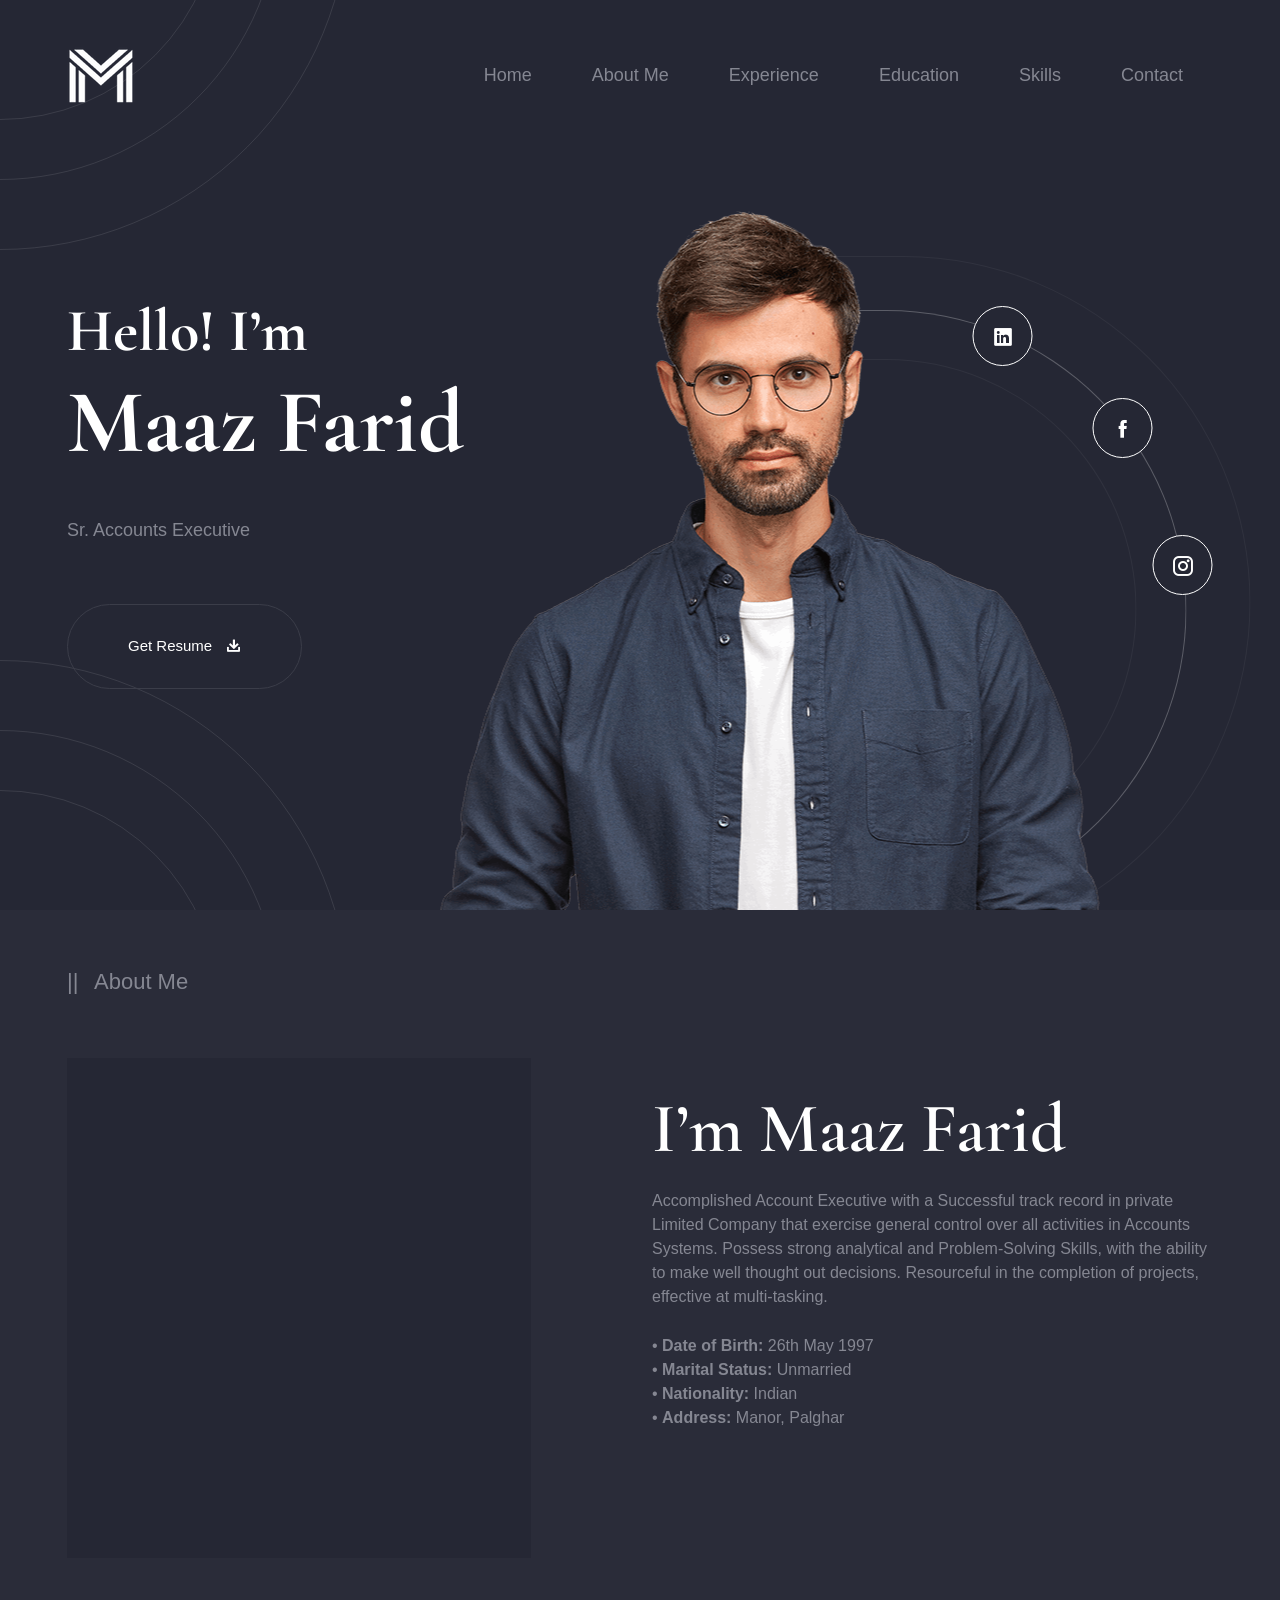
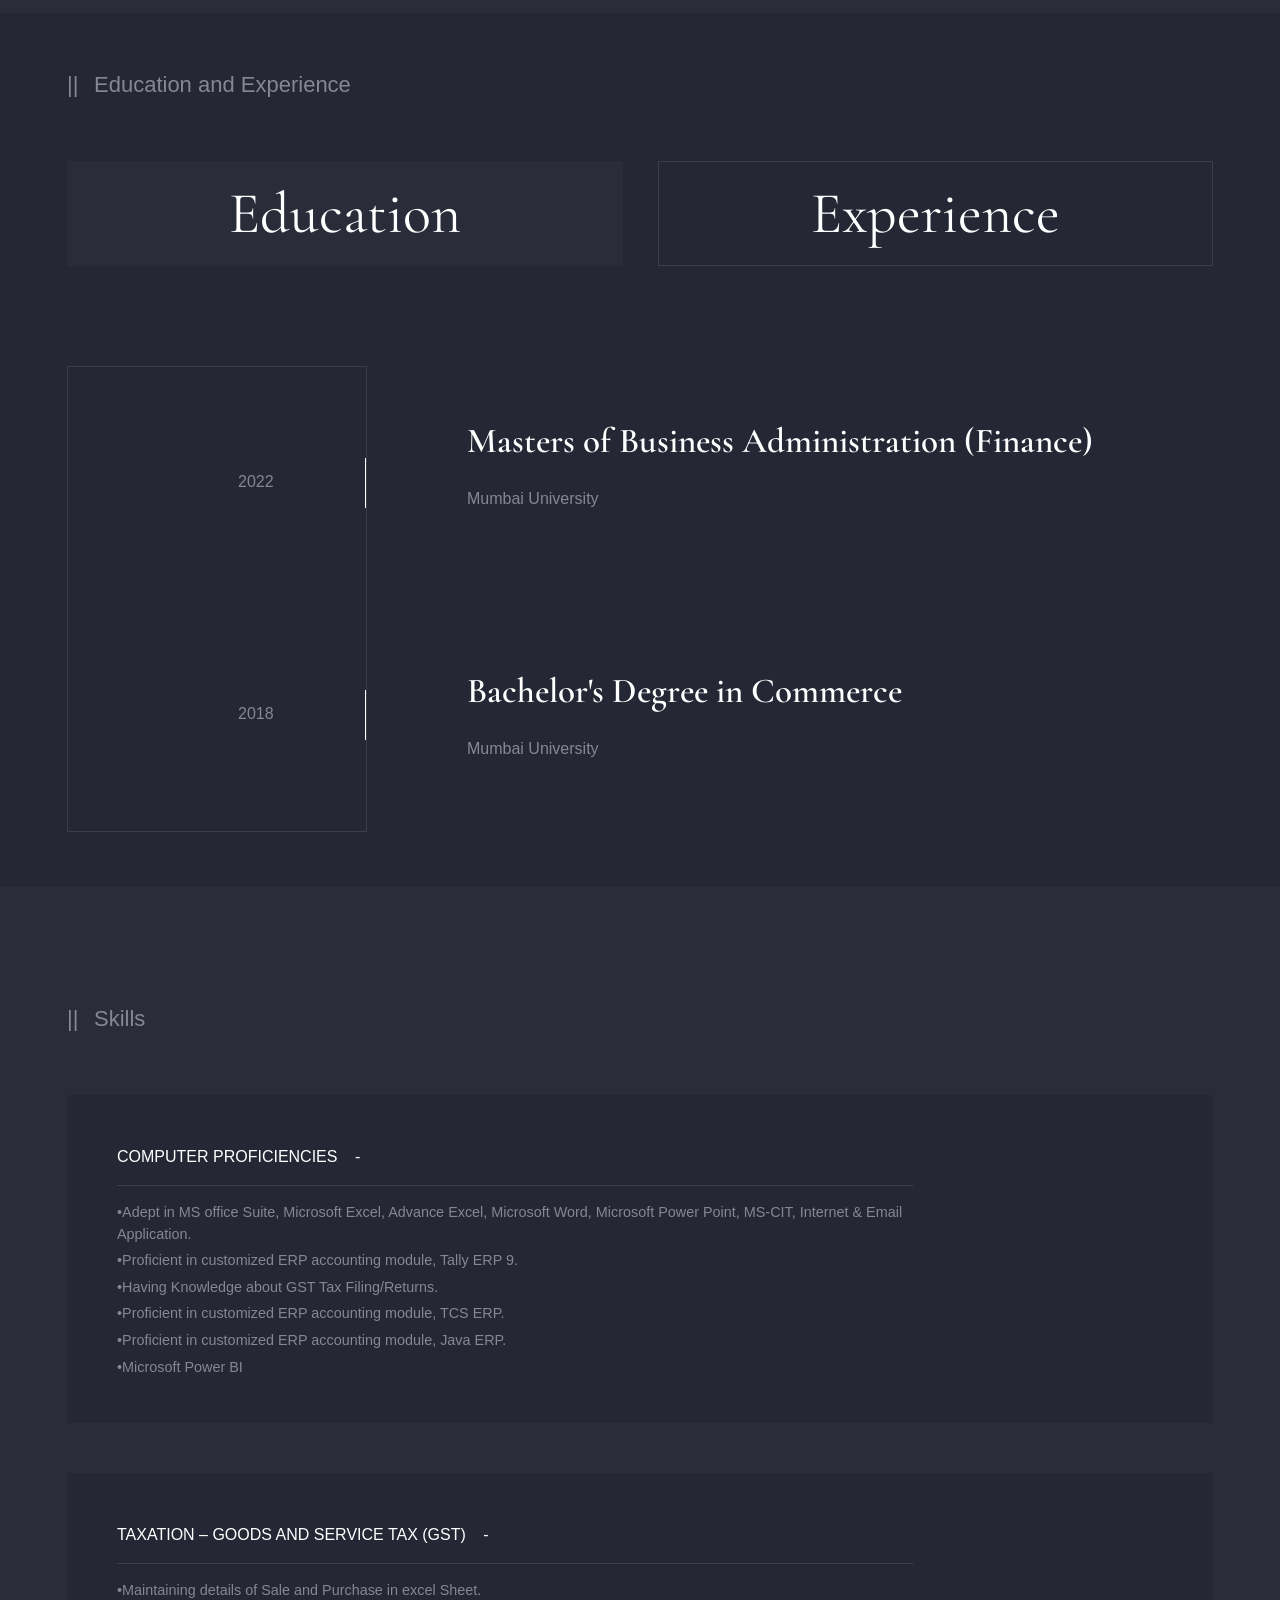
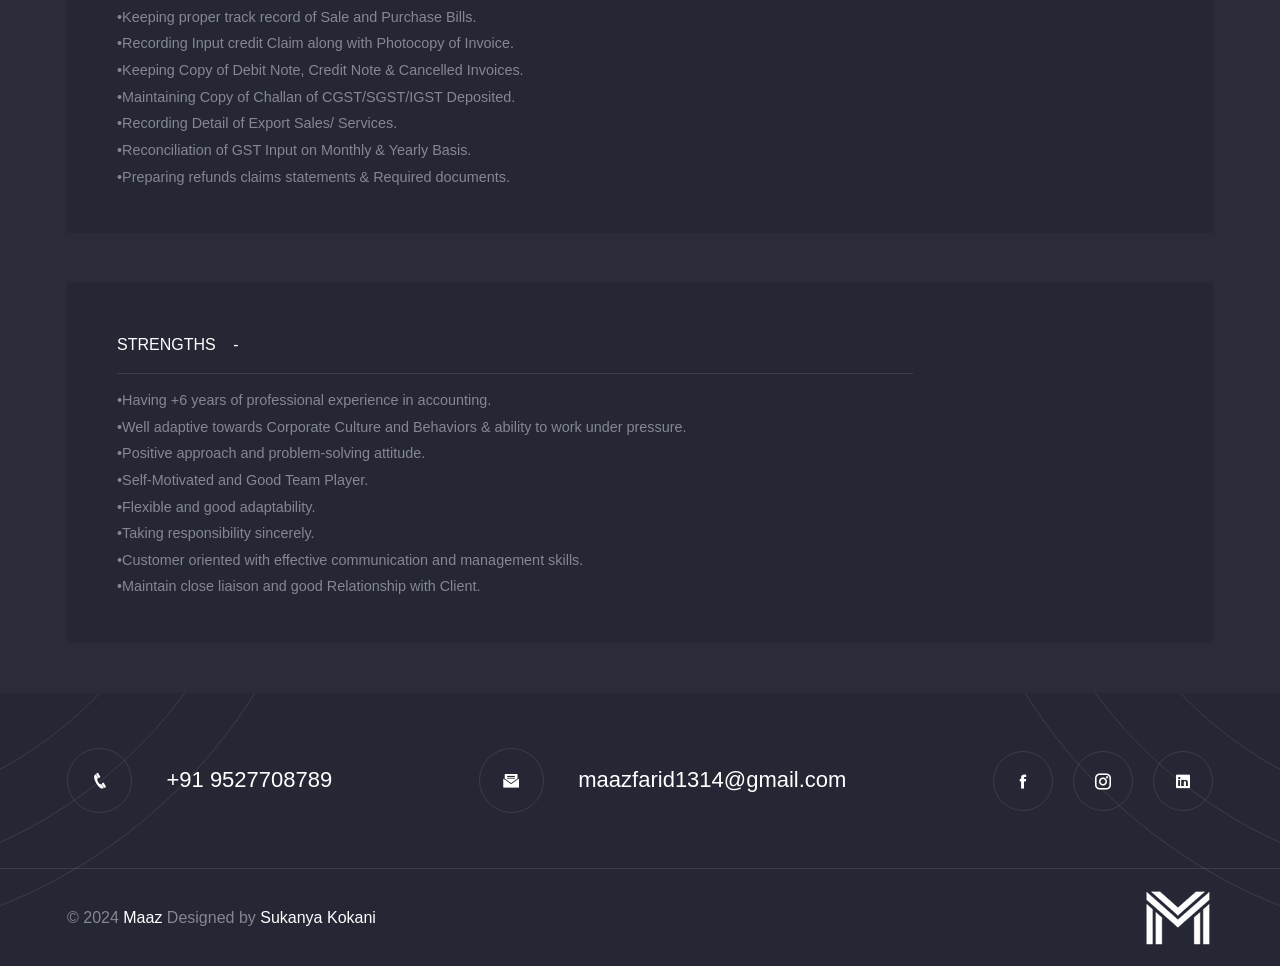
==== commit ee9c7a4f: "Add files via upload" ====
--- a/index.html
+++ b/index.html
@@ -179,9 +179,9 @@
                 <!-- Start Mobile contact Info -->
                 <div class="mobile-contact-info text-center">
                     <ul class="social-link">
-                        <li><a target="_blank" href="https://example.com/"><i class="icofont-linkedin"></i></a></li>
-                        <li><a target="_blank" href="https://example.com/"><i class="icofont-facebook"></i></a></li>
-                        <li><a target="_blank" href="https://example.com/"><i class="icofont-twitter"></i></a></li>
+                        <li><a target="_blank" href="https://www.linkedin.com/in/maaz-farid-325366187?utm_source=share&utm_campaign=share_via&utm_content=profile&utm_medium=ios_app"><i class="icofont-linkedin"></i></a></li>
+                        <li><a target="_blank" href="https://www.facebook.com/share/FEYYesjjQ2jQkU9q/?mibextid=LQQJ4d"><i class="icofont-facebook"></i></a></li>
+                        <li><a target="_blank" href="https://www.instagram.com/maaz_farid/profilecard/?igsh=eDE0NjE1ZGR5ZmFu"><i class="icofont-instagram"></i></a></li>
                     </ul>
                 </div>
                 <!-- End Mobile contact Info -->
@@ -237,9 +237,9 @@
 
                         <div class="image-half-round-shape"></div>
                         <div class="social-link">
-                            <a href="https://www.example.com/" target="_blank"><i class="icofont-linkedin"></i></a>
-                            <a href="https://www.example.com/" target="_blank"><i class="icofont-facebook"></i></a>
-                            <a href="https://www.example.com/" target="_blank"><i class="icofont-instagram"></i></a>
+                            <a href="https://www.linkedin.com/in/maaz-farid-325366187?utm_source=share&utm_campaign=share_via&utm_content=profile&utm_medium=ios_app" target="_blank"><i class="icofont-linkedin"></i></a>
+                            <a href="https://www.facebook.com/share/FEYYesjjQ2jQkU9q/?mibextid=LQQJ4d/" target="_blank"><i class="icofont-facebook"></i></a>
+                            <a href="https://www.instagram.com/maaz_farid/profilecard/?igsh=eDE0NjE1ZGR5ZmFu" target="_blank"><i class="icofont-instagram"></i></a>
                             <!-- <a href="https://www.example.com/" target="_blank"><i class="icofont-behance"></i></a> -->
                             
                         </div>
@@ -289,7 +289,7 @@
                                     <a href="#" class="btn btn-xl btn-outline-one icon-space-left">Get Resume <i class="icofont-download"></i></a>
                                 </div> -->
                                 <div class="video-card">
-                                    <img src="assets/images/m2.jpg" alt="">
+                                    <img src="assets/images/m2.png" alt="">
                                 </div>
                             </div>
                             <div class="col-xl-6 col-lg-6 col-md-8 offset-md-2 offset-lg-0 offset-xl-1">
@@ -1182,9 +1182,9 @@
                             <!-- Start Single Footer Info -->
                             <div class="footer-single-info">
                                 <ul class="social-link">
-                                    <li><a href="#" target="_blank"><i class="icofont-facebook"></i></a></li>
-                                    <li><a href="#" target="_blank"><i class="icofont-instagram"></i></a></li>
-                                    <li><a href="#" target="_blank"><i class="icofont-linkedin"></i></a></li>
+                                    <li><a href="https://www.facebook.com/share/FEYYesjjQ2jQkU9q/?mibextid=LQQJ4d" target="_blank"><i class="icofont-facebook"></i></a></li>
+                                    <li><a href="https://www.instagram.com/maaz_farid/profilecard/?igsh=eDE0NjE1ZGR5ZmFu" target="_blank"><i class="icofont-instagram"></i></a></li>
+                                    <li><a href="https://www.linkedin.com/in/maaz-farid-325366187?utm_source=share&utm_campaign=share_via&utm_content=profile&utm_medium=ios_app" target="_blank"><i class="icofont-linkedin"></i></a></li>
                                 </ul>
                             </div>
                             <!-- Start Single Footer Info -->
--- a/assets/css/style.min.css
+++ b/assets/css/style.min.css
@@ -2,4 +2,9 @@
 
 .blog-list-section .blog-list-box .blog-list{
     margin-bottom: 50px;
+}
+
+.mobile-header .mobile-logo{
+    max-width: 50px;
+
 }
